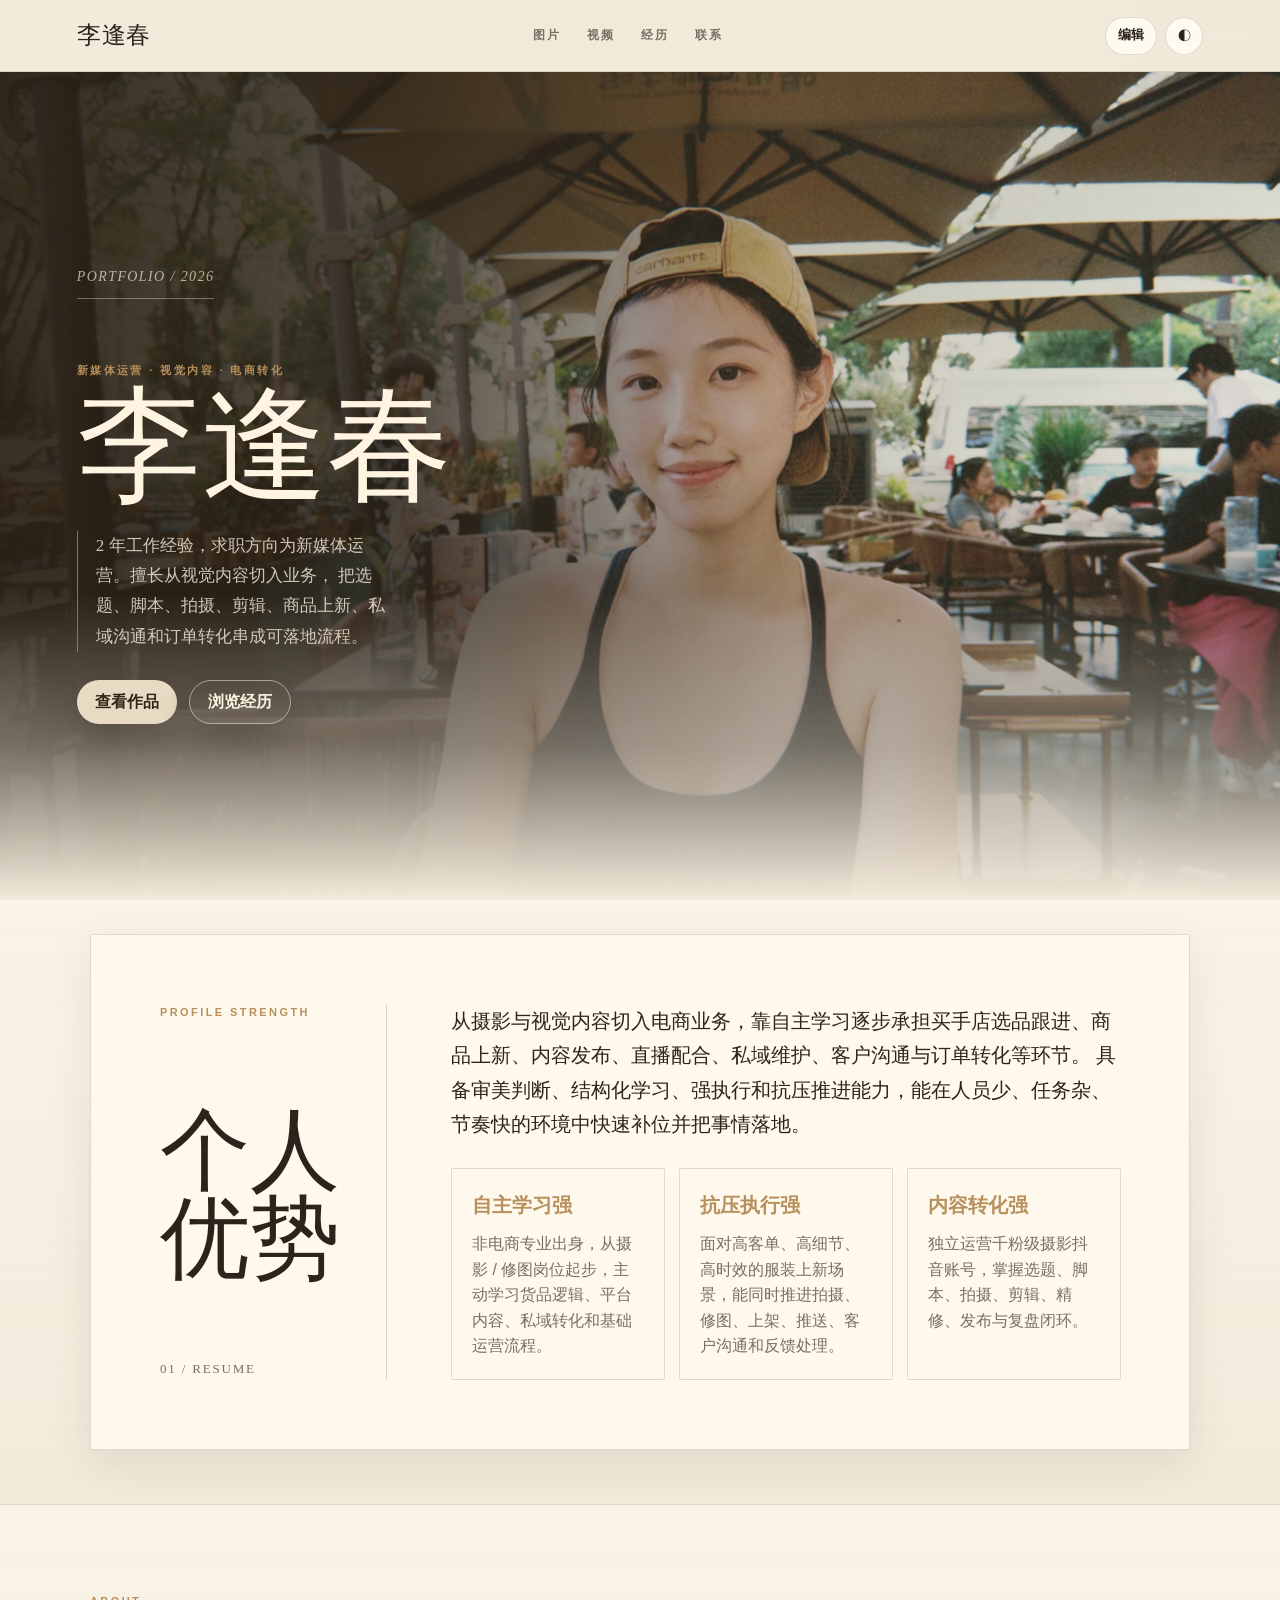
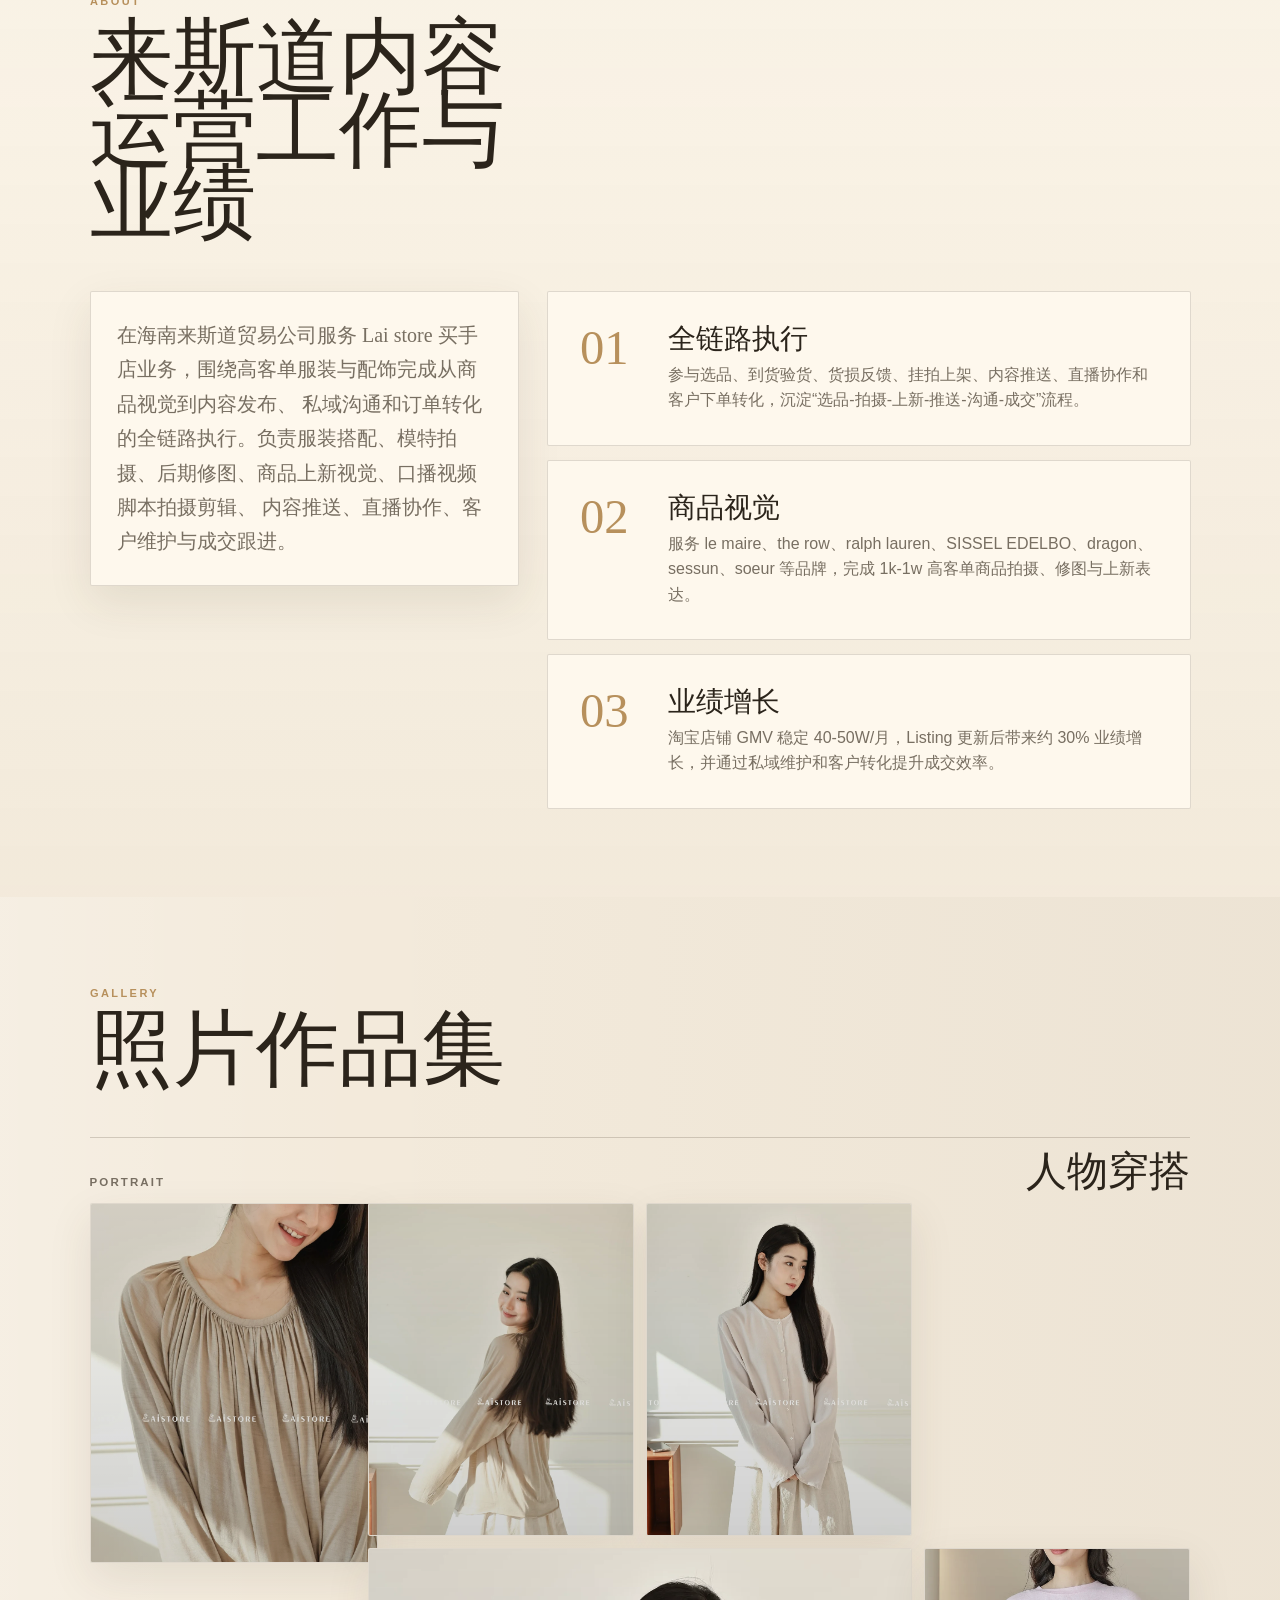
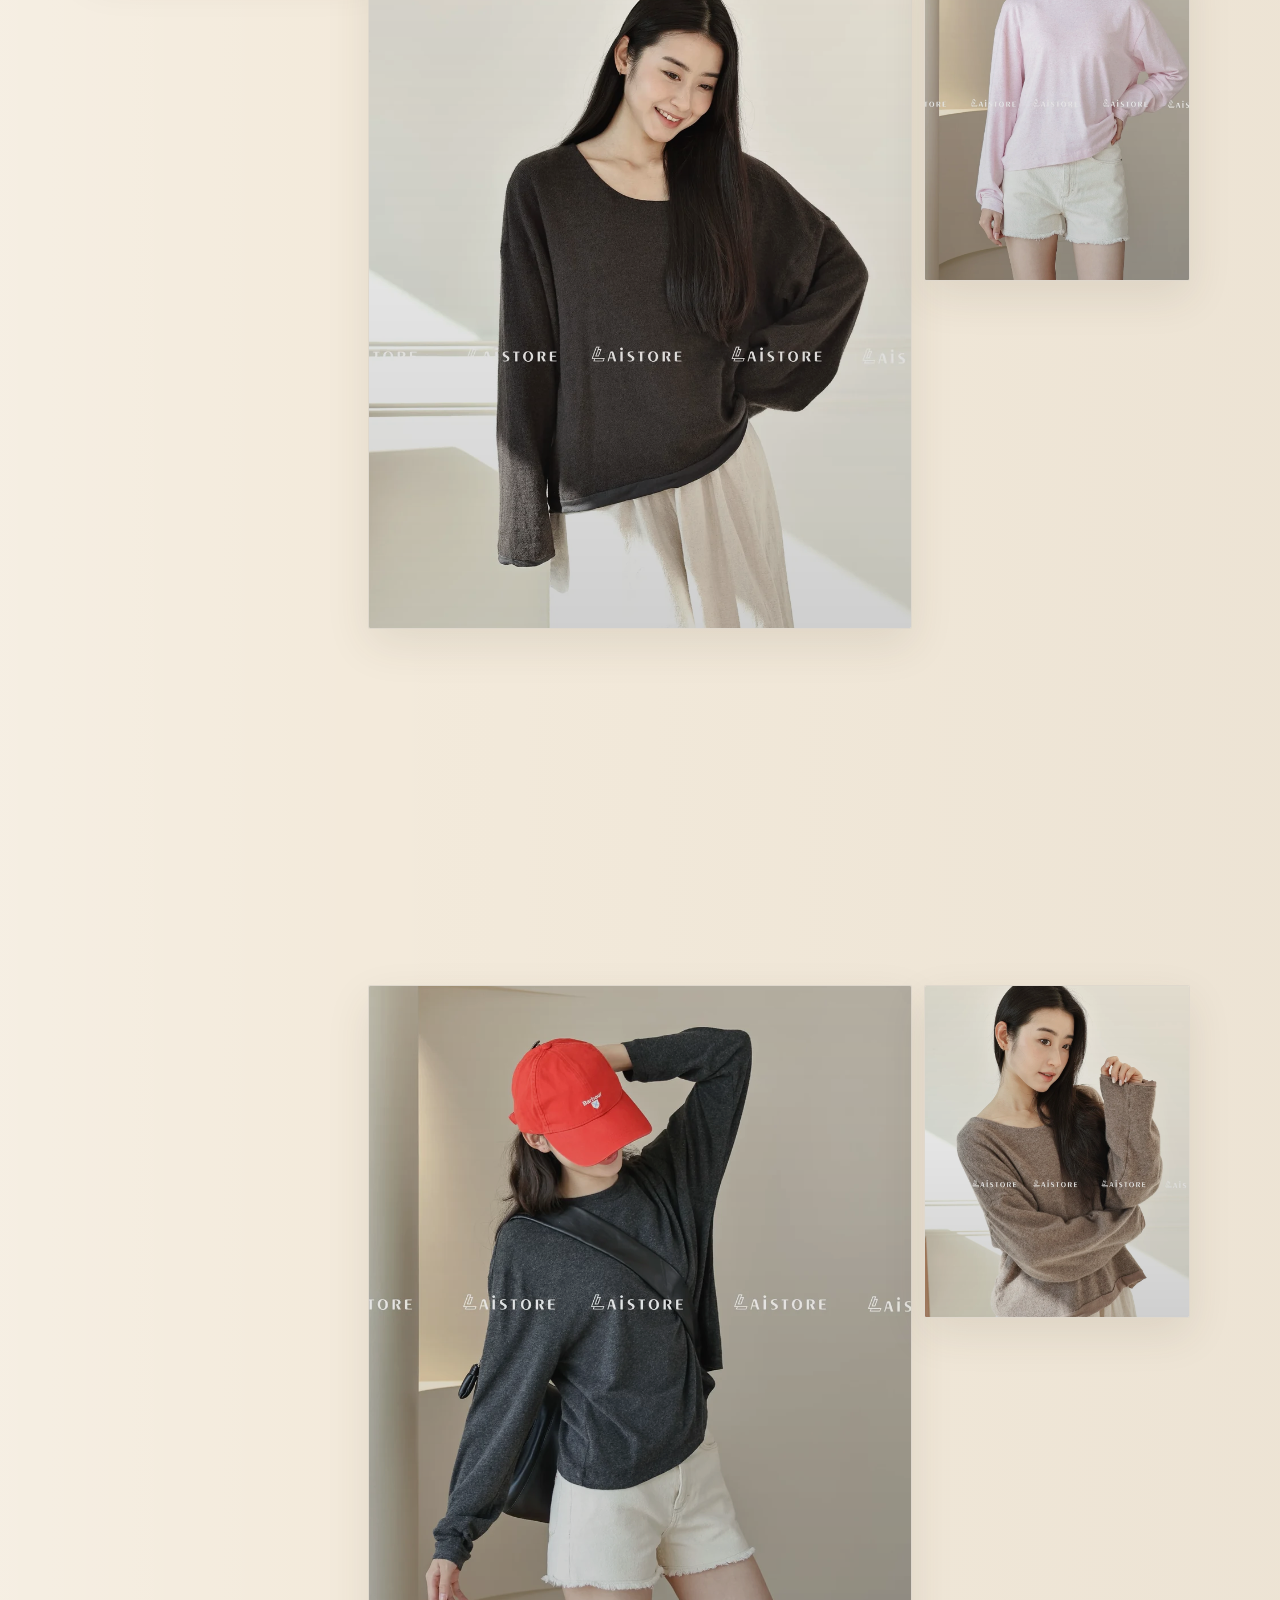
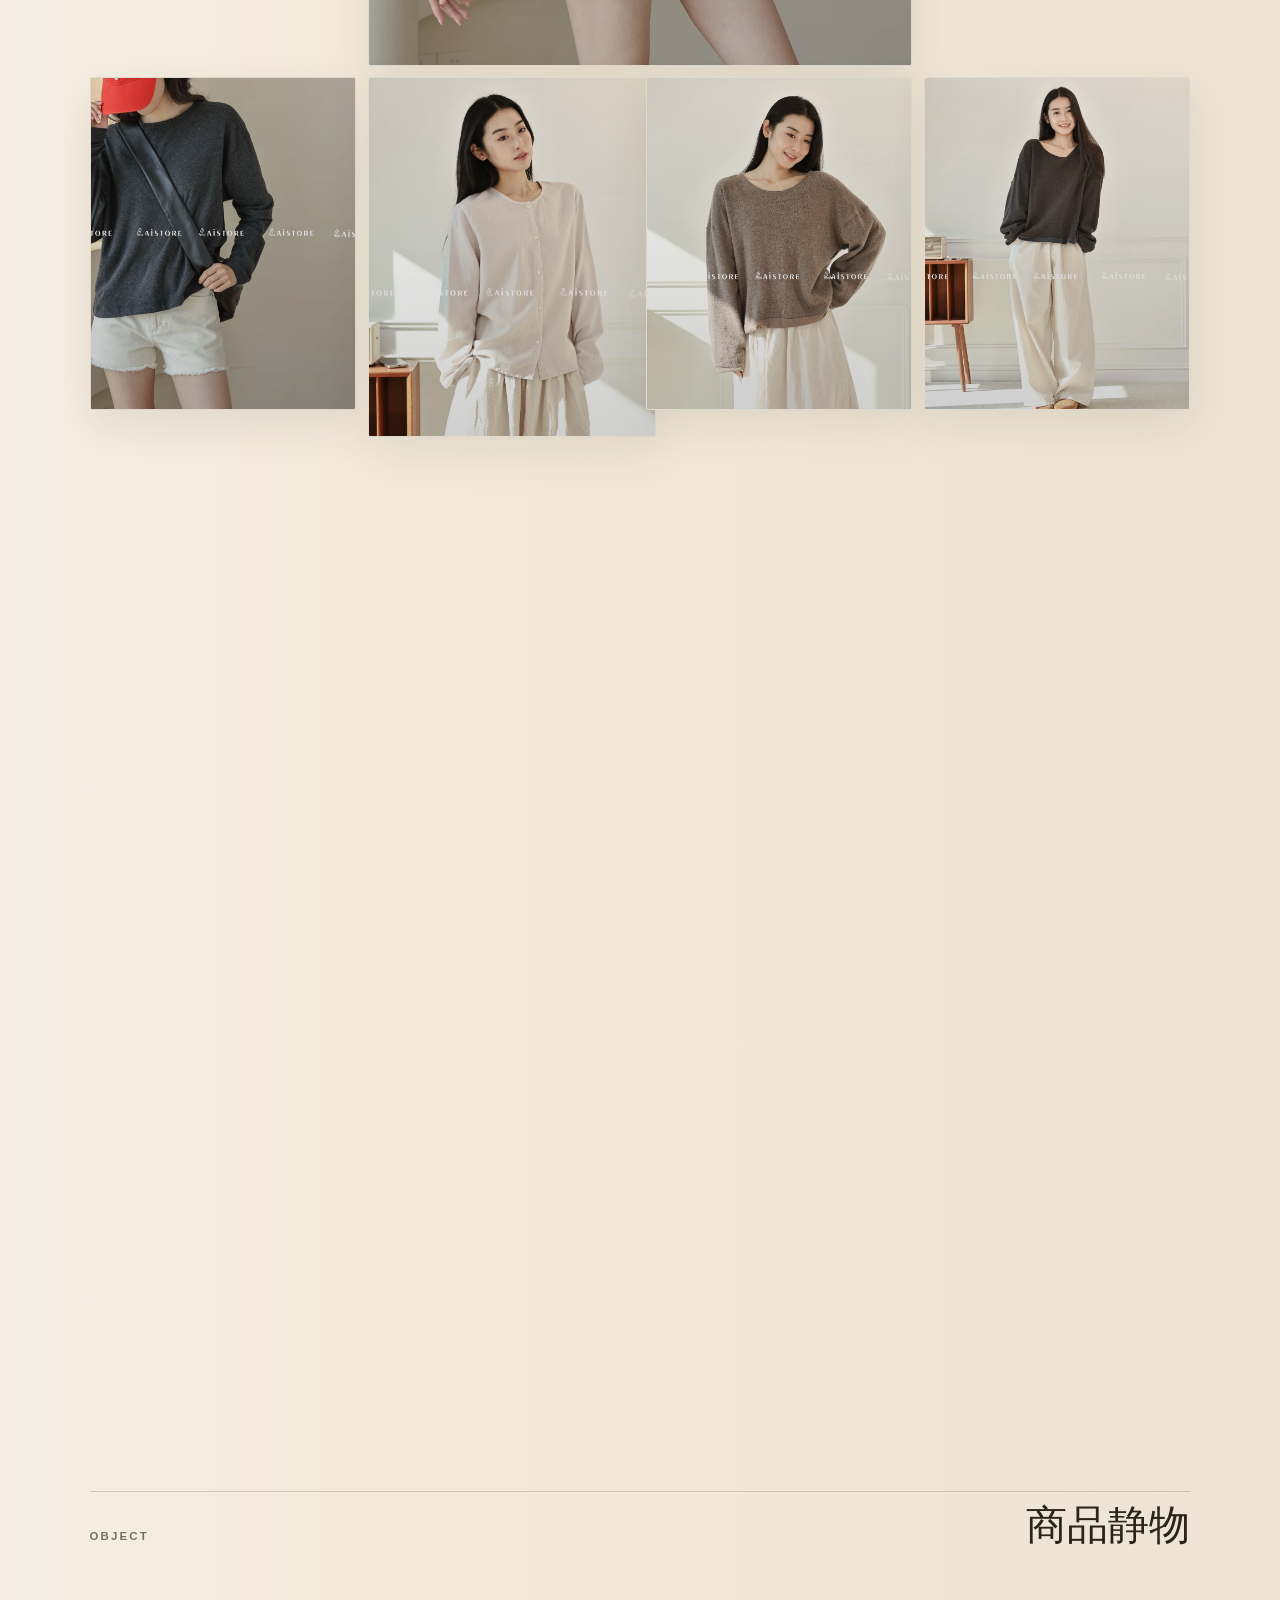
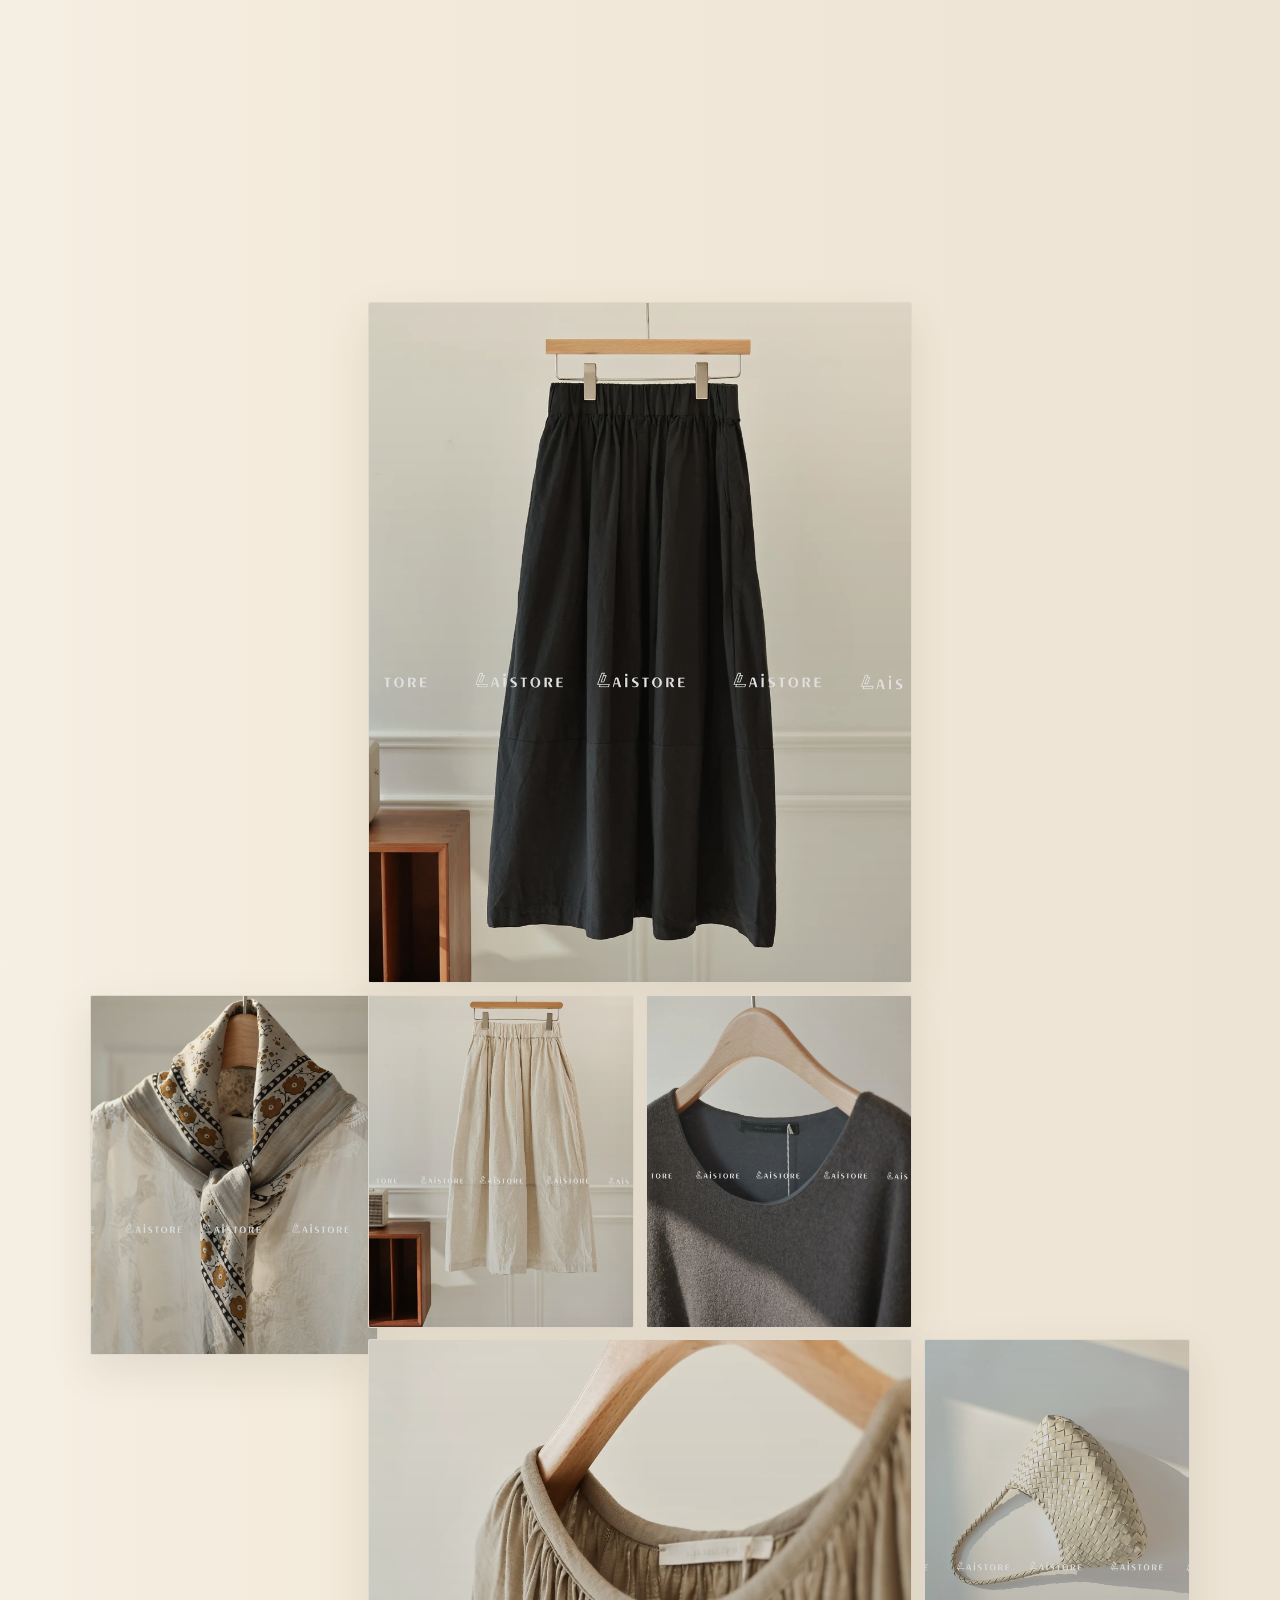
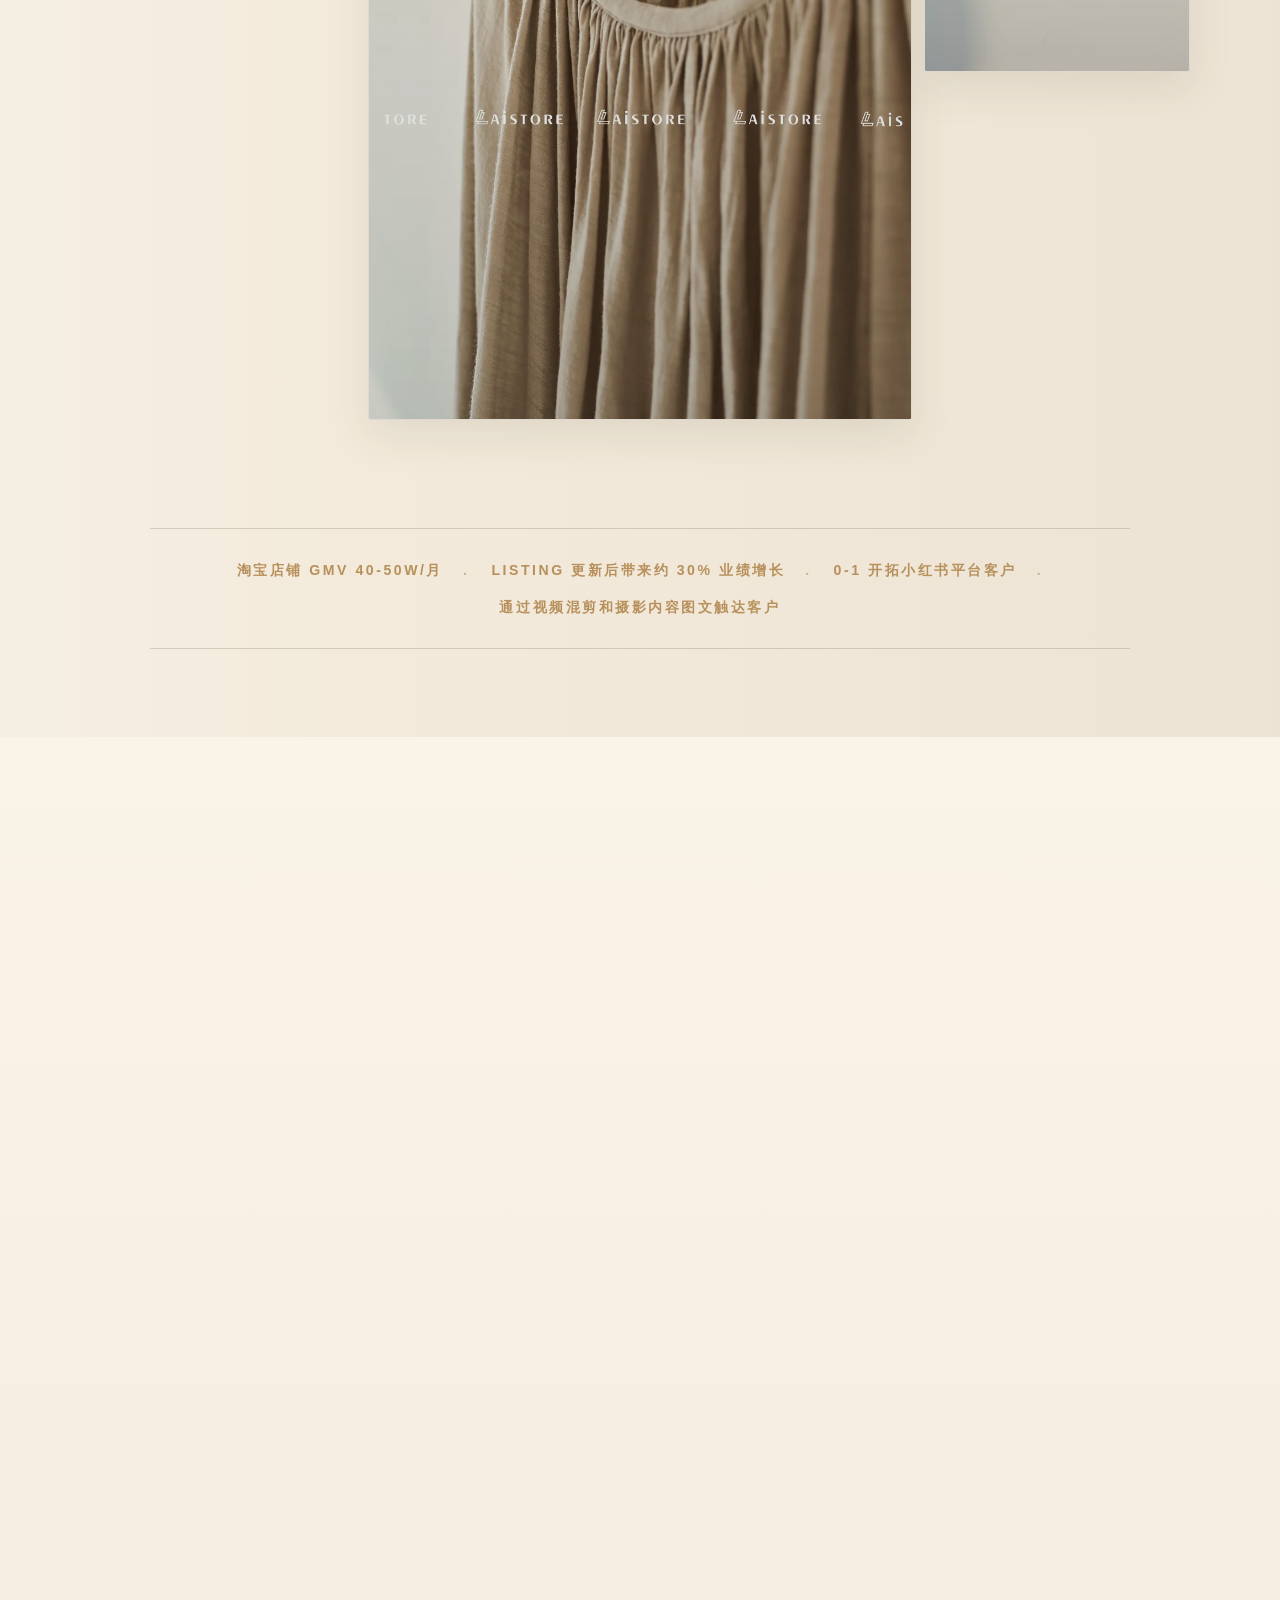
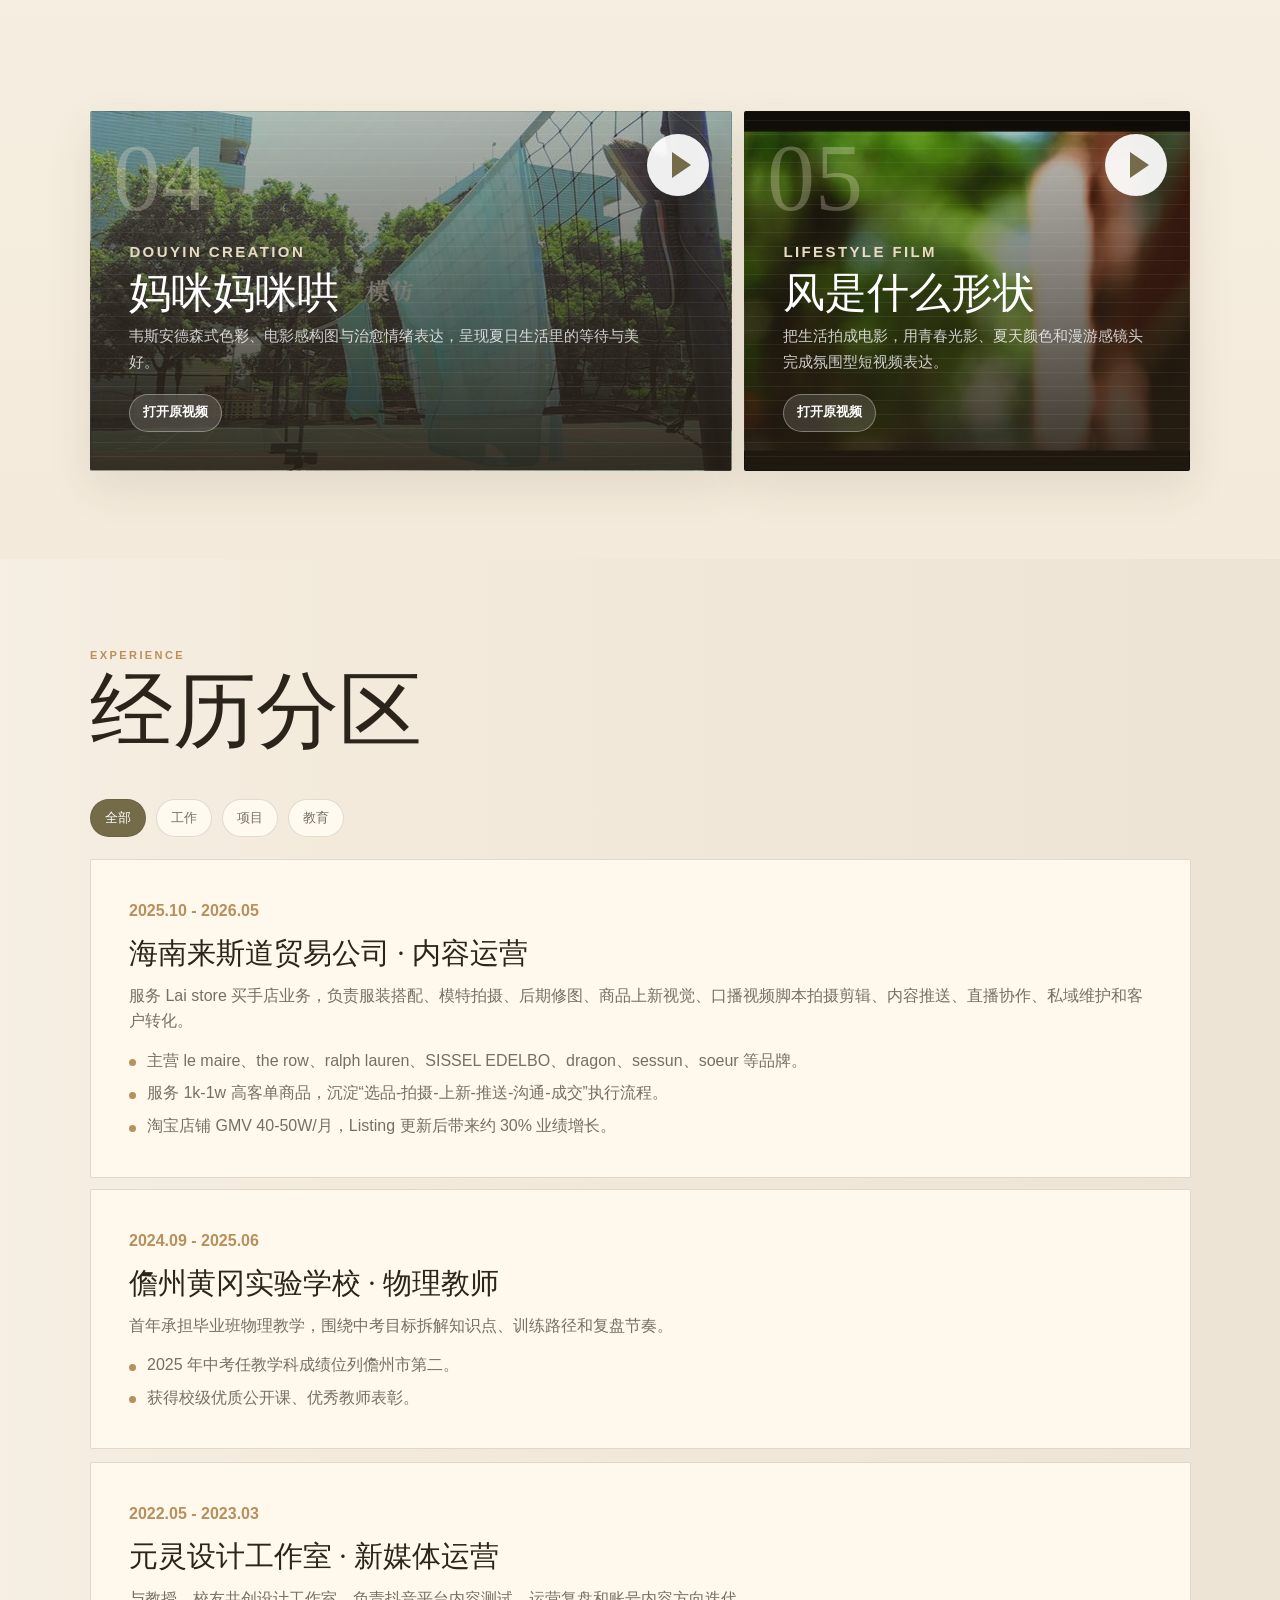
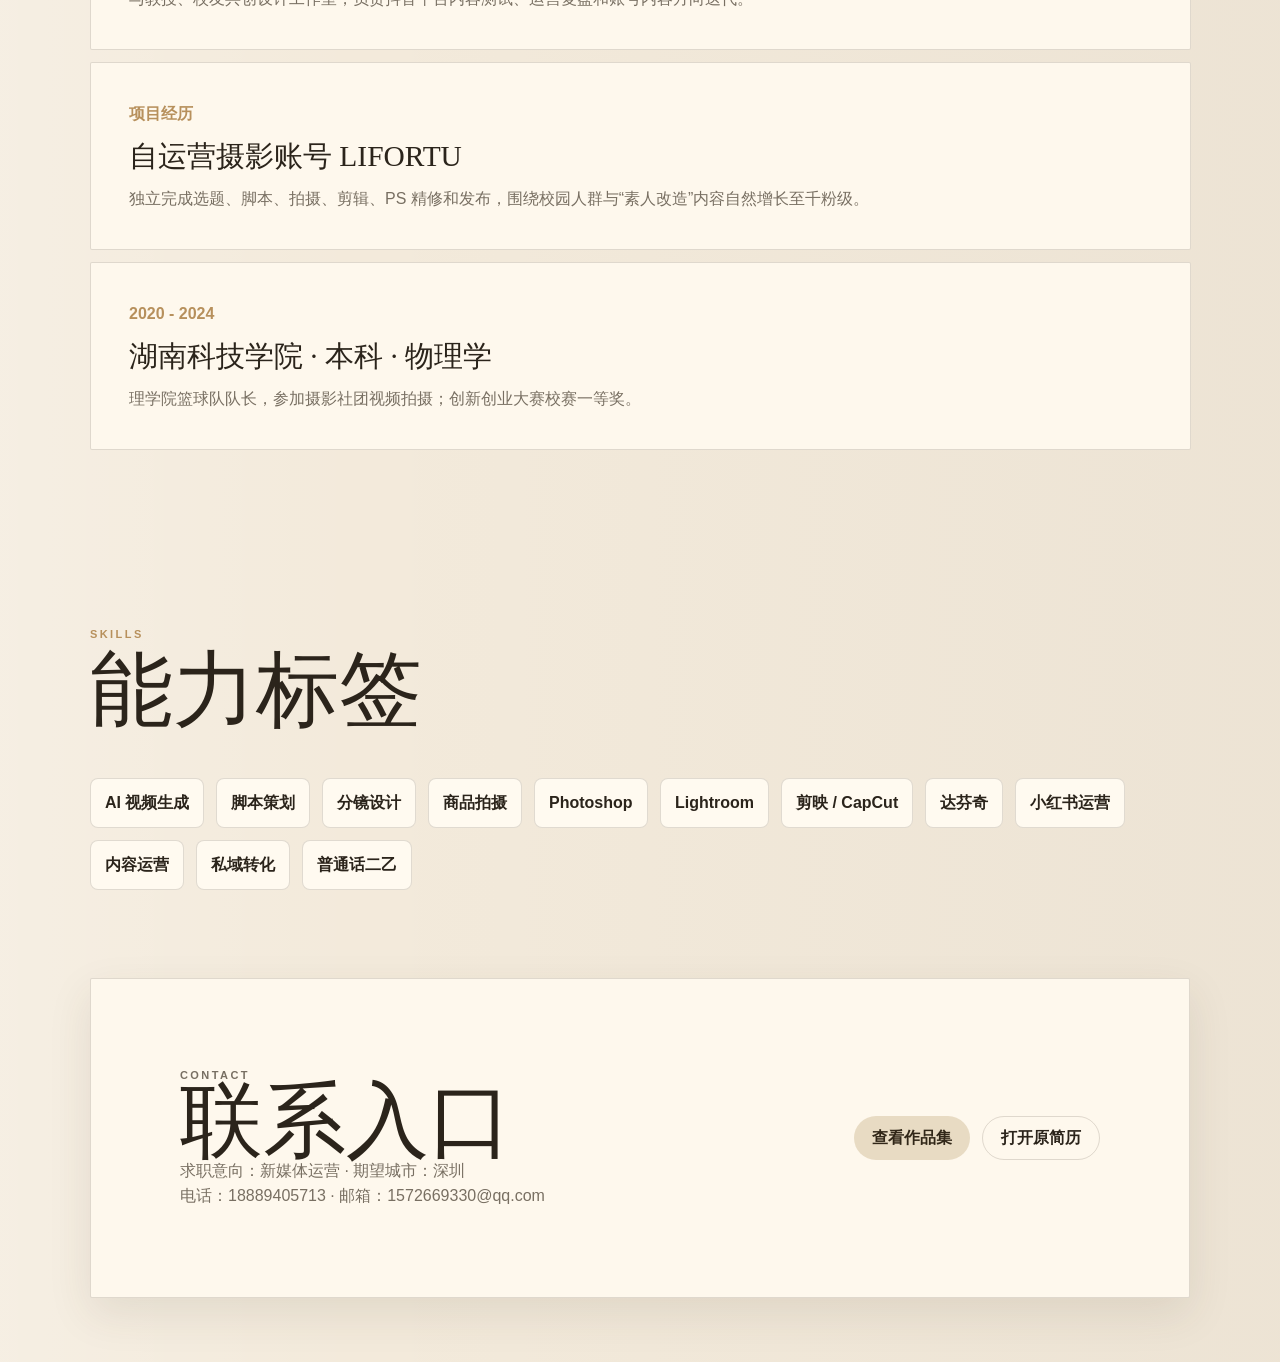
==== index.html @ 949800b8 "Publish personal site" ====
<!doctype html>
<html lang="zh-CN">
  <head>
    <meta charset="utf-8" />
    <meta name="viewport" content="width=device-width, initial-scale=1" />
    <title>个人简介 | 交互式作品主页</title>
    <link rel="stylesheet" href="./styles.css" />
  </head>
  <body>
    <div class="progress" id="progress"></div>

    <header class="topbar">
      <a class="brand" href="#intro" aria-label="回到首页">李逢春</a>
      <nav class="nav" aria-label="主导航">
        <a href="#photos">图片</a>
        <a href="#videos">视频</a>
        <a href="#experience">经历</a>
        <a href="#contact">联系</a>
      </nav>
      <div class="top-actions">
        <button class="edit-toggle" id="editToggle" type="button" aria-pressed="false">编辑</button>
        <button class="edit-add" id="editAdd" type="button">添加文字块</button>
        <button class="edit-reset" id="editReset" type="button">重置文字</button>
        <button class="icon-button" id="themeToggle" type="button" aria-label="切换主题" title="切换主题">
          <span aria-hidden="true">◐</span>
        </button>
      </div>
    </header>

    <main>
      <section class="hero" id="intro" aria-labelledby="heroTitle">
        <video class="hero-image hero-video" autoplay muted loop playsinline poster="./assets/hero-portrait.webp" aria-label="李逢春首页视频">
          <source src="./assets/hero-video.mp4" type="video/mp4" />
        </video>
        <div class="hero-overlay"></div>
        <div class="hero-content">
          <p class="eyebrow">新媒体运营 · 视觉内容 · 电商转化</p>
          <h1 id="heroTitle">李逢春</h1>
          <p class="lead">
            2 年工作经验，求职方向为新媒体运营。擅长从视觉内容切入业务，
            把选题、脚本、拍摄、剪辑、商品上新、私域沟通和订单转化串成可落地流程。
          </p>
          <div class="hero-actions">
            <a class="primary-action" href="#videos">查看作品</a>
            <a class="secondary-action" href="#experience">浏览经历</a>
          </div>
        </div>
      </section>

      <section class="profile-band" aria-label="个人优势">
        <div class="advantage-frame">
          <div class="advantage-index">
            <p class="eyebrow">Profile Strength</p>
            <h2>个人优势</h2>
            <span>01 / Resume</span>
          </div>
          <div class="advantage-copy">
            <p>
              从摄影与视觉内容切入电商业务，靠自主学习逐步承担买手店选品跟进、商品上新、内容发布、直播配合、私域维护、客户沟通与订单转化等环节。
              具备审美判断、结构化学习、强执行和抗压推进能力，能在人员少、任务杂、节奏快的环境中快速补位并把事情落地。
            </p>
            <div class="advantage-points">
              <article>
                <strong>自主学习强</strong>
                <span>非电商专业出身，从摄影 / 修图岗位起步，主动学习货品逻辑、平台内容、私域转化和基础运营流程。</span>
              </article>
              <article>
                <strong>抗压执行强</strong>
                <span>面对高客单、高细节、高时效的服装上新场景，能同时推进拍摄、修图、上架、推送、客户沟通和反馈处理。</span>
              </article>
              <article>
                <strong>内容转化强</strong>
                <span>独立运营千粉级摄影抖音账号，掌握选题、脚本、拍摄、剪辑、精修、发布与复盘闭环。</span>
              </article>
            </div>
          </div>
        </div>
      </section>

      <section class="section intro-panel" aria-labelledby="aboutTitle">
        <div class="section-heading">
          <p class="eyebrow">About</p>
          <h2 id="aboutTitle">来斯道内容运营工作与业绩</h2>
        </div>
        <div class="about-layout">
          <p class="about-lead">
            在海南来斯道贸易公司服务 Lai store 买手店业务，围绕高客单服装与配饰完成从商品视觉到内容发布、
            私域沟通和订单转化的全链路执行。负责服装搭配、模特拍摄、后期修图、商品上新视觉、口播视频脚本拍摄剪辑、
            内容推送、直播协作、客户维护与成交跟进。
          </p>
          <div class="strength-grid">
            <article class="strength-card">
              <span>01</span>
              <h3>全链路执行</h3>
              <p>参与选品、到货验货、货损反馈、挂拍上架、内容推送、直播协作和客户下单转化，沉淀“选品-拍摄-上新-推送-沟通-成交”流程。</p>
            </article>
            <article class="strength-card">
              <span>02</span>
              <h3>商品视觉</h3>
              <p>服务 le maire、the row、ralph lauren、SISSEL EDELBO、dragon、sessun、soeur 等品牌，完成 1k-1w 高客单商品拍摄、修图与上新表达。</p>
            </article>
            <article class="strength-card">
              <span>03</span>
              <h3>业绩增长</h3>
              <p>淘宝店铺 GMV 稳定 40-50W/月，Listing 更新后带来约 30% 业绩增长，并通过私域维护和客户转化提升成交效率。</p>
            </article>
          </div>
        </div>
      </section>

      <section class="section" id="photos" aria-labelledby="photosTitle">
        <div class="section-heading">
          <p class="eyebrow">Gallery</p>
          <h2 id="photosTitle">照片作品集</h2>
        </div>
        <div class="portfolio-collections">
          <article class="portfolio-collection">
            <header class="collection-head">
              <span>Portrait</span>
              <h3>人物穿搭</h3>
            </header>
            <div class="media-grid photo-grid">
              <button class="media-card photo-card featured-photo" style="--photo: url('./assets/portfolio/portfolio-01.webp')" type="button" data-media-type="image" data-src="./assets/portfolio/portfolio-01.webp" aria-label="Open portrait image 01"><span class="photo-fill"></span></button>
              <button class="media-card photo-card" style="--photo: url('./assets/portfolio/portfolio-03.webp')" type="button" data-media-type="image" data-src="./assets/portfolio/portfolio-03.webp" aria-label="Open portrait image 02"><span class="photo-fill"></span></button>
              <button class="media-card photo-card" style="--photo: url('./assets/portfolio/portfolio-04.webp')" type="button" data-media-type="image" data-src="./assets/portfolio/portfolio-04.webp" aria-label="Open portrait image 03"><span class="photo-fill"></span></button>
              <button class="media-card photo-card wide-photo" style="--photo: url('./assets/portfolio/portfolio-07.webp')" type="button" data-media-type="image" data-src="./assets/portfolio/portfolio-07.webp" aria-label="Open portrait image 04"><span class="photo-fill"></span></button>
              <button class="media-card photo-card" style="--photo: url('./assets/portfolio/portfolio-08.webp')" type="button" data-media-type="image" data-src="./assets/portfolio/portfolio-08.webp" aria-label="Open portrait image 05"><span class="photo-fill"></span></button>
              <button class="media-card photo-card tall-photo" style="--photo: url('./assets/portfolio/portfolio-10.webp')" type="button" data-media-type="image" data-src="./assets/portfolio/portfolio-10.webp" aria-label="Open portrait image 06"><span class="photo-fill"></span></button>
              <button class="media-card photo-card" style="--photo: url('./assets/portfolio/portfolio-11.webp')" type="button" data-media-type="image" data-src="./assets/portfolio/portfolio-11.webp" aria-label="Open portrait image 07"><span class="photo-fill"></span></button>
              <button class="media-card photo-card" style="--photo: url('./assets/portfolio/portfolio-12.webp')" type="button" data-media-type="image" data-src="./assets/portfolio/portfolio-12.webp" aria-label="Open portrait image 08"><span class="photo-fill"></span></button>
              <button class="media-card photo-card wide-photo" style="--photo: url('./assets/portfolio/portfolio-13.webp')" type="button" data-media-type="image" data-src="./assets/portfolio/portfolio-13.webp" aria-label="Open portrait image 09"><span class="photo-fill"></span></button>
              <button class="media-card photo-card" style="--photo: url('./assets/portfolio/portfolio-16.webp')" type="button" data-media-type="image" data-src="./assets/portfolio/portfolio-16.webp" aria-label="Open portrait image 10"><span class="photo-fill"></span></button>
              <button class="media-card photo-card" style="--photo: url('./assets/portfolio/portfolio-19.webp')" type="button" data-media-type="image" data-src="./assets/portfolio/portfolio-19.webp" aria-label="Open portrait image 11"><span class="photo-fill"></span></button>
              <button class="media-card photo-card tall-photo" style="--photo: url('./assets/portfolio/portfolio-21.webp')" type="button" data-media-type="image" data-src="./assets/portfolio/portfolio-21.webp" aria-label="Open portrait image 12"><span class="photo-fill"></span></button>
              <button class="media-card photo-card" style="--photo: url('./assets/portfolio/portfolio-22.webp')" type="button" data-media-type="image" data-src="./assets/portfolio/portfolio-22.webp" aria-label="Open portrait image 13"><span class="photo-fill"></span></button>
              <button class="media-card photo-card" style="--photo: url('./assets/portfolio/portfolio-23.webp')" type="button" data-media-type="image" data-src="./assets/portfolio/portfolio-23.webp" aria-label="Open portrait image 14"><span class="photo-fill"></span></button>
              <button class="media-card photo-card wide-photo" style="--photo: url('./assets/portfolio/portfolio-24.webp')" type="button" data-media-type="image" data-src="./assets/portfolio/portfolio-24.webp" aria-label="Open portrait image 15"><span class="photo-fill"></span></button>
              <button class="media-card photo-card" style="--photo: url('./assets/portfolio/portfolio-26.webp')" type="button" data-media-type="image" data-src="./assets/portfolio/portfolio-26.webp" aria-label="Open portrait image 16"><span class="photo-fill"></span></button>
            </div>
          </article>
          <article class="portfolio-collection">
            <header class="collection-head">
              <span>Object</span>
              <h3>商品静物</h3>
            </header>
            <div class="media-grid photo-grid object-grid">
              <button class="media-card photo-card featured-photo" style="--photo: url('./assets/portfolio/portfolio-02.webp')" type="button" data-media-type="image" data-src="./assets/portfolio/portfolio-02.webp" aria-label="Open object image 01"><span class="photo-fill"></span></button>
              <button class="media-card photo-card" style="--photo: url('./assets/portfolio/portfolio-05.webp')" type="button" data-media-type="image" data-src="./assets/portfolio/portfolio-05.webp" aria-label="Open object image 02"><span class="photo-fill"></span></button>
              <button class="media-card photo-card" style="--photo: url('./assets/portfolio/portfolio-06.webp')" type="button" data-media-type="image" data-src="./assets/portfolio/portfolio-06.webp" aria-label="Open object image 03"><span class="photo-fill"></span></button>
              <button class="media-card photo-card wide-photo" style="--photo: url('./assets/portfolio/portfolio-09.webp')" type="button" data-media-type="image" data-src="./assets/portfolio/portfolio-09.webp" aria-label="Open object image 04"><span class="photo-fill"></span></button>
              <button class="media-card photo-card" style="--photo: url('./assets/portfolio/portfolio-14.webp')" type="button" data-media-type="image" data-src="./assets/portfolio/portfolio-14.webp" aria-label="Open object image 05"><span class="photo-fill"></span></button>
              <button class="media-card photo-card tall-photo" style="--photo: url('./assets/portfolio/portfolio-15.webp')" type="button" data-media-type="image" data-src="./assets/portfolio/portfolio-15.webp" aria-label="Open object image 06"><span class="photo-fill"></span></button>
              <button class="media-card photo-card" style="--photo: url('./assets/portfolio/portfolio-17.webp')" type="button" data-media-type="image" data-src="./assets/portfolio/portfolio-17.webp" aria-label="Open object image 07"><span class="photo-fill"></span></button>
              <button class="media-card photo-card" style="--photo: url('./assets/portfolio/portfolio-18.webp')" type="button" data-media-type="image" data-src="./assets/portfolio/portfolio-18.webp" aria-label="Open object image 08"><span class="photo-fill"></span></button>
              <button class="media-card photo-card wide-photo" style="--photo: url('./assets/portfolio/portfolio-20.webp')" type="button" data-media-type="image" data-src="./assets/portfolio/portfolio-20.webp" aria-label="Open object image 09"><span class="photo-fill"></span></button>
              <button class="media-card photo-card" style="--photo: url('./assets/portfolio/portfolio-25.webp')" type="button" data-media-type="image" data-src="./assets/portfolio/portfolio-25.webp" aria-label="Open object image 10"><span class="photo-fill"></span></button>
            </div>
          </article>
          <aside class="portfolio-note" aria-label="作品集说明">
            <span>淘宝店铺 GMV 40-50W/月</span>
            <span>Listing 更新后带来约 30% 业绩增长</span>
            <span>0-1 开拓小红书平台客户</span>
            <span>通过视频混剪和摄影内容图文触达客户</span>
          </aside>
        </div>
      </section>

      <section class="section toned" id="videos" aria-labelledby="videosTitle">
        <div class="section-heading">
          <p class="eyebrow">Content Creation</p>
          <h2 id="videosTitle">内容创作视频</h2>
        </div>
        <div class="video-grid">
          <article class="media-card video-card featured" style="--cover: url('./assets/video-cover-01.jpg')" tabindex="0" role="button" data-media-type="video" data-title="小红书视频作品 01" data-video-url="https://www.xiaohongshu.com/explore/6937d8740000000019025f02?xsec_token=ABpo6K5PhTcagXBmPXAVwv4QD30QkYbq0p5uLO2paZfIA=&amp;xsec_source=pc_search">
            <span class="video-lines"></span>
            <span class="video-number">01</span>
            <span class="play-dot" aria-hidden="true"></span>
            <div class="video-copy">
              <p class="video-kicker">Featured Work</p>
              <h3>小红书视频作品 01</h3>
              <p>主推视频位，展示内容选题、镜头节奏、审美表达和账号风格。</p>
            </div>
            <a class="video-link" href="https://www.xiaohongshu.com/explore/6937d8740000000019025f02?xsec_token=ABpo6K5PhTcagXBmPXAVwv4QD30QkYbq0p5uLO2paZfIA=&amp;xsec_source=pc_search" target="_blank" rel="noreferrer">打开原视频</a>
          </article>
          <article class="media-card video-card amber" style="--cover: url('./assets/video-cover-02.jpg')" tabindex="0" role="button" data-media-type="video" data-title="小红书视频作品 02" data-video-url="https://www.xiaohongshu.com/explore/69807dcc000000002200a9c2?xsec_token=ABuYWObUD-xv967g9tBPCTQZ9WgBgjIXMfJuCYLe6TWUk=&amp;xsec_source=pc_search">
            <span class="video-lines"></span>
            <span class="video-number">02</span>
            <span class="play-dot" aria-hidden="true"></span>
            <div class="video-copy">
              <p class="video-kicker">Storytelling</p>
              <h3>小红书视频作品 02</h3>
              <p>展示脚本组织、视频混剪、画面审美和平台内容理解能力。</p>
            </div>
            <a class="video-link" href="https://www.xiaohongshu.com/explore/69807dcc000000002200a9c2?xsec_token=ABuYWObUD-xv967g9tBPCTQZ9WgBgjIXMfJuCYLe6TWUk=&amp;xsec_source=pc_search" target="_blank" rel="noreferrer">打开原视频</a>
          </article>
          <article class="media-card video-card green" style="--cover: url('./assets/video-cover-03.jpg')" tabindex="0" role="button" data-media-type="video" data-title="小红书视频作品 03" data-video-url="https://www.xiaohongshu.com/explore/6983024500000000220233d1?xsec_token=ABw7L4fadkXxpwp6XWxsgslhbA-A5r1X2ut82m9aJIL_o=&amp;xsec_source=pc_search">
            <span class="video-lines"></span>
            <span class="video-number">03</span>
            <span class="play-dot" aria-hidden="true"></span>
            <div class="video-copy">
              <p class="video-kicker">Campaign</p>
              <h3>小红书视频作品 03</h3>
              <p>展示品牌内容包装、产品卖点表达和可发布内容落地能力。</p>
            </div>
            <a class="video-link" href="https://www.xiaohongshu.com/explore/6983024500000000220233d1?xsec_token=ABw7L4fadkXxpwp6XWxsgslhbA-A5r1X2ut82m9aJIL_o=&amp;xsec_source=pc_search" target="_blank" rel="noreferrer">打开原视频</a>
          </article>
          <article class="media-card video-card douyin" style="--cover: url('./assets/video-cover-04.jpg')" tabindex="0" role="button" data-media-type="video" data-title="抖音内容创作 01" data-video-url="https://v.douyin.com/5uCvlDCeQis/">
            <span class="video-lines"></span>
            <span class="video-number">04</span>
            <span class="play-dot" aria-hidden="true"></span>
            <div class="video-copy">
              <p class="video-kicker">Douyin Creation</p>
              <h3>妈咪妈咪哄</h3>
              <p>韦斯安德森式色彩、电影感构图与治愈情绪表达，呈现夏日生活里的等待与美好。</p>
            </div>
            <a class="video-link" href="https://v.douyin.com/5uCvlDCeQis/" target="_blank" rel="noreferrer">打开原视频</a>
          </article>
          <article class="media-card video-card douyin" style="--cover: url('./assets/video-cover-05.jpg')" tabindex="0" role="button" data-media-type="video" data-title="抖音内容创作 02" data-video-url="https://v.douyin.com/9vaAxsq5eKU/">
            <span class="video-lines"></span>
            <span class="video-number">05</span>
            <span class="play-dot" aria-hidden="true"></span>
            <div class="video-copy">
              <p class="video-kicker">Lifestyle Film</p>
              <h3>风是什么形状</h3>
              <p>把生活拍成电影，用青春光影、夏天颜色和漫游感镜头完成氛围型短视频表达。</p>
            </div>
            <a class="video-link" href="https://v.douyin.com/9vaAxsq5eKU/" target="_blank" rel="noreferrer">打开原视频</a>
          </article>
        </div>
      </section>

      <section class="section split" id="experience" aria-labelledby="experienceTitle">
        <div class="section-heading">
          <p class="eyebrow">Experience</p>
          <h2 id="experienceTitle">经历分区</h2>
        </div>
        <div class="filters" aria-label="经历筛选">
          <button class="filter active" type="button" data-filter="all">全部</button>
          <button class="filter" type="button" data-filter="work">工作</button>
          <button class="filter" type="button" data-filter="project">项目</button>
          <button class="filter" type="button" data-filter="education">教育</button>
        </div>
        <div class="timeline" id="timeline">
          <article class="timeline-item" data-kind="work">
            <time>2025.10 - 2026.05</time>
            <h3>海南来斯道贸易公司 · 内容运营</h3>
            <p>服务 Lai store 买手店业务，负责服装搭配、模特拍摄、后期修图、商品上新视觉、口播视频脚本拍摄剪辑、内容推送、直播协作、私域维护和客户转化。</p>
            <ul class="detail-list">
              <li>主营 le maire、the row、ralph lauren、SISSEL EDELBO、dragon、sessun、soeur 等品牌。</li>
              <li>服务 1k-1w 高客单商品，沉淀“选品-拍摄-上新-推送-沟通-成交”执行流程。</li>
              <li>淘宝店铺 GMV 40-50W/月，Listing 更新后带来约 30% 业绩增长。</li>
            </ul>
          </article>
          <article class="timeline-item" data-kind="work">
            <time>2024.09 - 2025.06</time>
            <h3>儋州黄冈实验学校 · 物理教师</h3>
            <p>首年承担毕业班物理教学，围绕中考目标拆解知识点、训练路径和复盘节奏。</p>
            <ul class="detail-list">
              <li>2025 年中考任教学科成绩位列儋州市第二。</li>
              <li>获得校级优质公开课、优秀教师表彰。</li>
            </ul>
          </article>
          <article class="timeline-item" data-kind="work">
            <time>2022.05 - 2023.03</time>
            <h3>元灵设计工作室 · 新媒体运营</h3>
            <p>与教授、校友共创设计工作室，负责抖音平台内容测试、运营复盘和账号内容方向迭代。</p>
          </article>
          <article class="timeline-item" data-kind="project">
            <time>项目经历</time>
            <h3>自运营摄影账号 LIFORTU</h3>
            <p>独立完成选题、脚本、拍摄、剪辑、PS 精修和发布，围绕校园人群与“素人改造”内容自然增长至千粉级。</p>
          </article>
          <article class="timeline-item" data-kind="education">
            <time>2020 - 2024</time>
            <h3>湖南科技学院 · 本科 · 物理学</h3>
            <p>理学院篮球队队长，参加摄影社团视频拍摄；创新创业大赛校赛一等奖。</p>
          </article>
        </div>
      </section>

      <section class="section skills" aria-labelledby="skillsTitle">
        <div class="section-heading">
          <p class="eyebrow">Skills</p>
          <h2 id="skillsTitle">能力标签</h2>
        </div>
        <div class="skill-cloud">
          <span>AI 视频生成</span>
          <span>脚本策划</span>
          <span>分镜设计</span>
          <span>商品拍摄</span>
          <span>Photoshop</span>
          <span>Lightroom</span>
          <span>剪映 / CapCut</span>
          <span>达芬奇</span>
          <span>小红书运营</span>
          <span>内容运营</span>
          <span>私域转化</span>
          <span>普通话二乙</span>
        </div>
      </section>

      <section class="section contact" id="contact" aria-labelledby="contactTitle">
        <div>
          <p class="eyebrow">Contact</p>
          <h2 id="contactTitle">联系入口</h2>
          <p>求职意向：新媒体运营 · 期望城市：深圳</p>
          <p>电话：18889405713 · 邮箱：1572669330@qq.com</p>
        </div>
        <div class="contact-actions">
          <a class="primary-action" href="https://zcn3gnvft4ea.feishu.cn/wiki/UiDQw3naticsHAkWWTEcRXfkn3d?from=from_copylink" target="_blank" rel="noreferrer">查看作品集</a>
          <a class="outline-action" href="https://www.zhipin.com/web/geek/resume" target="_blank" rel="noreferrer">打开原简历</a>
        </div>
      </section>
    </main>

    <dialog class="modal" id="mediaModal" aria-labelledby="modalTitle">
      <button class="icon-button close-button" id="modalClose" type="button" aria-label="关闭" title="关闭">×</button>
      <div class="modal-stage" id="modalStage"></div>
      <button class="gallery-nav gallery-prev" id="modalPrev" type="button" aria-label="上一张">‹</button>
      <button class="gallery-nav gallery-next" id="modalNext" type="button" aria-label="下一张">›</button>
      <h3 id="modalTitle">媒体标题</h3>
    </dialog>

    <script src="./script.js"></script>
  </body>
</html>
---- styles.css ----
:root {
  --bg: #f3eadb;
  --paper: #fbf5e9;
  --panel: #fffaf0;
  --ink: #2b241b;
  --muted: #786f62;
  --line: rgba(64, 52, 38, 0.16);
  --teal: #746b48;
  --amber: #b7905c;
  --green: #83795b;
  --coral: #8d5d41;
  --coffee: #332b1d;
  --shadow: 0 16px 44px rgba(70, 56, 38, 0.1);
  --serif: "Cormorant Garamond", "Didot", "Bodoni 72", "STSong", "Songti SC", "SimSun", serif;
  --sans: "Avenir Next", "Optima", "PingFang SC", "Microsoft YaHei", sans-serif;
  --hero-drift: 0px;
  --hero-scale: 1.03;
  --hero-fade: 1;
  --hero-lift: 0px;
  --hero-slide: 0px;
}

body.dark {
  --bg: #171410;
  --paper: #211c16;
  --ink: #f7eddd;
  --muted: #c3b8a7;
  --panel: #241f19;
  --line: rgba(245, 240, 232, 0.16);
  --shadow: 0 18px 50px rgba(0, 0, 0, 0.36);
}

* {
  box-sizing: border-box;
}

html {
  scroll-behavior: smooth;
}

body {
  margin: 0;
  background:
    linear-gradient(90deg, rgba(255, 255, 255, 0.22), transparent 28%, rgba(67, 49, 29, 0.035) 100%),
    var(--bg);
  color: var(--ink);
  font-family: var(--sans);
  line-height: 1.6;
}

a {
  color: inherit;
  text-decoration: none;
}

.progress {
  position: fixed;
  top: 0;
  left: 0;
  z-index: 40;
  width: 0;
  height: 3px;
  background: linear-gradient(90deg, var(--teal), var(--amber), var(--coral));
}

.topbar {
  position: sticky;
  top: 0;
  z-index: 30;
  display: flex;
  align-items: center;
  justify-content: space-between;
  gap: 18px;
  min-height: 64px;
  padding: 0 6vw;
  border-bottom: 1px solid var(--line);
  background: color-mix(in srgb, var(--bg) 88%, transparent);
  backdrop-filter: blur(16px);
}

.brand {
  font-weight: 800;
}

.nav {
  display: flex;
  gap: 18px;
  color: var(--muted);
  font-size: 14px;
}

.nav a:hover {
  color: var(--ink);
}

.top-actions {
  display: flex;
  align-items: center;
  gap: 8px;
}

.edit-toggle,
.edit-add,
.edit-reset {
  min-height: 38px;
  padding: 0 12px;
  border: 1px solid var(--line);
  border-radius: 8px;
  background: var(--panel);
  color: var(--ink);
  font: inherit;
  font-size: 13px;
  font-weight: 800;
  cursor: pointer;
}

.edit-toggle.is-active {
  border-color: transparent;
  background: var(--teal);
  color: white;
}

.edit-reset {
  display: none;
  color: var(--muted);
}

body.editing .edit-add,
body.editing .edit-reset {
  display: inline-flex;
  align-items: center;
}

.edit-add {
  display: none;
  color: var(--muted);
}

[data-editable] {
  transition: background-color 0.18s ease, box-shadow 0.18s ease;
}

body.editing [data-editable] {
  min-height: 1.3em;
  border-radius: 6px;
  outline: 1px dashed color-mix(in srgb, var(--amber) 74%, transparent);
  outline-offset: 3px;
  cursor: text;
  overflow: auto;
  resize: both;
}

body.editing [data-editable]:focus {
  background: color-mix(in srgb, var(--amber) 18%, transparent);
  box-shadow: 0 0 0 5px color-mix(in srgb, var(--amber) 12%, transparent);
  outline-style: solid;
}

.custom-text-block {
  display: block;
  width: min(680px, 100%);
  min-height: 96px;
  margin: 18px 0;
  padding: 18px 20px;
  border: 1px solid var(--line);
  border-radius: 2px;
  background: color-mix(in srgb, var(--panel) 90%, var(--bg));
  color: var(--ink);
  font-family: var(--serif);
  font-size: clamp(18px, 1.35vw, 24px);
  line-height: 1.65;
}

body.editing .custom-text-block {
  outline: 1px dashed color-mix(in srgb, var(--amber) 74%, transparent);
  outline-offset: 3px;
}

.icon-button {
  display: inline-grid;
  place-items: center;
  width: 38px;
  height: 38px;
  border: 1px solid var(--line);
  border-radius: 8px;
  background: var(--panel);
  color: var(--ink);
  cursor: pointer;
}

.hero {
  position: relative;
  min-height: calc(100svh - 64px);
  display: grid;
  grid-template-columns: minmax(320px, 34vw) 1fr;
  align-items: center;
  overflow: hidden;
  background: #12100d;
}

.hero-image,
.hero-overlay {
  position: absolute;
  inset: 0;
  width: 100%;
  height: 100%;
}

.hero-image {
  object-fit: cover;
  object-position: 74% 38%;
  transform: translate3d(var(--hero-slide), var(--hero-drift), 0) scale(var(--hero-scale));
  transform-origin: center;
  filter: saturate(1.02) contrast(1.04);
  transition: transform 0.16s linear;
  will-change: transform;
}

.hero-video {
  display: block;
  background: var(--coffee);
}

.hero-overlay {
  background:
    linear-gradient(90deg, rgba(12, 10, 8, 0.9) 0%, rgba(12, 10, 8, 0.78) 31%, rgba(12, 10, 8, 0.2) 58%, rgba(12, 10, 8, 0.2)),
    linear-gradient(0deg, rgba(10, 9, 7, 0.74), rgba(10, 9, 7, 0.1) 54%, rgba(10, 9, 7, 0.12));
}

.hero::after {
  content: "";
  position: absolute;
  inset: auto 0 0;
  height: 34vh;
  pointer-events: none;
  background: linear-gradient(0deg, var(--bg), color-mix(in srgb, var(--bg) 38%, transparent), transparent);
}

.hero-content {
  position: relative;
  z-index: 2;
  width: min(34vw, 520px);
  max-width: 520px;
  margin-left: 6vw;
  padding: 9vh 0 7vh;
  color: white;
  opacity: var(--hero-fade);
  transform: translateY(var(--hero-lift));
  animation: heroTextIn 1.1s cubic-bezier(0.2, 0.72, 0.15, 1) both;
}

.hero-content::before {
  content: "PORTFOLIO / 2026";
  display: block;
  width: max-content;
  margin-bottom: 9vh;
  padding-bottom: 10px;
  border-bottom: 1px solid rgba(255, 255, 255, 0.34);
  color: rgba(255, 255, 255, 0.62);
  font-family: Georgia, "Times New Roman", "SimSun", serif;
  font-size: 12px;
  letter-spacing: 0.18em;
}

.eyebrow {
  margin: 0 0 10px;
  color: var(--amber);
  font-size: 12px;
  font-weight: 800;
  letter-spacing: 0.12em;
  text-transform: uppercase;
}

.hero h1 {
  margin: 0;
  max-width: 3.1em;
  font-family: "STKaiti", "KaiTi", "FZYaoti", "Microsoft YaHei", serif;
  font-size: clamp(68px, 8.4vw, 132px);
  font-weight: 500;
  line-height: 0.86;
  letter-spacing: 0.03em;
  text-shadow: 0 24px 44px rgba(0, 0, 0, 0.28);
}

.lead {
  max-width: 35ch;
  margin: 28px 0;
  padding-left: 18px;
  border-left: 1px solid rgba(216, 145, 43, 0.72);
  font-family: "STSong", "Songti SC", "SimSun", serif;
  font-size: clamp(16px, 1.35vw, 20px);
  line-height: 1.92;
  color: rgba(255, 255, 255, 0.84);
}

.hero-actions,
.contact {
  display: flex;
  flex-wrap: wrap;
  gap: 12px;
  align-items: center;
}

.hero-actions .primary-action,
.hero-actions .secondary-action {
  box-shadow: 0 14px 34px rgba(0, 0, 0, 0.22);
}

.primary-action,
.secondary-action {
  display: inline-flex;
  align-items: center;
  justify-content: center;
  min-height: 44px;
  padding: 0 18px;
  border-radius: 8px;
  font-weight: 800;
}

.primary-action {
  background: var(--amber);
  color: #17110a;
}

.secondary-action {
  border: 1px solid rgba(255, 255, 255, 0.44);
  color: white;
}

.profile-band {
  position: relative;
  z-index: 3;
  margin: 0;
  padding: 34px 6vw 54px;
  background:
    linear-gradient(180deg, color-mix(in srgb, var(--panel) 88%, transparent), color-mix(in srgb, var(--bg) 74%, transparent)),
    var(--bg);
  border-bottom: 1px solid var(--line);
}

.advantage-frame {
  display: grid;
  grid-template-columns: minmax(220px, 0.34fr) minmax(0, 1fr);
  gap: 42px;
  padding: clamp(28px, 4vw, 54px);
  border: 1px solid var(--line);
  border-radius: 8px;
  background:
    linear-gradient(135deg, color-mix(in srgb, var(--panel) 92%, transparent), color-mix(in srgb, var(--bg) 76%, transparent));
  box-shadow: 0 18px 55px rgba(20, 30, 34, 0.08);
}

.advantage-index {
  display: flex;
  min-height: 100%;
  flex-direction: column;
  justify-content: space-between;
  gap: 28px;
  border-right: 1px solid var(--line);
  padding-right: 34px;
}

.advantage-index h2 {
  margin: 0;
  font-family: "STKaiti", "KaiTi", "Microsoft YaHei", serif;
  font-size: clamp(42px, 5vw, 84px);
  font-weight: 500;
  line-height: 0.98;
  color: var(--ink);
}

.advantage-index > span {
  color: var(--muted);
  font-family: Georgia, "Times New Roman", serif;
  font-size: 13px;
  letter-spacing: 0.14em;
  text-transform: uppercase;
}

.advantage-copy {
  display: grid;
  gap: 26px;
}

.advantage-copy > p {
  max-width: 920px;
  margin: 0;
  color: var(--ink);
  font-size: clamp(18px, 1.55vw, 24px);
  line-height: 1.9;
}

.advantage-points {
  display: grid;
  grid-template-columns: repeat(3, minmax(0, 1fr));
  gap: 14px;
}

.advantage-points article {
  min-height: 168px;
  padding: 20px;
  border: 1px solid var(--line);
  border-radius: 8px;
  background: color-mix(in srgb, var(--panel) 82%, transparent);
}

.advantage-points strong {
  display: block;
  margin-bottom: 10px;
  color: var(--teal);
  font-size: 20px;
}

.advantage-points span {
  color: var(--muted);
}

.section {
  padding: 88px 6vw;
}

.toned {
  background: color-mix(in srgb, var(--panel) 56%, var(--bg));
}

.section-heading {
  max-width: 760px;
  margin-bottom: 28px;
}

.section h2 {
  margin: 0;
  font-size: clamp(30px, 4vw, 56px);
  line-height: 1;
  letter-spacing: 0;
}

.intro-panel {
  background:
    linear-gradient(135deg, color-mix(in srgb, var(--panel) 78%, transparent), color-mix(in srgb, var(--bg) 90%, transparent));
}

.about-layout {
  display: grid;
  grid-template-columns: minmax(280px, 0.9fr) minmax(0, 1.35fr);
  gap: 28px;
  align-items: start;
}

.about-lead {
  position: sticky;
  top: 92px;
  margin: 0;
  padding: 26px;
  border: 1px solid var(--line);
  border-radius: 8px;
  background: var(--panel);
  box-shadow: var(--shadow);
  color: var(--muted);
  font-size: 18px;
}

.strength-grid {
  display: grid;
  gap: 14px;
}

.strength-card {
  display: grid;
  grid-template-columns: 56px 1fr;
  gap: 8px 18px;
  padding: 22px;
  border: 1px solid var(--line);
  border-radius: 8px;
  background: var(--panel);
}

.strength-card span {
  grid-row: span 2;
  color: var(--teal);
  font-size: 28px;
  font-weight: 900;
  line-height: 1;
}

.strength-card h3 {
  margin: 0;
  font-size: 20px;
}

.strength-card p {
  margin: 0;
  color: var(--muted);
}

.media-grid,
.video-grid {
  display: grid;
  grid-template-columns: repeat(3, minmax(0, 1fr));
  gap: 12px;
}

.portfolio-collections {
  display: grid;
  gap: clamp(24px, 3.5vw, 44px);
}

.portfolio-collection {
  display: grid;
  gap: 12px;
}

.collection-head {
  display: flex;
  align-items: end;
  justify-content: space-between;
  gap: 18px;
  border-top: 1px solid rgba(25, 35, 38, 0.16);
  padding-top: 14px;
}

.collection-head span {
  color: var(--muted);
  font-size: 0.72rem;
  font-weight: 800;
  letter-spacing: 0.18em;
  text-transform: uppercase;
}

.collection-head h3 {
  margin: 0;
  font-family: var(--serif);
  font-size: clamp(1.75rem, 3.2vw, 3.7rem);
  font-weight: 500;
  line-height: 0.95;
}

.portfolio-note {
  display: flex;
  flex-wrap: wrap;
  gap: 10px 22px;
  justify-content: center;
  width: min(980px, 100%);
  margin: clamp(28px, 5vw, 78px) auto 0;
  padding: clamp(18px, 2.4vw, 28px) clamp(20px, 4vw, 48px);
  border-top: 1px solid rgba(64, 52, 38, 0.18);
  border-bottom: 1px solid rgba(64, 52, 38, 0.18);
  color: var(--amber);
  font-size: clamp(13px, 1.1vw, 17px);
  font-weight: 800;
  letter-spacing: 0.18em;
  line-height: 1.9;
  text-align: center;
  text-transform: uppercase;
}

.portfolio-note span:not(:last-child)::after {
  content: ".";
  margin-left: 20px;
  opacity: 0.58;
}

.photo-grid {
  grid-template-columns: repeat(4, minmax(0, 1fr));
  grid-auto-rows: minmax(168px, auto);
}

.object-grid {
  grid-template-columns: repeat(4, minmax(0, 1fr));
}

.media-card {
  position: relative;
  overflow: hidden;
  min-height: 260px;
  border: 0;
  border-radius: 8px;
  background: var(--panel);
  box-shadow: var(--shadow);
  cursor: pointer;
  text-align: left;
}

.photo-card {
  aspect-ratio: 4 / 5;
  min-height: 178px;
}

.video-grid {
  grid-template-columns: minmax(0, 1.18fr) minmax(280px, 0.82fr);
  grid-auto-rows: minmax(260px, auto);
  align-items: stretch;
}

.media-card:focus-visible,
.filter:focus-visible,
.icon-button:focus-visible {
  outline: 3px solid var(--amber);
  outline-offset: 3px;
}

.photo-fill,
.video-lines {
  position: absolute;
  inset: 0;
}

.photo-fill {
  background:
    linear-gradient(180deg, rgba(0, 0, 0, 0.02), rgba(0, 0, 0, 0.18)),
    var(--photo, url("./assets/hero-portrait.webp")) center / cover;
  transform: scale(1.01);
  transition: transform 0.72s cubic-bezier(0.16, 1, 0.3, 1), filter 0.72s cubic-bezier(0.16, 1, 0.3, 1);
}

.photo-card:hover .photo-fill {
  transform: scale(1.12);
  filter: saturate(1.08) contrast(1.04);
}

.featured-photo {
  grid-row: span 2;
  min-height: 360px;
}

.wide-photo {
  grid-column: span 2;
}

.tall-photo {
  grid-row: span 2;
  min-height: 360px;
}

.photo-card .media-caption {
  display: none;
}

.media-caption {
  position: absolute;
  left: 14px;
  right: 14px;
  bottom: 14px;
  z-index: 1;
  display: block;
  padding: 10px 12px;
  border-radius: 8px;
  background: rgba(0, 0, 0, 0.62);
  color: white;
  font-weight: 800;
}

.video-card {
  display: flex;
  flex-direction: column;
  justify-content: flex-end;
  min-height: 318px;
  padding: 22px;
  isolation: isolate;
  background:
    linear-gradient(135deg, rgba(17, 124, 123, 0.2), rgba(25, 35, 38, 0.35)),
    var(--cover, url("./assets/hero-portrait.webp")) center / cover;
}

.video-card.featured {
  grid-row: span 2;
  min-height: 560px;
}

.video-card.amber {
  background:
    linear-gradient(135deg, rgba(216, 145, 43, 0.18), rgba(27, 35, 38, 0.4)),
    var(--cover, url("./assets/hero-portrait.webp")) center / cover;
}

.video-card.green {
  background:
    linear-gradient(135deg, rgba(63, 125, 72, 0.2), rgba(27, 35, 38, 0.42)),
    var(--cover, url("./assets/hero-portrait.webp")) center / cover;
}

.video-card.douyin {
  min-height: 360px;
  background:
    linear-gradient(135deg, rgba(141, 93, 65, 0.2), rgba(27, 35, 38, 0.42)),
    var(--cover, url("./assets/hero-portrait.webp")) center / cover;
}

.video-card::before {
  content: "";
  position: absolute;
  inset: 0;
  z-index: -1;
  background:
    radial-gradient(circle at 78% 12%, rgba(255, 255, 255, 0.2), transparent 24%),
    linear-gradient(0deg, rgba(0, 0, 0, 0.78), rgba(0, 0, 0, 0.22) 58%, rgba(0, 0, 0, 0.05));
}

.play-dot {
  position: absolute;
  right: 22px;
  top: 22px;
  width: 62px;
  height: 62px;
  border-radius: 50%;
  background: rgba(255, 255, 255, 0.92);
  box-shadow: 0 12px 30px rgba(0, 0, 0, 0.2);
}

.play-dot::after {
  content: "";
  position: absolute;
  left: 25px;
  top: 18px;
  width: 0;
  height: 0;
  border-top: 13px solid transparent;
  border-bottom: 13px solid transparent;
  border-left: 19px solid var(--teal);
}

.video-lines {
  opacity: 0.48;
  background: repeating-linear-gradient(
    0deg,
    transparent 0 13px,
    rgba(255, 255, 255, 0.24) 13px 14px
  );
}

.video-number {
  position: absolute;
  left: 22px;
  top: 18px;
  color: rgba(255, 255, 255, 0.32);
  font-size: clamp(48px, 8vw, 96px);
  font-weight: 900;
  line-height: 1;
}

.video-copy {
  position: relative;
  z-index: 1;
  max-width: 560px;
  color: white;
}

.video-kicker {
  margin: 0 0 8px;
  color: #ffd38a;
  font-size: clamp(14px, 1.08vw, 18px);
  font-weight: 900;
  letter-spacing: 0;
  text-transform: uppercase;
}

.video-copy h3 {
  margin: 0 0 8px;
  font-size: clamp(20px, 2.6vw, 36px);
  line-height: 1.04;
}

.video-copy p:last-child {
  max-width: 520px;
  margin: 0;
  color: rgba(255, 255, 255, 0.78);
  font-size: clamp(15px, 1.08vw, 18px);
  line-height: 1.75;
}

.video-link {
  position: relative;
  z-index: 2;
  align-self: flex-start;
  margin-top: 18px;
  min-height: 38px;
  display: inline-flex;
  align-items: center;
  justify-content: center;
  padding: 0 13px;
  border: 1px solid rgba(255, 255, 255, 0.34);
  border-radius: 8px;
  background: rgba(255, 255, 255, 0.13);
  color: white;
  font-size: 13px;
  font-weight: 900;
  backdrop-filter: blur(10px);
}

.video-link:hover {
  background: rgba(255, 255, 255, 0.22);
}

.filters {
  display: flex;
  flex-wrap: wrap;
  gap: 10px;
  margin-bottom: 22px;
}

.filter {
  min-height: 38px;
  padding: 0 14px;
  border: 1px solid var(--line);
  border-radius: 8px;
  background: var(--panel);
  color: var(--muted);
  cursor: pointer;
}

.filter.active {
  background: var(--teal);
  color: white;
}

.timeline {
  display: grid;
  gap: 14px;
}

.timeline-item {
  padding: 22px;
  border: 1px solid var(--line);
  border-left: 5px solid var(--teal);
  border-radius: 8px;
  background: var(--panel);
}

.timeline-item.is-hidden {
  display: none;
}

.timeline-item time {
  color: var(--coral);
  font-weight: 800;
}

.timeline-item h3 {
  margin: 6px 0;
  font-size: 20px;
}

.timeline-item p,
.contact p {
  margin: 0;
  color: var(--muted);
}

.detail-list {
  display: grid;
  gap: 7px;
  margin: 14px 0 0;
  padding: 0;
  list-style: none;
  color: var(--muted);
}

.detail-list li {
  position: relative;
  padding-left: 18px;
}

.detail-list li::before {
  content: "";
  position: absolute;
  left: 0;
  top: 0.72em;
  width: 7px;
  height: 7px;
  border-radius: 999px;
  background: var(--amber);
}

.skill-cloud {
  display: flex;
  flex-wrap: wrap;
  gap: 12px;
}

.skill-cloud span {
  padding: 11px 14px;
  border: 1px solid var(--line);
  border-radius: 8px;
  background: var(--panel);
  font-weight: 700;
}

.contact {
  justify-content: space-between;
  background: var(--panel);
  border-top: 1px solid var(--line);
}

.contact-actions {
  display: flex;
  flex-wrap: wrap;
  gap: 12px;
  justify-content: flex-end;
}

.outline-action {
  display: inline-flex;
  align-items: center;
  justify-content: center;
  min-height: 44px;
  padding: 0 18px;
  border: 1px solid var(--line);
  border-radius: 8px;
  color: var(--ink);
  font-weight: 800;
}

.modal {
  width: min(920px, calc(100vw - 32px));
  max-height: calc(100vh - 32px);
  padding: 18px;
  border: 0;
  border-radius: 8px;
  background: var(--panel);
  color: var(--ink);
  box-shadow: var(--shadow);
  position: relative;
}

.modal::backdrop {
  background: rgba(0, 0, 0, 0.62);
}

.close-button {
  position: absolute;
  right: 16px;
  top: 16px;
  z-index: 2;
  font-size: 24px;
}

.modal-stage {
  min-height: 360px;
  border-radius: 8px;
  overflow: hidden;
  background: #111;
}

.modal-stage img,
.modal-stage .video-preview,
.modal-stage iframe {
  width: 100%;
  height: min(62vh, 520px);
  object-fit: cover;
}

.modal-stage img {
  height: min(82vh, 760px);
  object-fit: contain;
  background: #111;
}

.modal-stage img,
.modal-stage iframe {
  display: block;
}

.modal-stage .video-preview {
  display: grid;
}

.modal-stage iframe {
  border: 0;
  background: #111;
}

.video-preview {
  display: grid;
  place-items: center;
  color: white;
  background:
    linear-gradient(135deg, rgba(17, 124, 123, 0.82), rgba(199, 95, 75, 0.7)),
    url("./assets/hero-portrait.webp") center / cover;
  font-size: 18px;
  font-weight: 800;
}

.video-fallback {
  display: grid;
  gap: 14px;
  place-items: center;
  min-height: 180px;
  padding: 22px;
  color: rgba(255, 255, 255, 0.86);
  text-align: center;
  background: #111;
}

.video-fallback a {
  display: inline-flex;
  align-items: center;
  justify-content: center;
  min-height: 40px;
  padding: 0 14px;
  border-radius: 8px;
  background: var(--amber);
  color: #17110a;
  font-weight: 900;
}

.modal h3 {
  margin: 14px 4px 0;
}

.gallery-nav {
  position: absolute;
  top: 50%;
  z-index: 3;
  width: 46px;
  height: 46px;
  border: 1px solid rgba(255, 255, 255, 0.52);
  border-radius: 50%;
  background: rgba(17, 17, 17, 0.42);
  color: #fff;
  font-size: 2.4rem;
  line-height: 1;
  cursor: pointer;
  transform: translateY(-50%);
  transition: background 0.22s ease, transform 0.22s ease;
}

.gallery-nav:hover,
.gallery-nav:focus-visible {
  background: rgba(17, 17, 17, 0.72);
  transform: translateY(-50%) scale(1.08);
}

.gallery-prev {
  left: 30px;
}

.gallery-next {
  right: 30px;
}

.gallery-nav[hidden] {
  display: none;
}

.reveal {
  opacity: 0;
  transform: translate3d(0, 46px, 0) scale(0.985);
  filter: blur(14px);
  transition:
    opacity 1.05s cubic-bezier(0.16, 1, 0.3, 1),
    transform 1.05s cubic-bezier(0.16, 1, 0.3, 1),
    filter 1.05s cubic-bezier(0.16, 1, 0.3, 1);
  transition-delay: var(--reveal-delay, 0ms);
  will-change: opacity, transform, filter;
}

.reveal.is-visible {
  opacity: 1;
  transform: translate3d(0, 0, 0) scale(1);
  filter: blur(0);
}

.media-card.reveal {
  transform: translate3d(0, 58px, 0) scale(0.97);
}

.media-card.reveal.is-visible {
  transform: translate3d(0, 0, 0) scale(1);
}

@keyframes heroTextIn {
  from {
    opacity: 0;
    transform: translateY(28px);
    filter: blur(12px);
  }

  to {
    opacity: var(--hero-fade);
    transform: translateY(var(--hero-lift));
    filter: blur(0);
  }
}

/* French editorial refinement */
.topbar {
  min-height: 72px;
  border-bottom-color: rgba(64, 52, 38, 0.12);
  background: color-mix(in srgb, var(--bg) 82%, transparent);
}

.brand {
  font-family: var(--serif);
  font-size: 24px;
  font-weight: 500;
  letter-spacing: 0.03em;
}

.nav {
  gap: 26px;
  font-size: 12px;
  font-weight: 700;
  letter-spacing: 0.16em;
  text-transform: uppercase;
}

.edit-toggle,
.edit-reset,
.edit-add,
.icon-button,
.filter,
.outline-action,
.primary-action,
.secondary-action,
.video-link {
  border-radius: 999px;
}

.hero {
  min-height: calc(100svh - 72px);
  background: var(--coffee);
}

.hero-image {
  filter: saturate(0.88) contrast(0.96) sepia(0.12);
}

.hero-overlay {
  background:
    linear-gradient(90deg, rgba(41, 31, 20, 0.92) 0%, rgba(41, 31, 20, 0.76) 32%, rgba(41, 31, 20, 0.16) 62%, rgba(41, 31, 20, 0.02)),
    linear-gradient(0deg, rgba(25, 20, 15, 0.58), rgba(25, 20, 15, 0.08) 54%, rgba(25, 20, 15, 0.16));
}

.hero-content::before {
  margin-bottom: 7vh;
  color: rgba(250, 239, 220, 0.68);
  font-family: var(--serif);
  font-style: italic;
  font-size: 14px;
  font-weight: 400;
  letter-spacing: 0.1em;
}

.eyebrow {
  color: var(--amber);
  font-size: 11px;
  font-weight: 700;
  letter-spacing: 0.22em;
}

.hero h1 {
  max-width: 3.6em;
  font-family: var(--serif);
  font-size: clamp(74px, 9.8vw, 158px);
  font-weight: 400;
  line-height: 0.9;
  letter-spacing: 0;
  color: #fff4e2;
}

.lead {
  max-width: 37ch;
  border-left-color: rgba(183, 144, 92, 0.72);
  font-family: var(--serif);
  font-size: clamp(17px, 1.3vw, 22px);
  line-height: 1.78;
  color: rgba(255, 244, 226, 0.78);
}

.primary-action {
  background: #e8dbc3;
  color: #312718;
}

.secondary-action {
  border-color: rgba(250, 239, 220, 0.52);
  color: #fff4e2;
}

.profile-band,
.section {
  padding-left: clamp(28px, 7vw, 118px);
  padding-right: clamp(28px, 7vw, 118px);
}

.profile-band,
.intro-panel,
.toned,
.contact {
  background:
    linear-gradient(180deg, color-mix(in srgb, var(--paper) 86%, transparent), color-mix(in srgb, var(--bg) 96%, transparent)),
    var(--bg);
}

.section-heading {
  max-width: 980px;
  margin-bottom: clamp(24px, 4vw, 52px);
}

.section h2,
.advantage-index h2,
.collection-head h3 {
  font-family: var(--serif);
  font-weight: 400;
  letter-spacing: 0;
}

.section h2 {
  max-width: 11ch;
  font-size: clamp(42px, 6.5vw, 112px);
  line-height: 0.88;
}

.advantage-frame,
.about-lead,
.strength-card,
.advantage-points article,
.media-card,
.timeline-item,
.contact {
  border: 1px solid var(--line);
  border-radius: 2px;
  background: color-mix(in srgb, var(--panel) 88%, var(--bg));
  box-shadow: var(--shadow);
}

.advantage-frame {
  gap: clamp(30px, 5vw, 76px);
  padding: clamp(34px, 5.4vw, 82px);
}

.advantage-index {
  border-right-color: rgba(64, 52, 38, 0.18);
}

.advantage-index h2 {
  font-size: clamp(54px, 7vw, 118px);
}

.advantage-copy > p,
.about-lead {
  font-family: var(--serif);
  font-size: clamp(20px, 1.55vw, 28px);
  line-height: 1.72;
}

.advantage-points article,
.strength-card,
.timeline-item {
  box-shadow: none;
}

.advantage-points strong,
.strength-card span,
.timeline-item time {
  color: var(--amber);
}

.strength-card {
  grid-template-columns: 70px 1fr;
  padding: clamp(22px, 2.5vw, 34px);
}

.strength-card span {
  font-family: var(--serif);
  font-size: clamp(38px, 3.8vw, 64px);
  font-weight: 400;
}

.strength-card h3,
.timeline-item h3,
.video-copy h3 {
  font-family: var(--serif);
  font-weight: 400;
}

.strength-card h3 {
  font-size: clamp(24px, 2.2vw, 38px);
  line-height: 1.05;
}

.collection-head {
  border-top-color: rgba(64, 52, 38, 0.2);
}

.photo-fill {
  filter: saturate(0.92) contrast(0.98);
}

.video-card {
  padding: clamp(24px, 3vw, 42px);
  background:
    linear-gradient(135deg, rgba(63, 52, 36, 0.18), rgba(34, 27, 17, 0.28)),
    var(--cover, url("./assets/video-cover-01.jpg")) center / cover;
}

.video-card.douyin {
  background:
    linear-gradient(135deg, rgba(93, 67, 39, 0.16), rgba(34, 27, 17, 0.34)),
    var(--cover, url("./assets/video-cover-04.jpg")) center / cover;
}

.video-card::before {
  background: linear-gradient(0deg, rgba(34, 27, 17, 0.86), rgba(34, 27, 17, 0.38) 58%, rgba(34, 27, 17, 0.08));
}

.video-lines {
  opacity: 0.24;
}

.video-number {
  color: rgba(255, 244, 226, 0.26);
  font-family: var(--serif);
  font-weight: 400;
}

.video-kicker {
  color: #e8dbc3;
  font-size: clamp(15px, 1.12vw, 19px);
  letter-spacing: 0.16em;
}

.video-copy h3 {
  font-size: clamp(26px, 3.25vw, 48px);
}

.video-copy p:last-child {
  font-size: clamp(15px, 1.08vw, 18px);
  line-height: 1.75;
}

.timeline {
  gap: 12px;
}

.timeline-item {
  border-left: 1px solid var(--line);
  padding: clamp(24px, 3vw, 38px);
}

.timeline-item h3 {
  font-size: clamp(24px, 2.3vw, 38px);
}

.detail-list {
  color: var(--muted);
}

.contact {
  margin: 0 clamp(28px, 7vw, 118px) clamp(28px, 5vw, 64px);
}

@media (prefers-reduced-motion: reduce) {
  html {
    scroll-behavior: auto;
  }

  *,
  *::before,
  *::after {
    animation-duration: 0.01ms !important;
    animation-iteration-count: 1 !important;
    scroll-behavior: auto !important;
    transition-duration: 0.01ms !important;
  }

  .hero-image,
  .hero-content,
  .reveal {
    transform: none !important;
    filter: none !important;
  }
}

@media (max-width: 820px) {
  .topbar {
    padding: 0 18px;
  }

  .nav {
    gap: 10px;
    font-size: 13px;
  }

  .topbar {
    flex-wrap: wrap;
    padding-top: 10px;
    padding-bottom: 10px;
  }

  .top-actions {
    width: 100%;
    justify-content: flex-start;
    order: 3;
  }

  .hero {
    min-height: 760px;
    grid-template-columns: 1fr;
    align-items: end;
  }

  .hero-image {
    object-position: 66% 34%;
  }

  .hero-content {
    width: auto;
    max-width: none;
    margin-left: 0;
    padding: 0 20px 80px;
  }

  .hero-content::before {
    margin-bottom: 36px;
  }

  .lead {
    max-width: 100%;
  }

  .profile-band,
  .media-grid,
  .video-grid {
    grid-template-columns: 1fr;
  }

  .profile-band {
    padding: 20px;
  }

  .advantage-frame {
    grid-template-columns: 1fr;
    gap: 24px;
    padding: 24px;
  }

  .advantage-index {
    border-right: 0;
    border-bottom: 1px solid var(--line);
    padding-right: 0;
    padding-bottom: 20px;
  }

  .advantage-points {
    grid-template-columns: 1fr;
  }

  .about-layout {
    grid-template-columns: 1fr;
  }

  .about-lead {
    position: static;
  }

  .strength-card {
    grid-template-columns: 1fr;
  }

  .video-card.featured {
    grid-row: auto;
    min-height: 420px;
  }

  .featured-photo {
    grid-row: auto;
    min-height: 230px;
  }

  .wide-photo,
  .tall-photo {
    grid-column: auto;
    grid-row: auto;
    min-height: 210px;
  }

  .collection-head {
    align-items: flex-start;
    flex-direction: column;
  }

  .gallery-nav {
    width: 40px;
    height: 40px;
    font-size: 2rem;
  }

  .gallery-prev {
    left: 22px;
  }

  .gallery-next {
    right: 22px;
  }

  .section {
    padding: 64px 20px;
  }

  .media-card {
    min-height: 230px;
  }

  .contact {
    align-items: flex-start;
  }

  .contact-actions {
    justify-content: flex-start;
  }
}
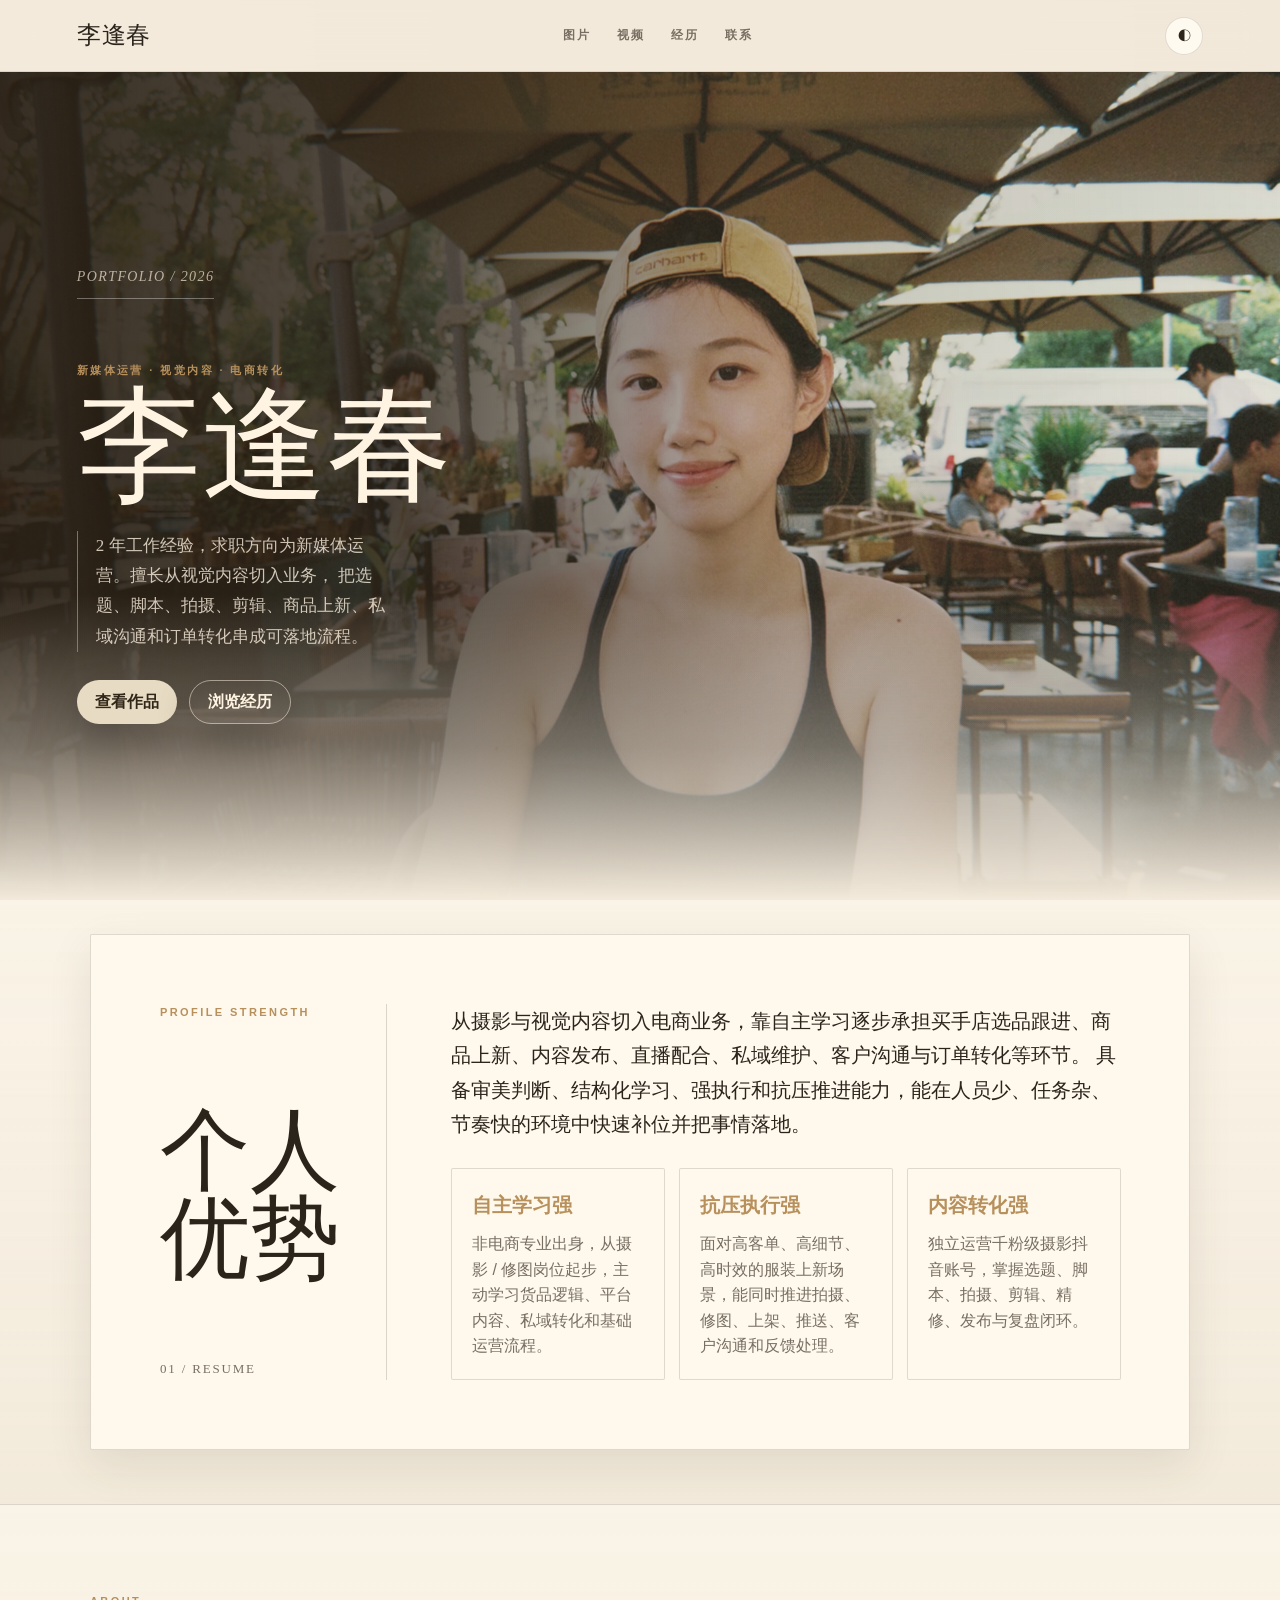
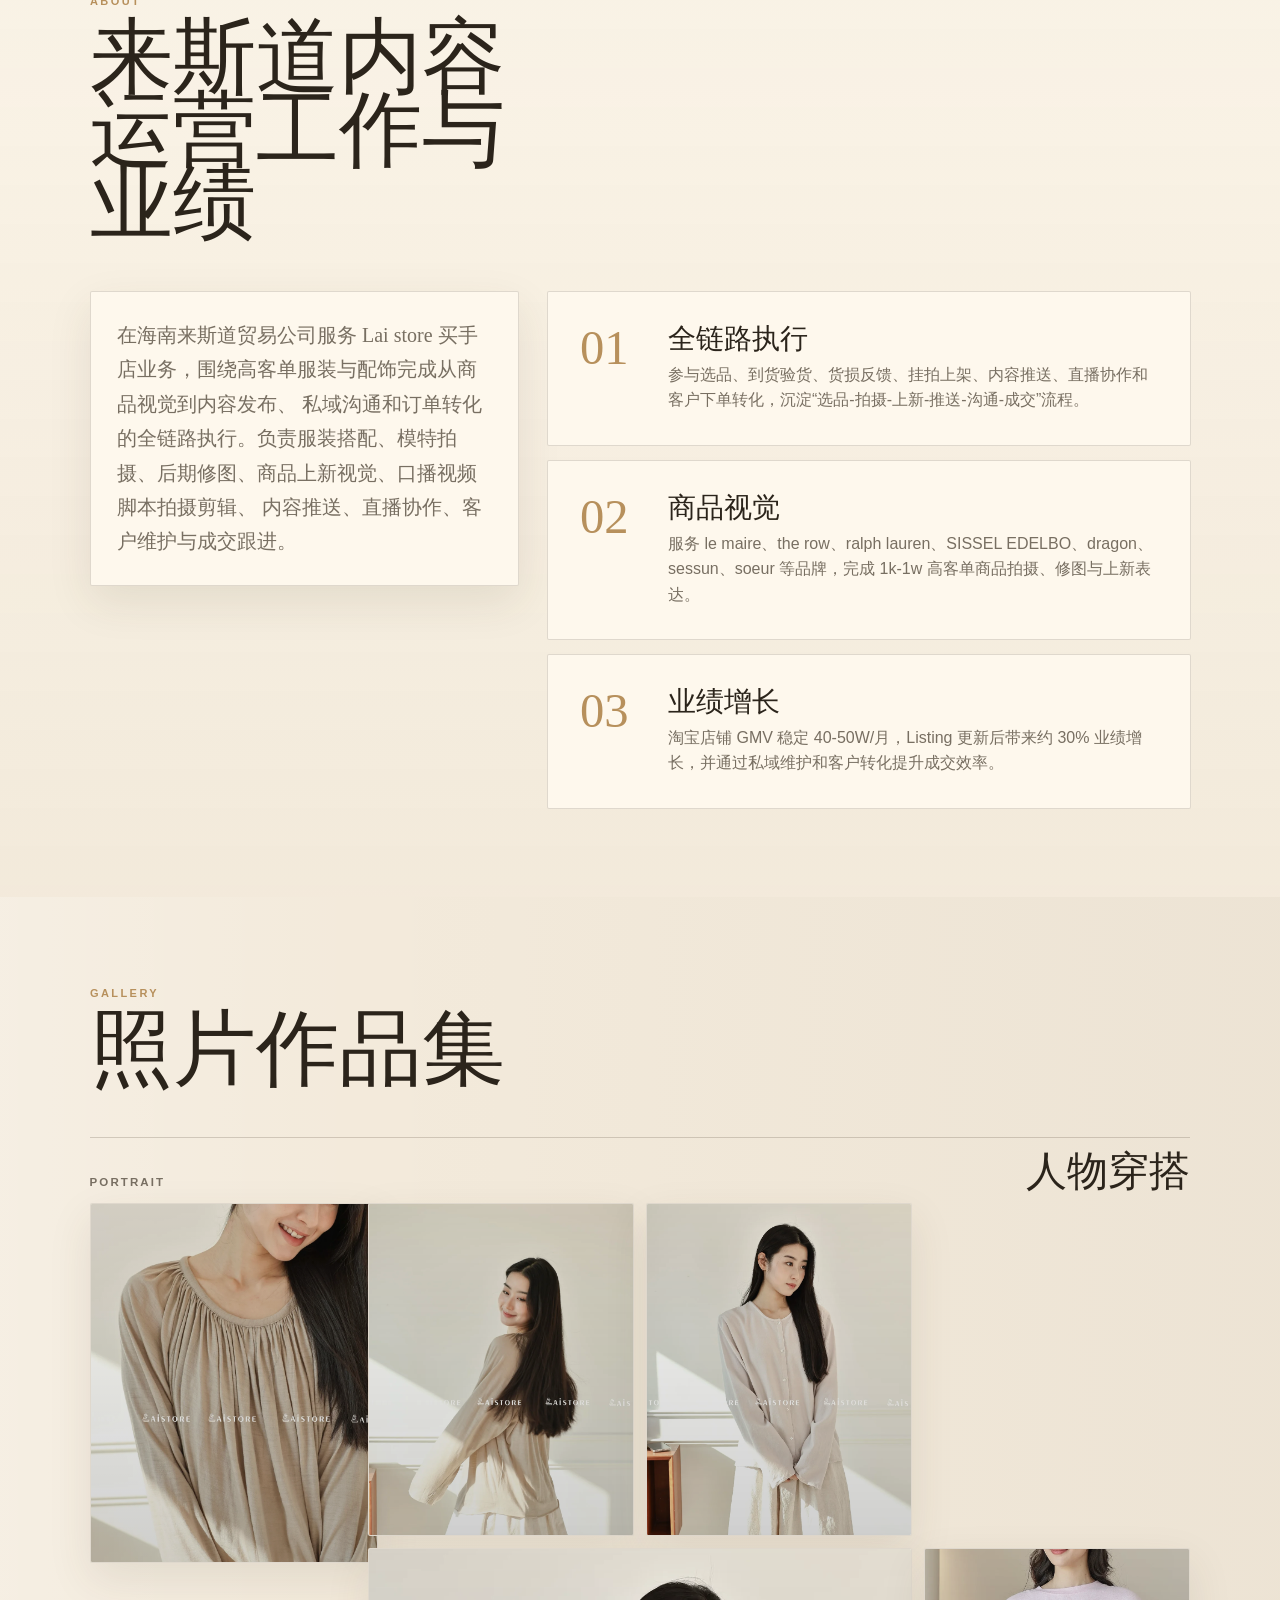
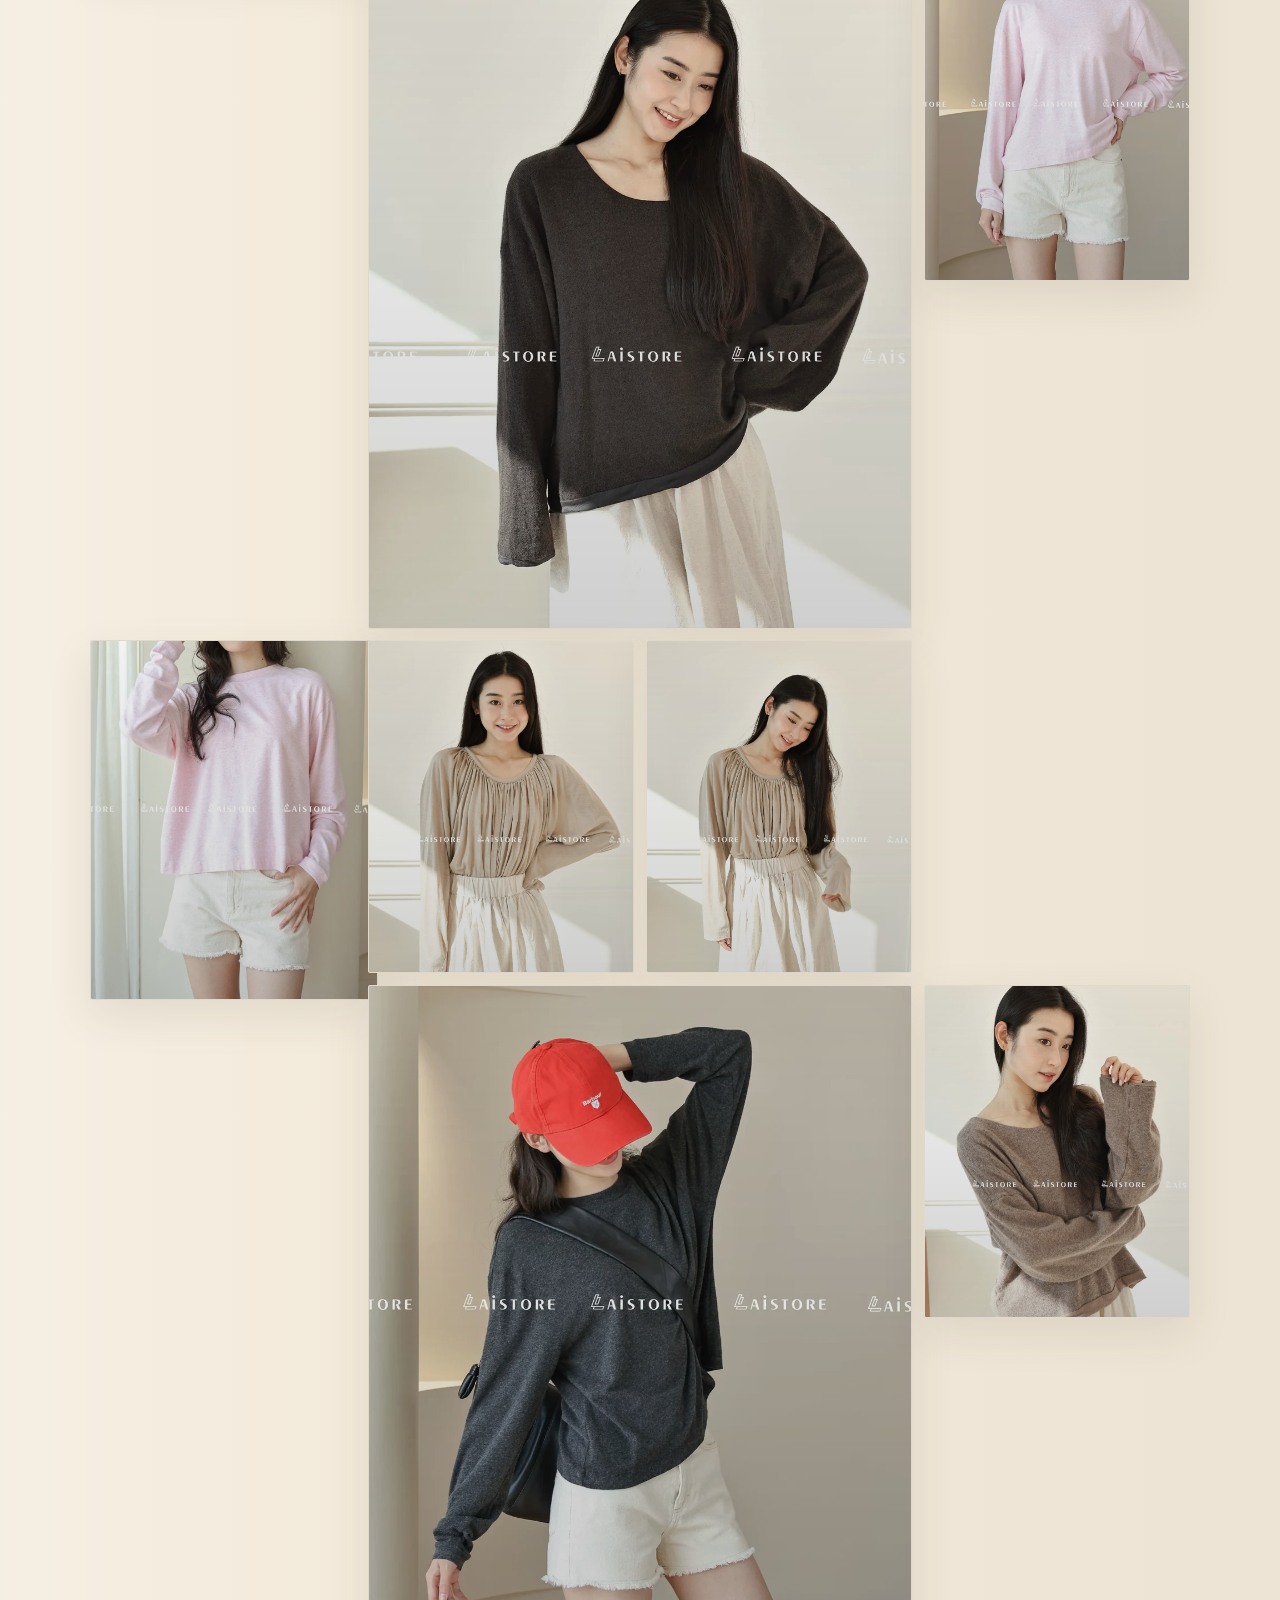
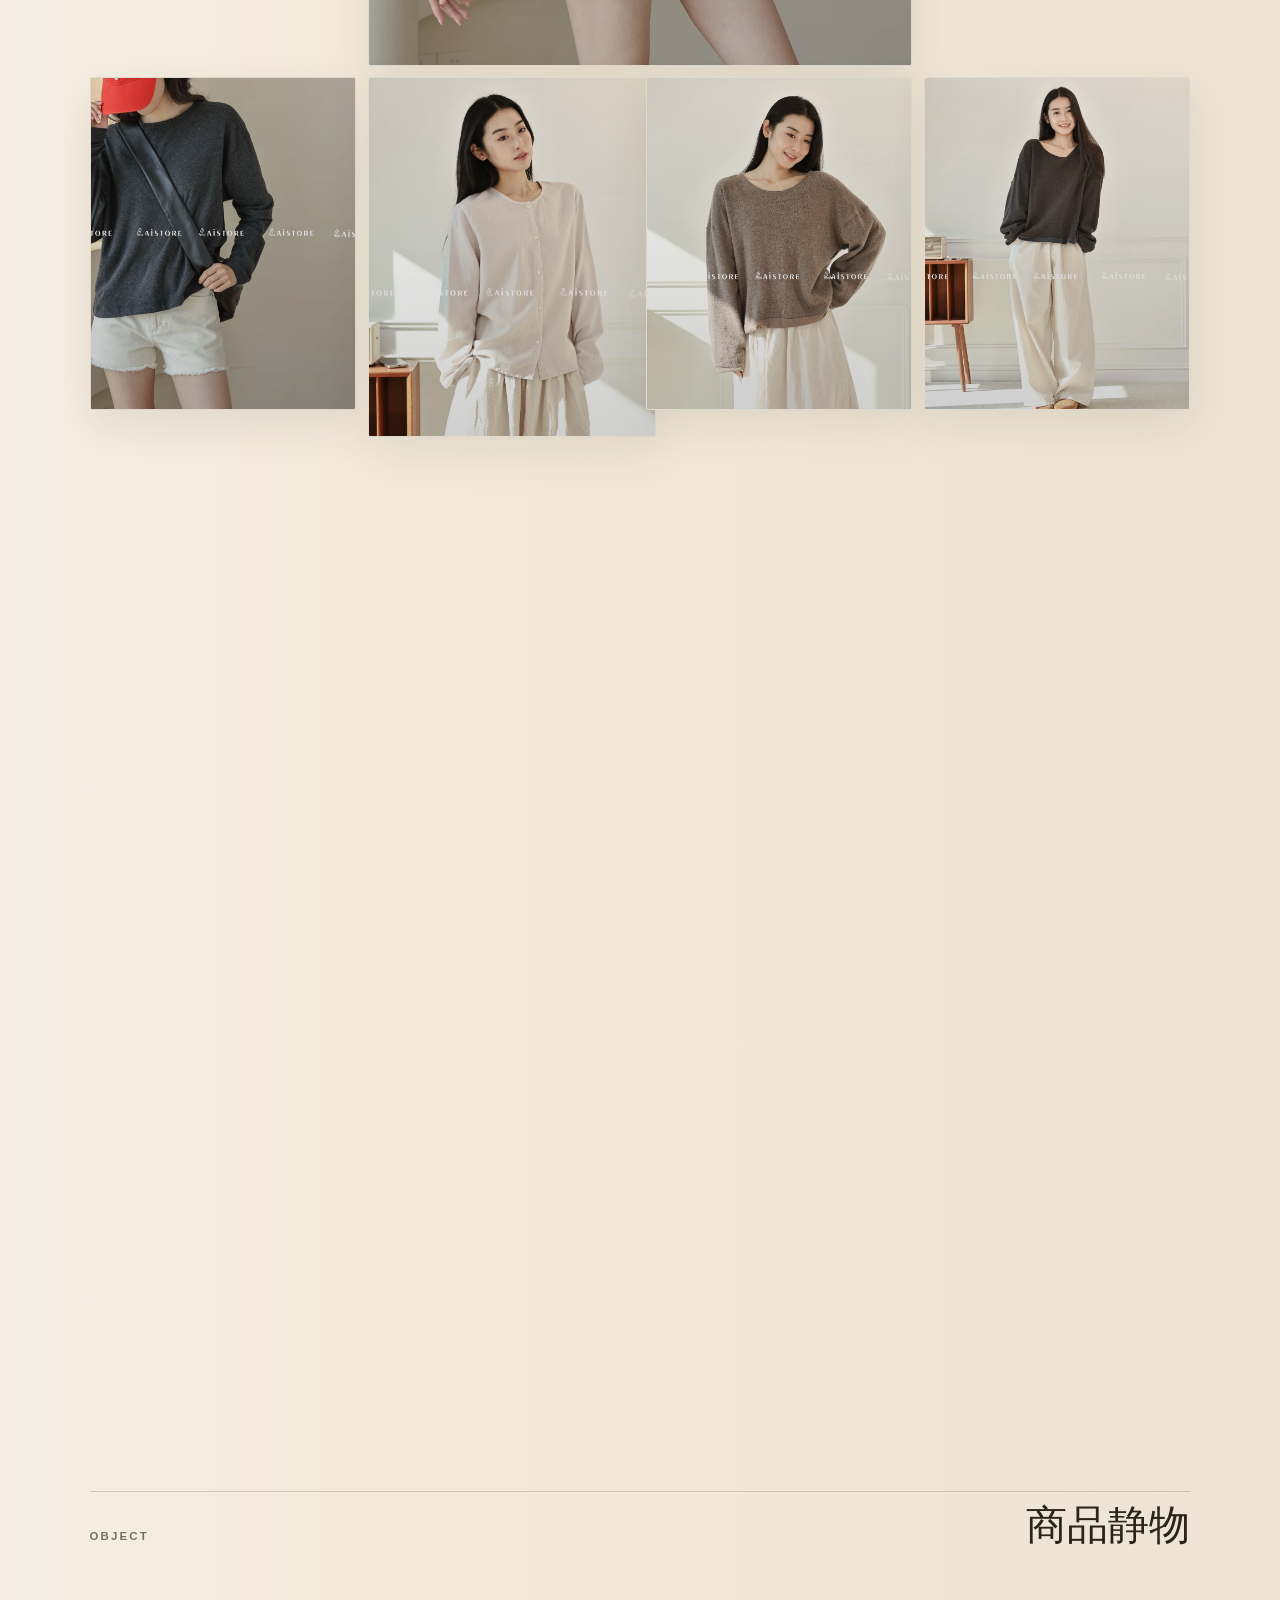
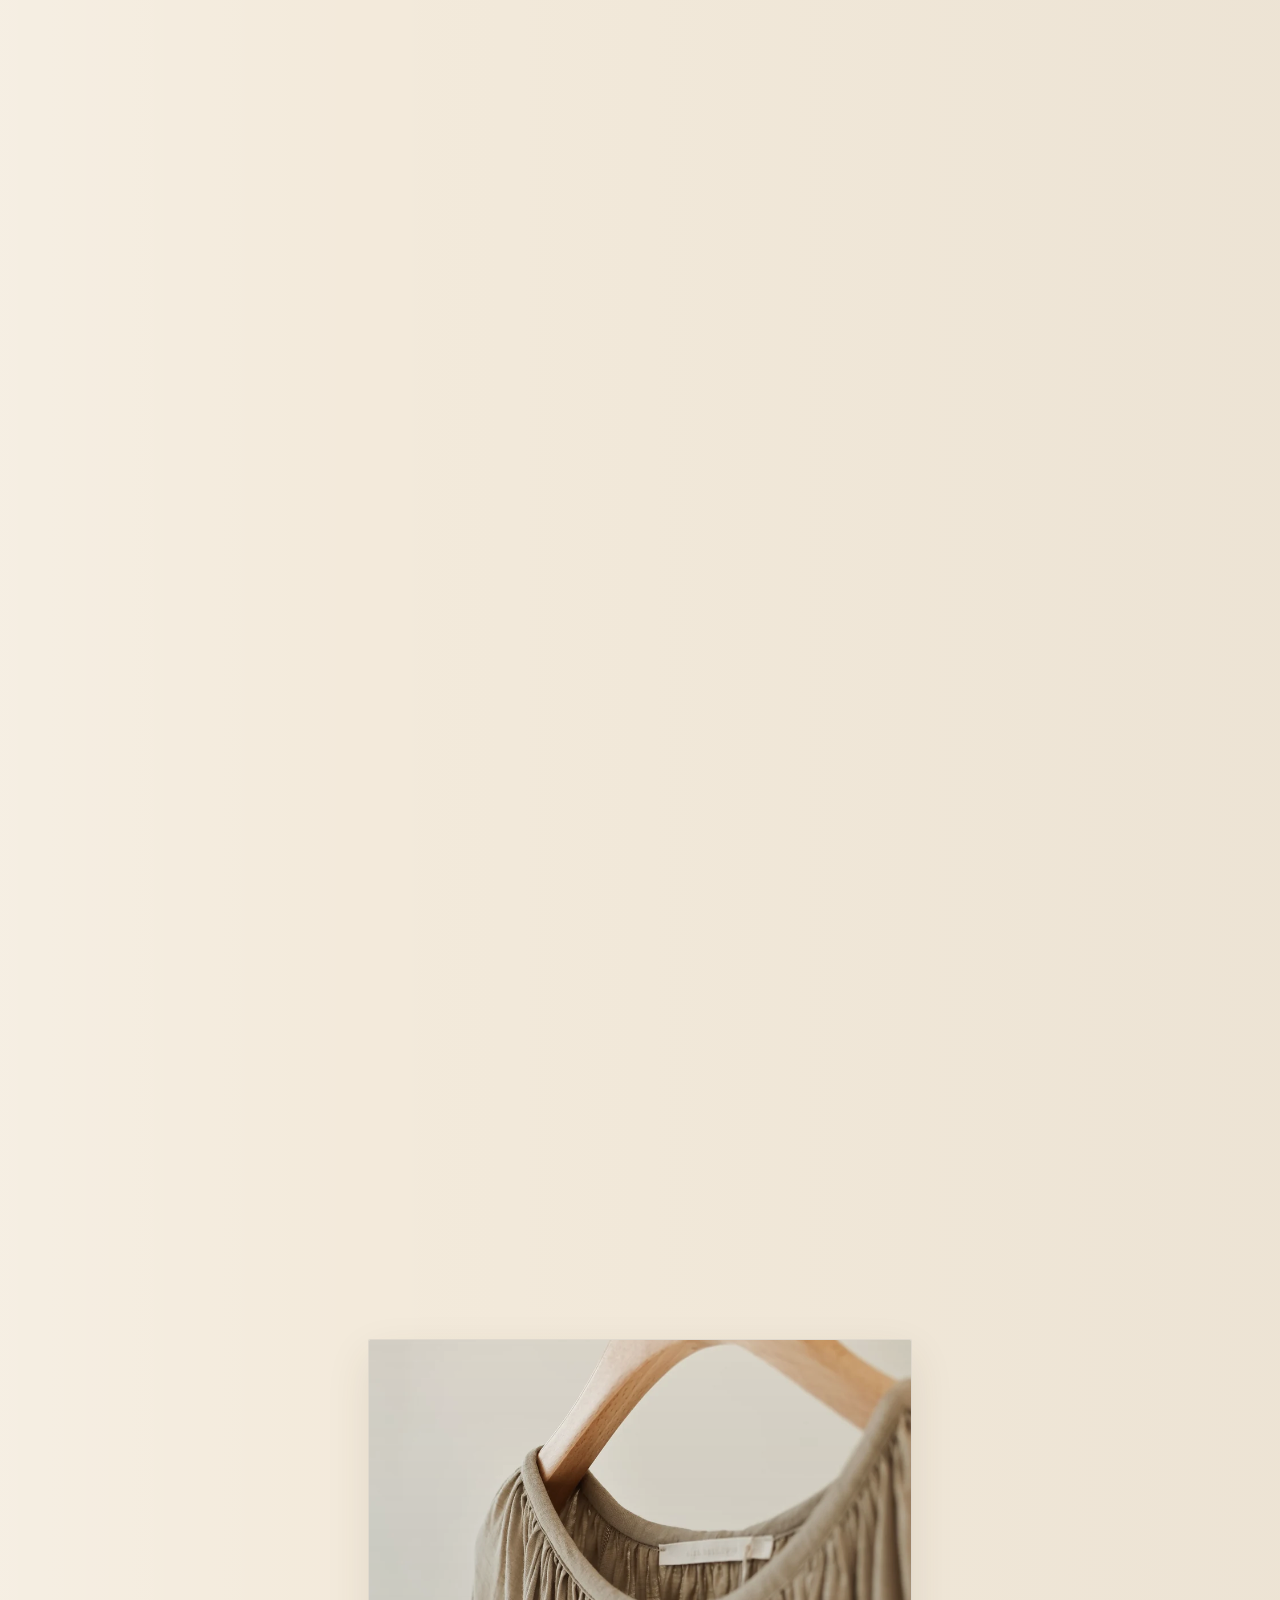
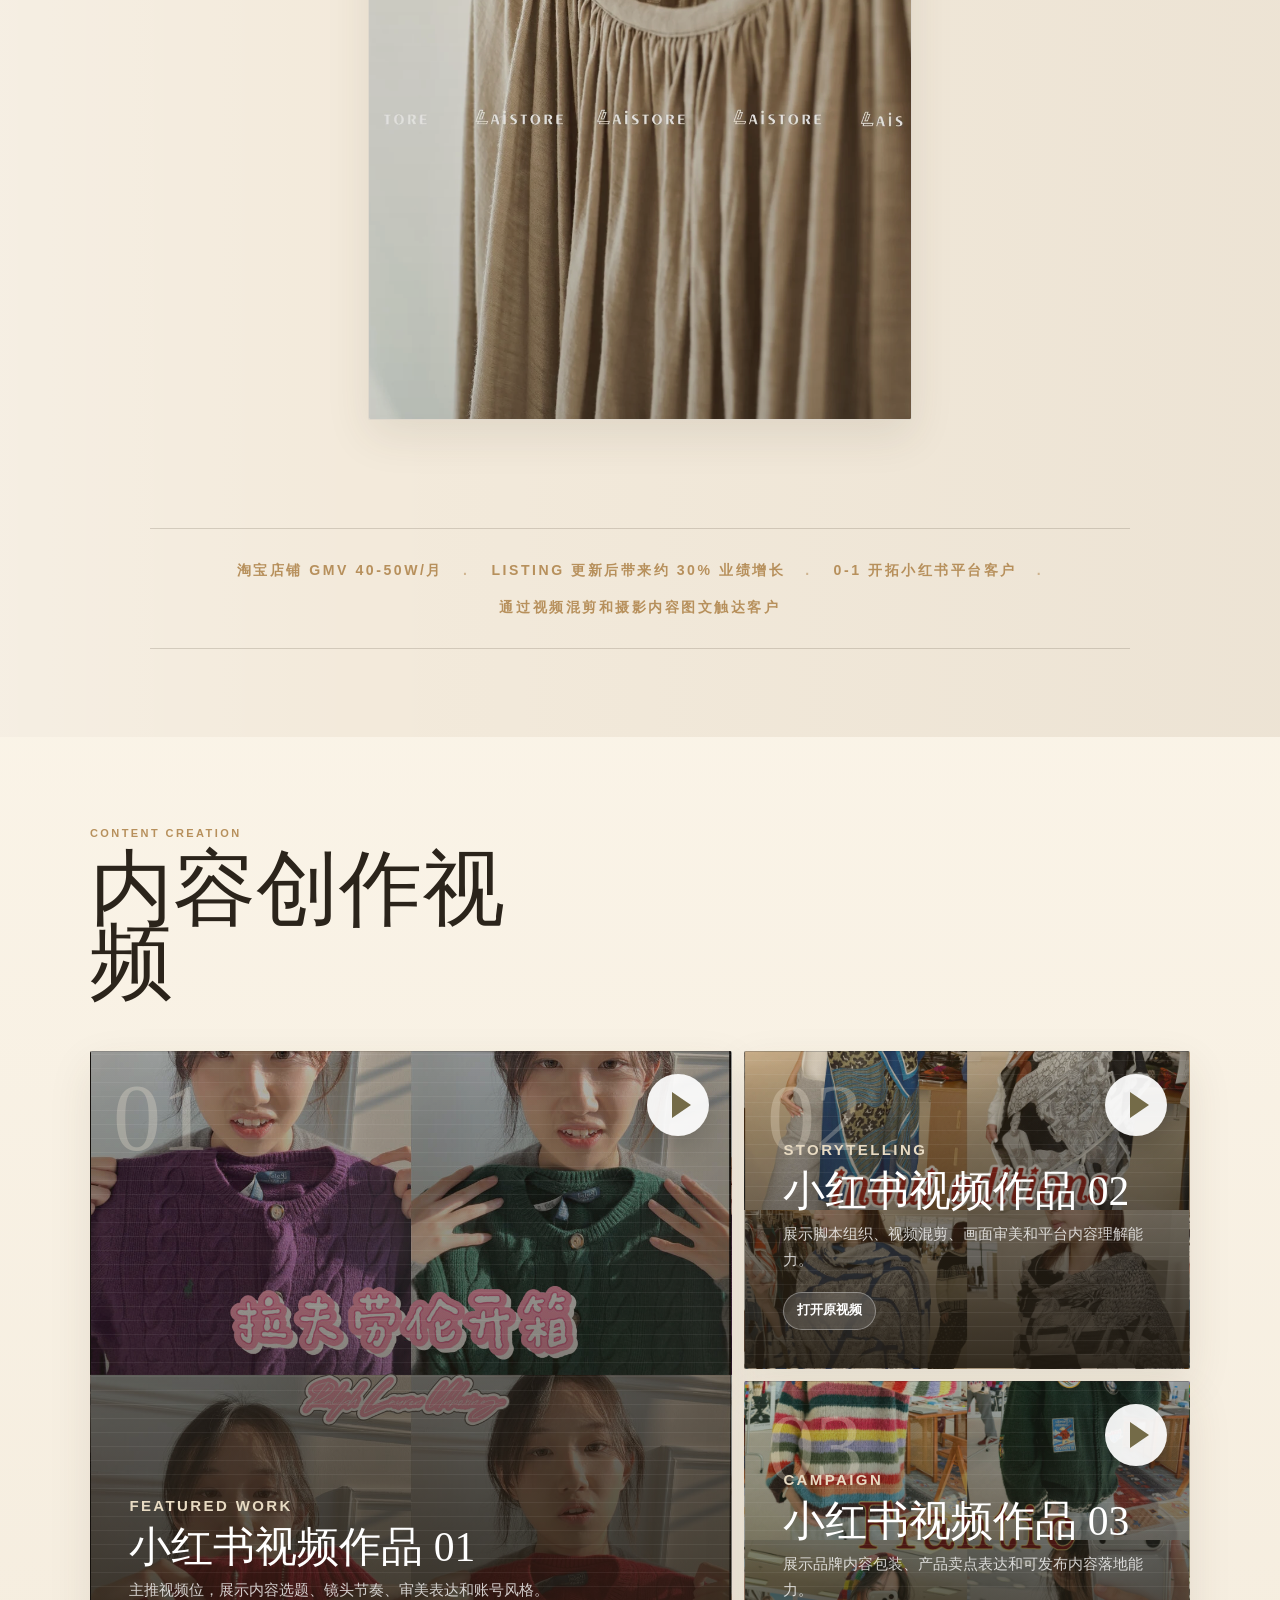
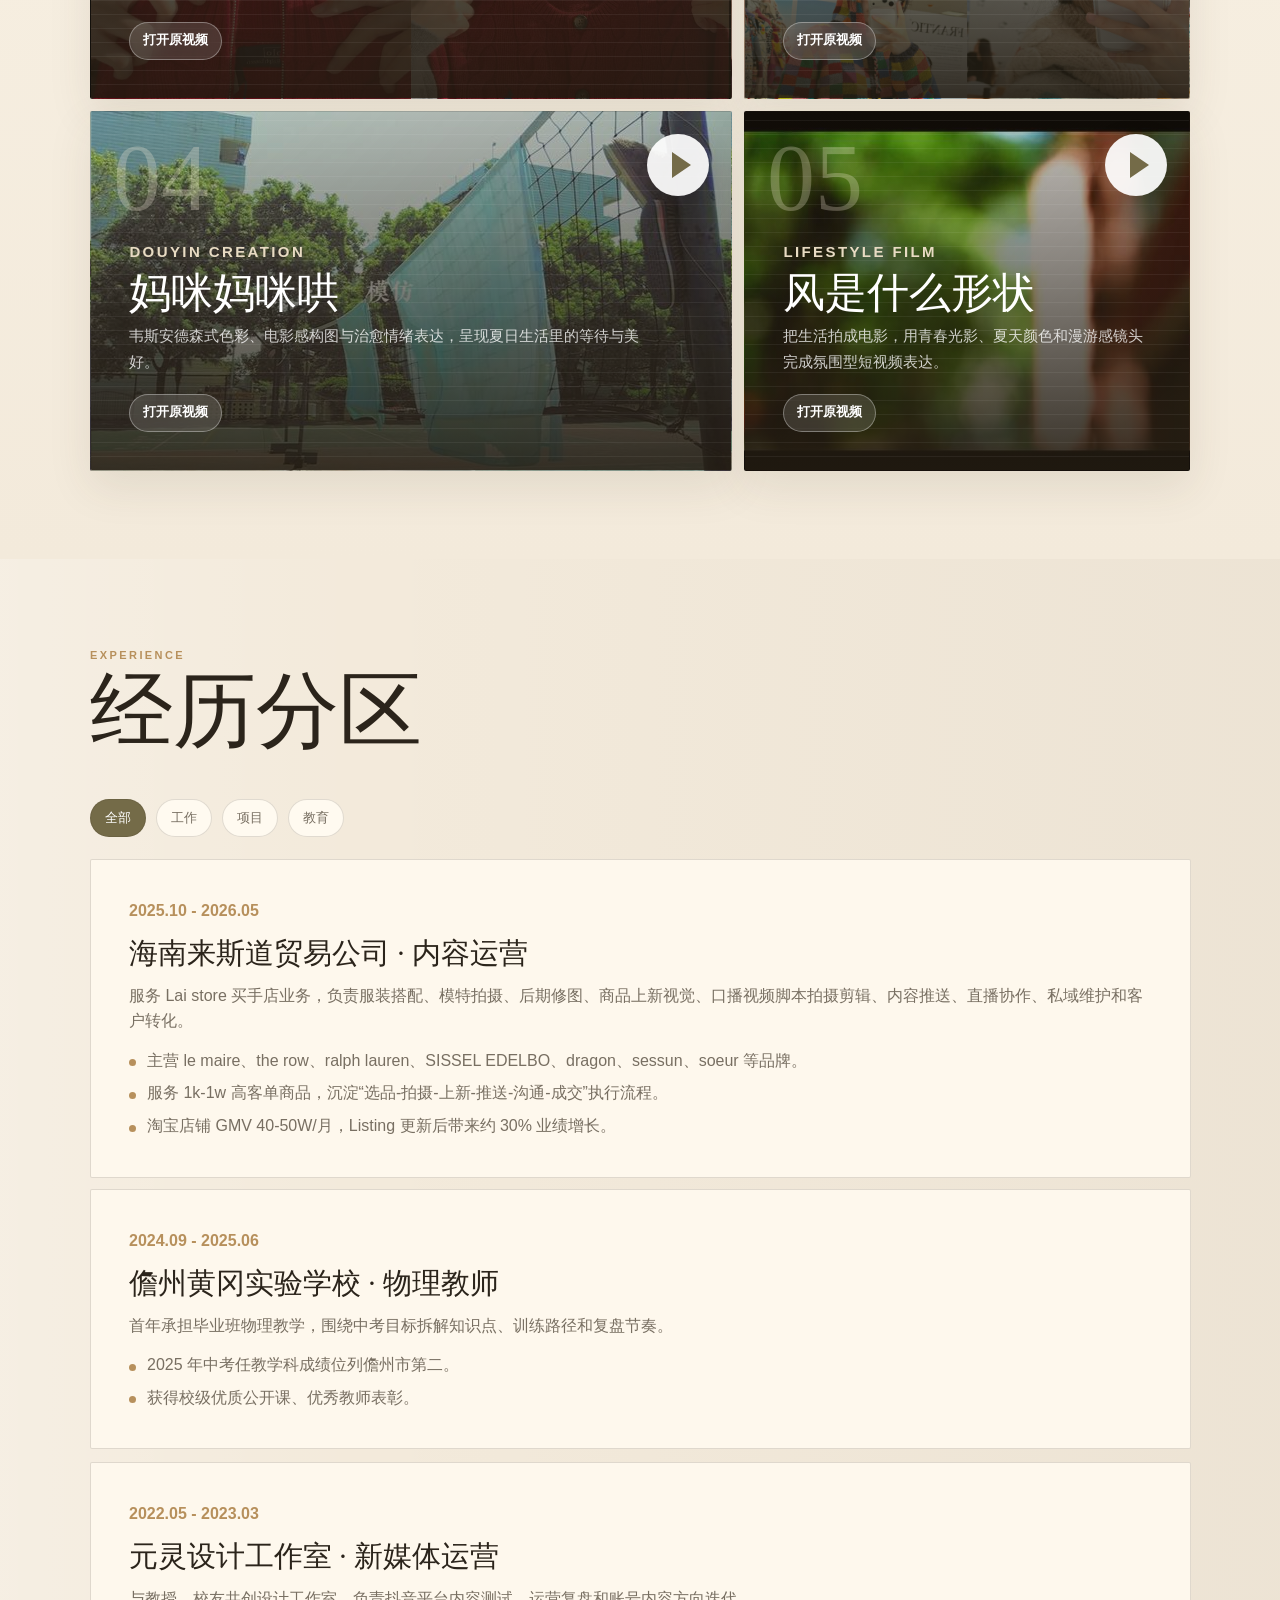
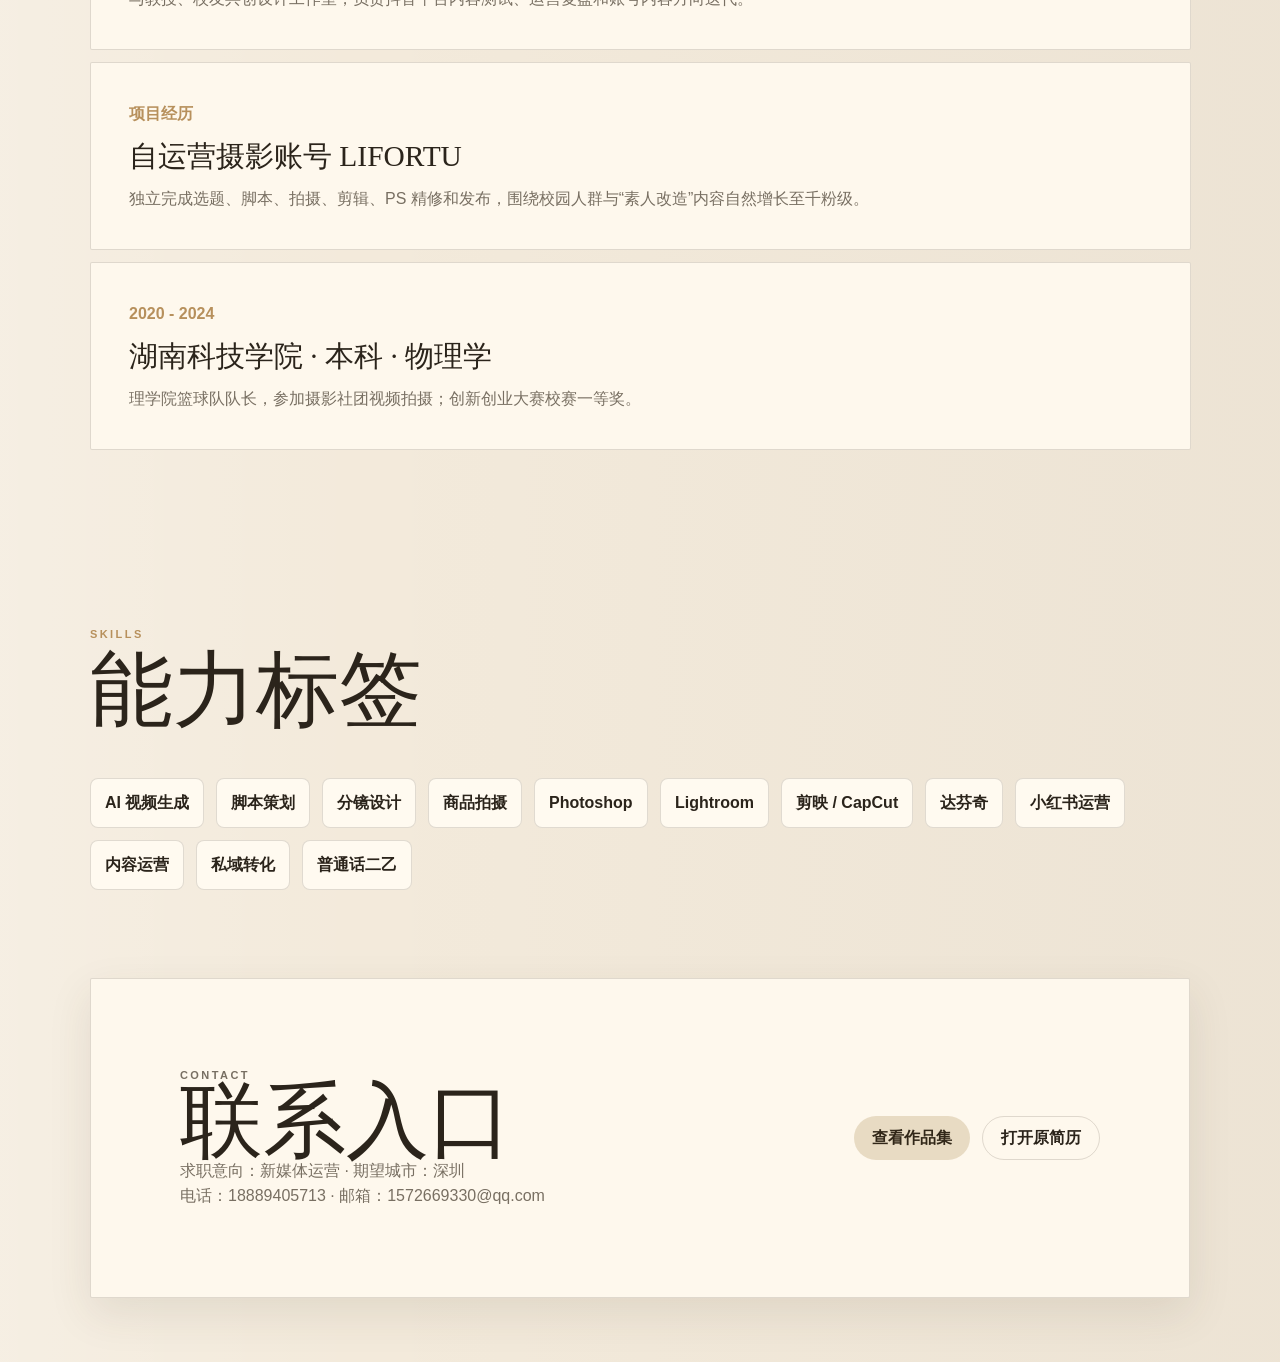
==== commit a2c92901: "Remove public editing controls" ====
--- a/index.html
+++ b/index.html
@@ -18,9 +18,6 @@
         <a href="#contact">联系</a>
       </nav>
       <div class="top-actions">
-        <button class="edit-toggle" id="editToggle" type="button" aria-pressed="false">编辑</button>
-        <button class="edit-add" id="editAdd" type="button">添加文字块</button>
-        <button class="edit-reset" id="editReset" type="button">重置文字</button>
         <button class="icon-button" id="themeToggle" type="button" aria-label="切换主题" title="切换主题">
           <span aria-hidden="true">◐</span>
         </button>
--- a/styles.css
+++ b/styles.css
@@ -99,83 +99,6 @@
   gap: 8px;
 }
 
-.edit-toggle,
-.edit-add,
-.edit-reset {
-  min-height: 38px;
-  padding: 0 12px;
-  border: 1px solid var(--line);
-  border-radius: 8px;
-  background: var(--panel);
-  color: var(--ink);
-  font: inherit;
-  font-size: 13px;
-  font-weight: 800;
-  cursor: pointer;
-}
-
-.edit-toggle.is-active {
-  border-color: transparent;
-  background: var(--teal);
-  color: white;
-}
-
-.edit-reset {
-  display: none;
-  color: var(--muted);
-}
-
-body.editing .edit-add,
-body.editing .edit-reset {
-  display: inline-flex;
-  align-items: center;
-}
-
-.edit-add {
-  display: none;
-  color: var(--muted);
-}
-
-[data-editable] {
-  transition: background-color 0.18s ease, box-shadow 0.18s ease;
-}
-
-body.editing [data-editable] {
-  min-height: 1.3em;
-  border-radius: 6px;
-  outline: 1px dashed color-mix(in srgb, var(--amber) 74%, transparent);
-  outline-offset: 3px;
-  cursor: text;
-  overflow: auto;
-  resize: both;
-}
-
-body.editing [data-editable]:focus {
-  background: color-mix(in srgb, var(--amber) 18%, transparent);
-  box-shadow: 0 0 0 5px color-mix(in srgb, var(--amber) 12%, transparent);
-  outline-style: solid;
-}
-
-.custom-text-block {
-  display: block;
-  width: min(680px, 100%);
-  min-height: 96px;
-  margin: 18px 0;
-  padding: 18px 20px;
-  border: 1px solid var(--line);
-  border-radius: 2px;
-  background: color-mix(in srgb, var(--panel) 90%, var(--bg));
-  color: var(--ink);
-  font-family: var(--serif);
-  font-size: clamp(18px, 1.35vw, 24px);
-  line-height: 1.65;
-}
-
-body.editing .custom-text-block {
-  outline: 1px dashed color-mix(in srgb, var(--amber) 74%, transparent);
-  outline-offset: 3px;
-}
-
 .icon-button {
   display: inline-grid;
   place-items: center;
@@ -1104,9 +1027,6 @@
   text-transform: uppercase;
 }
 
-.edit-toggle,
-.edit-reset,
-.edit-add,
 .icon-button,
 .filter,
 .outline-action,
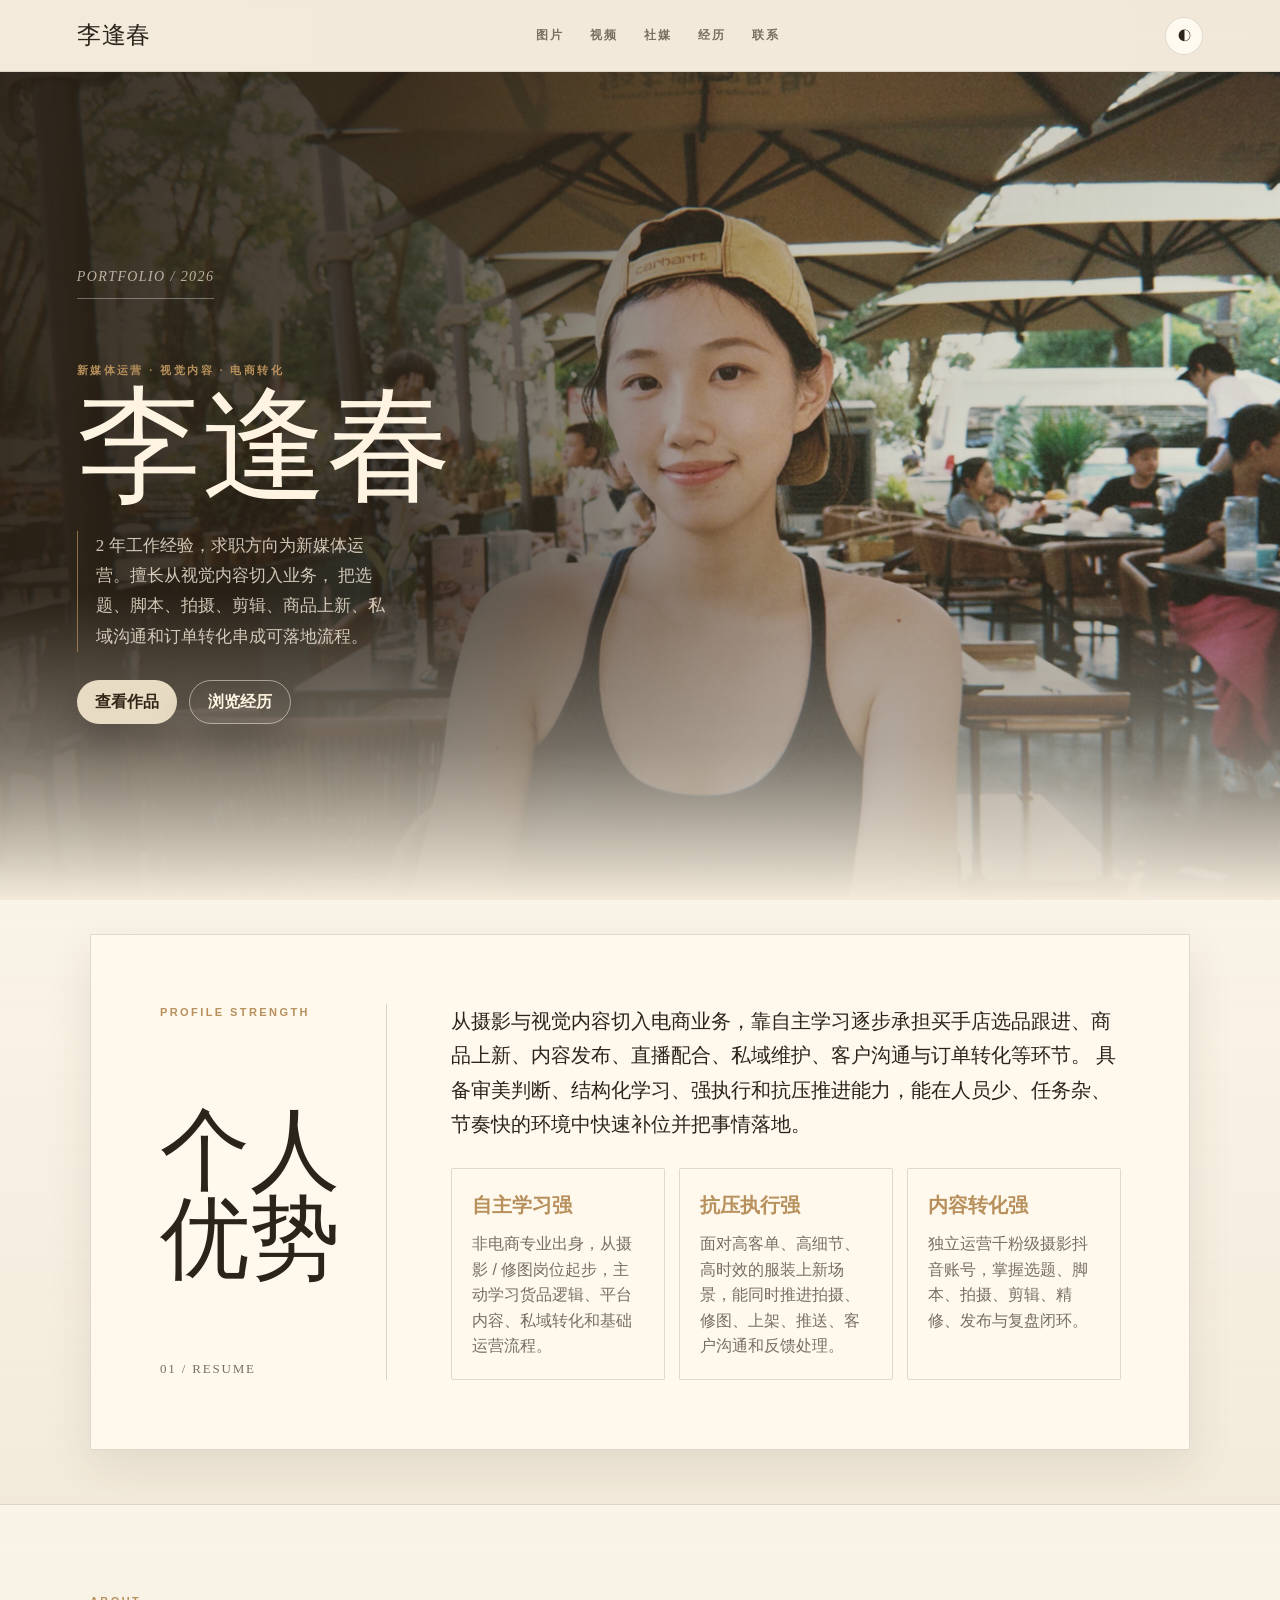
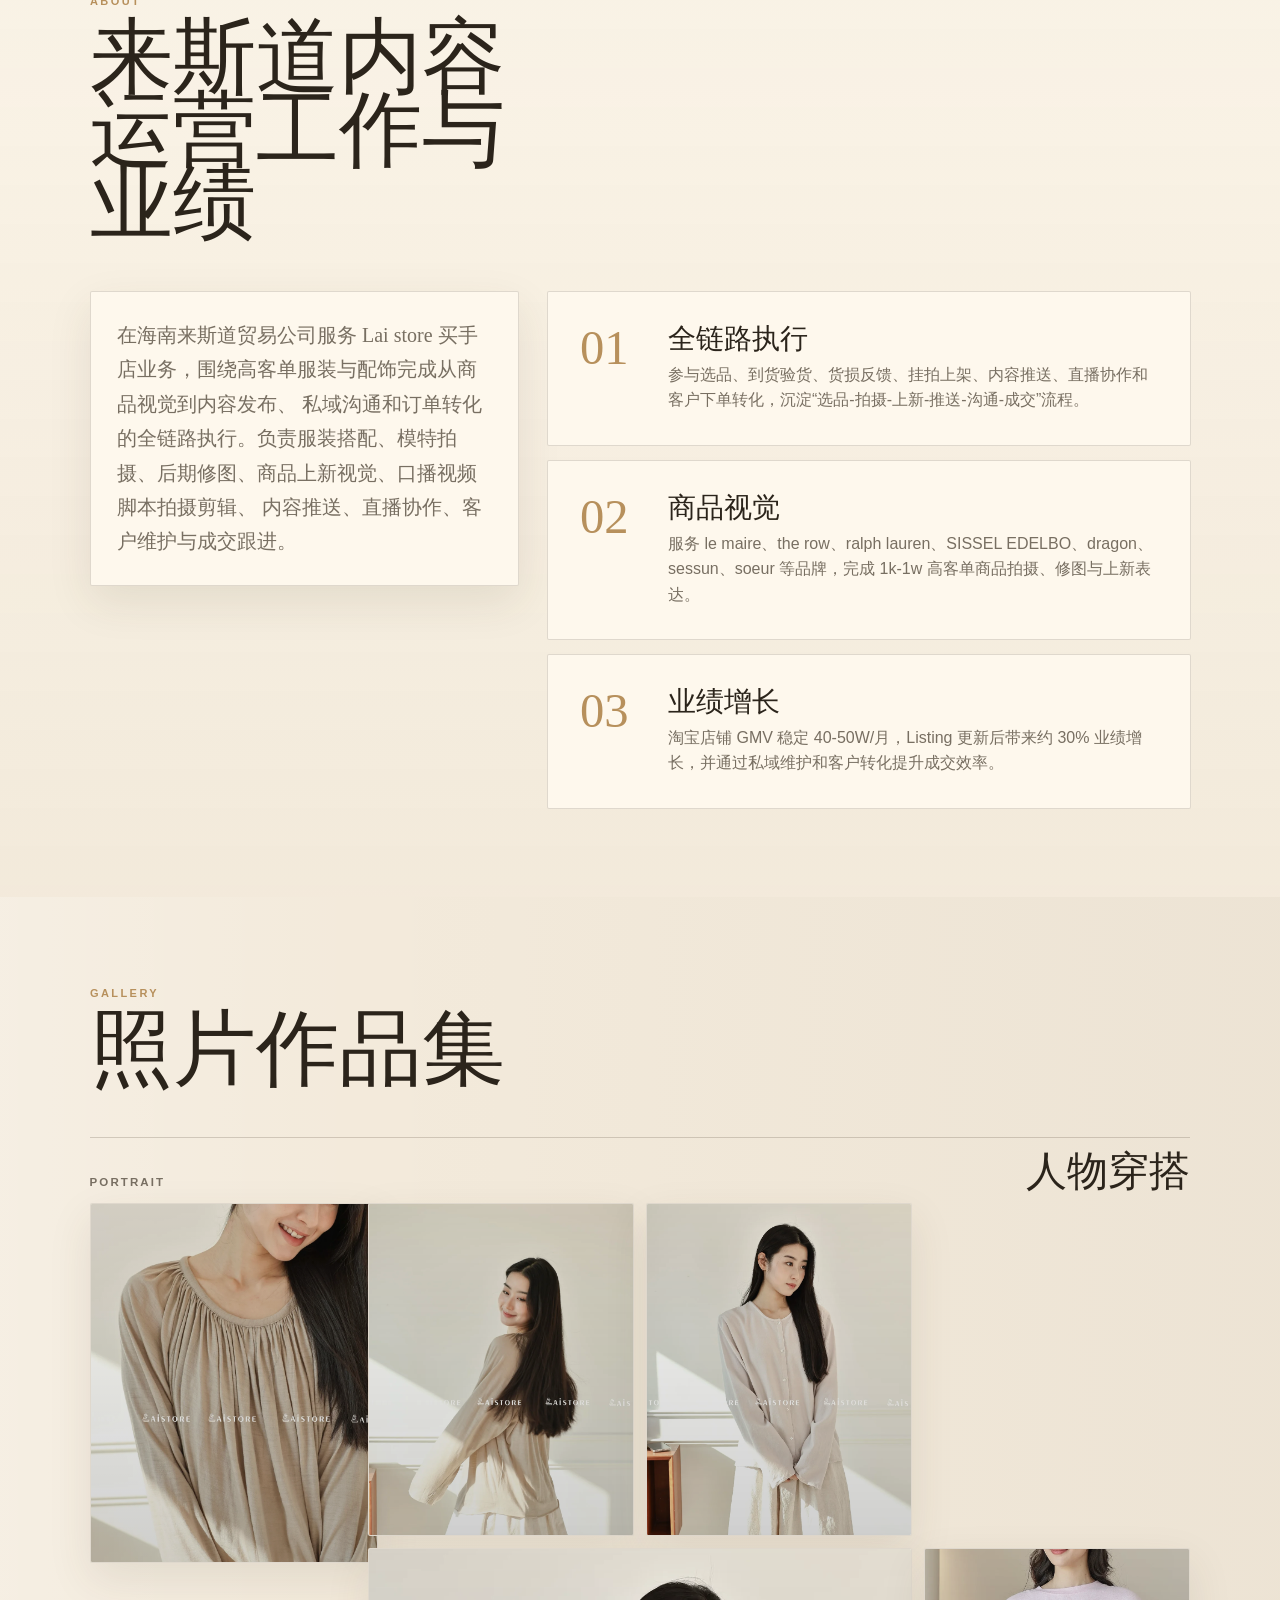
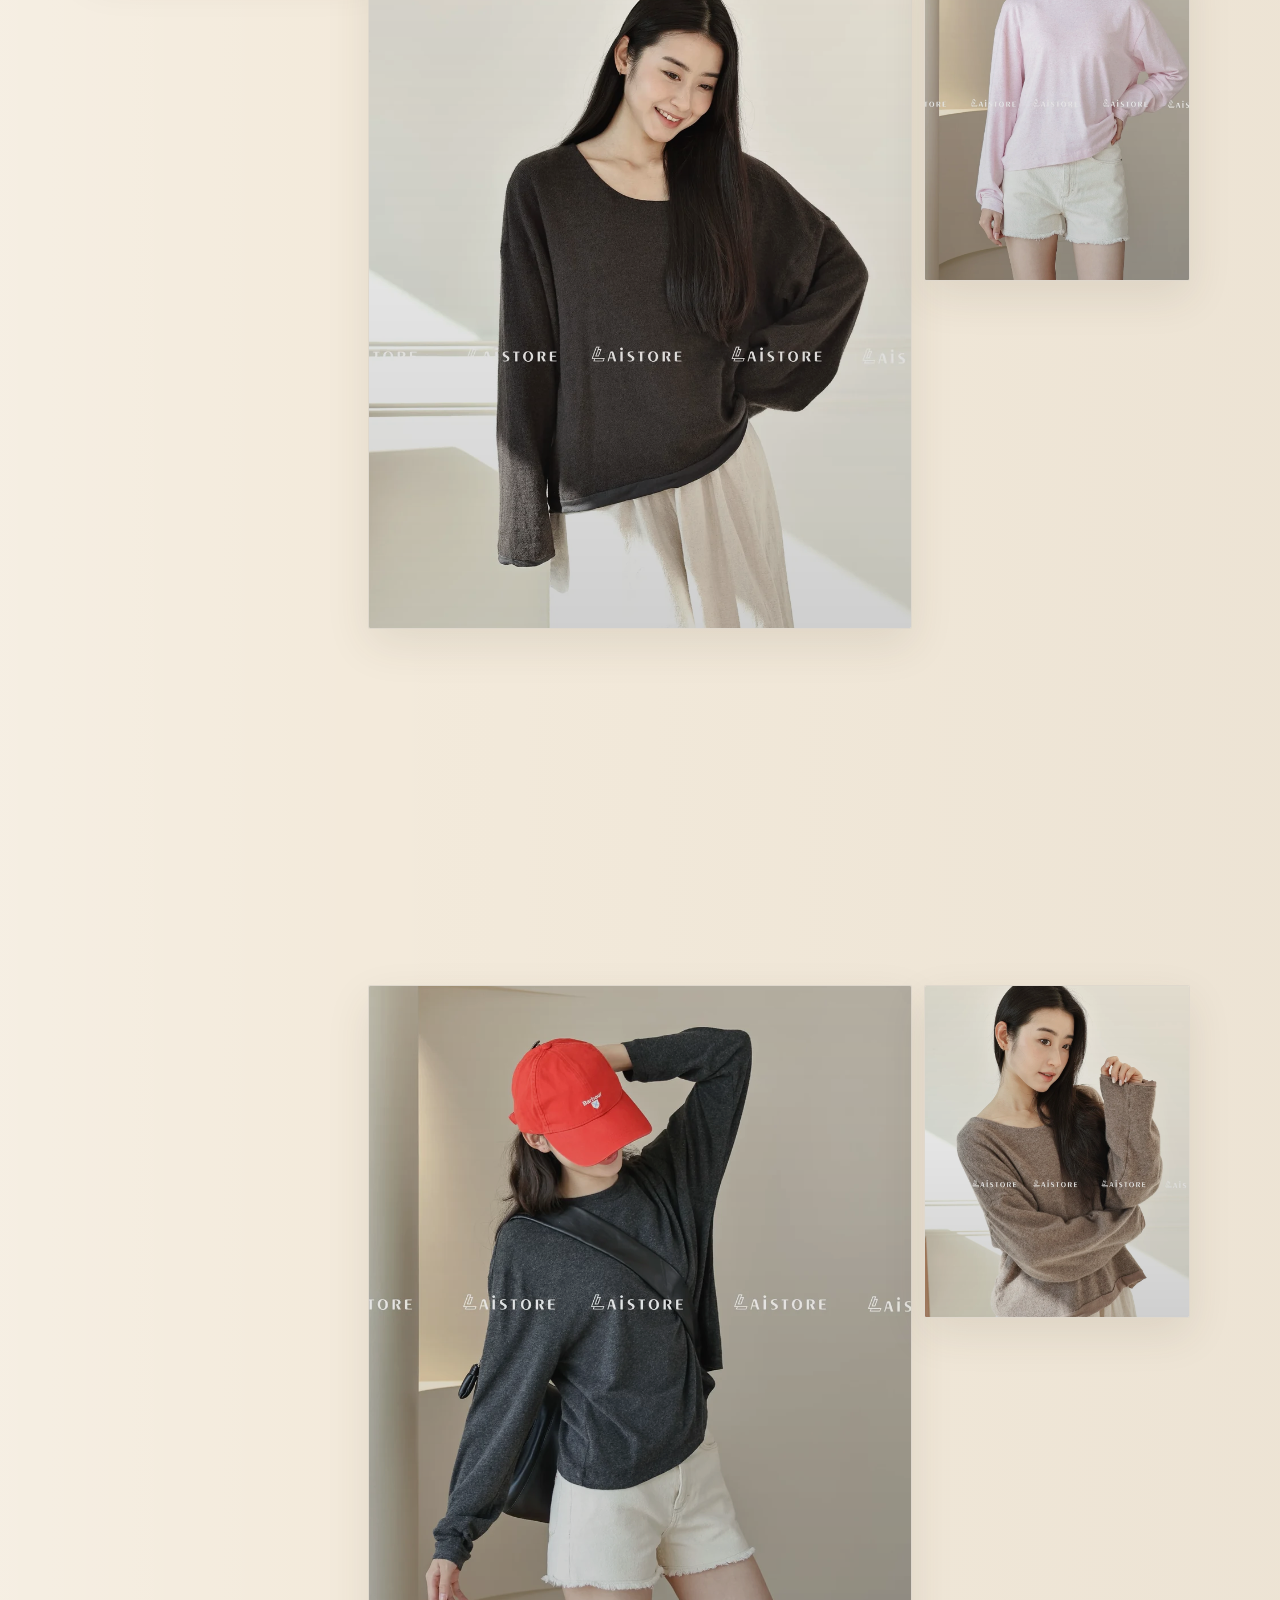
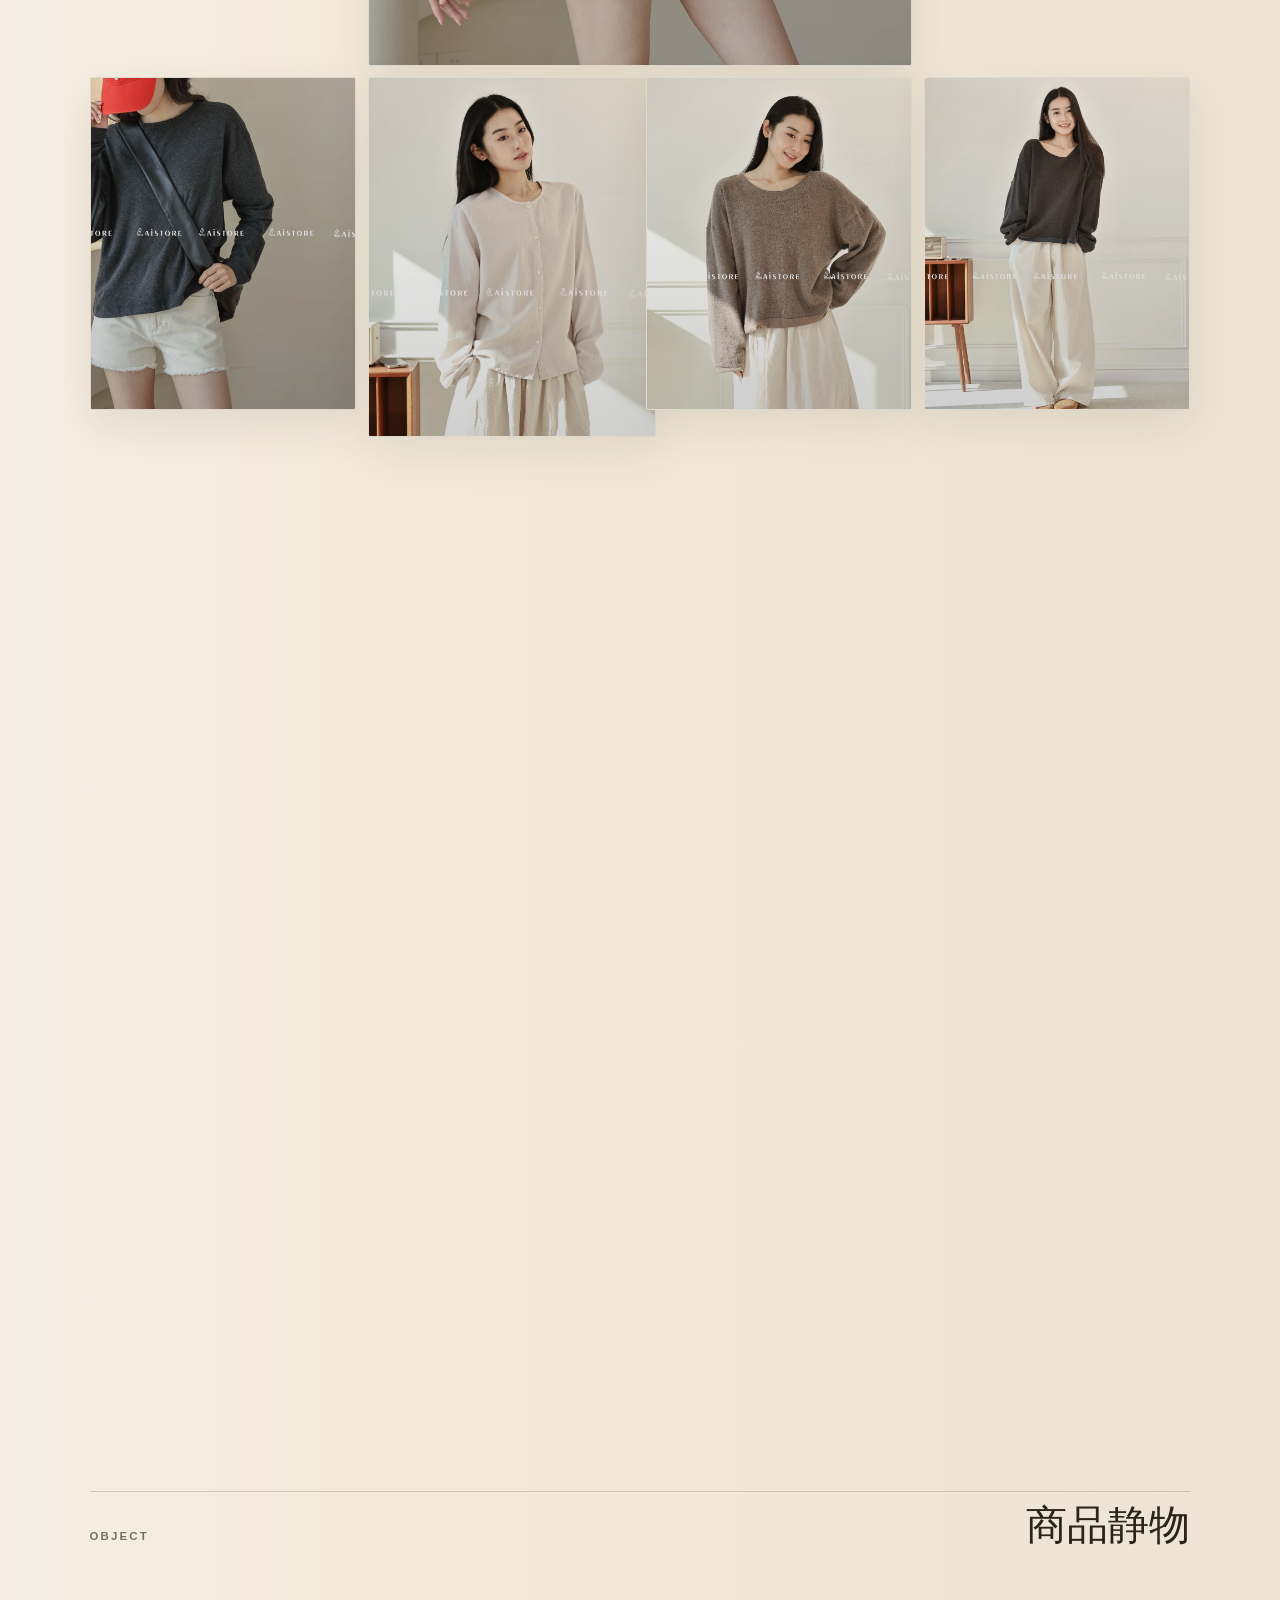
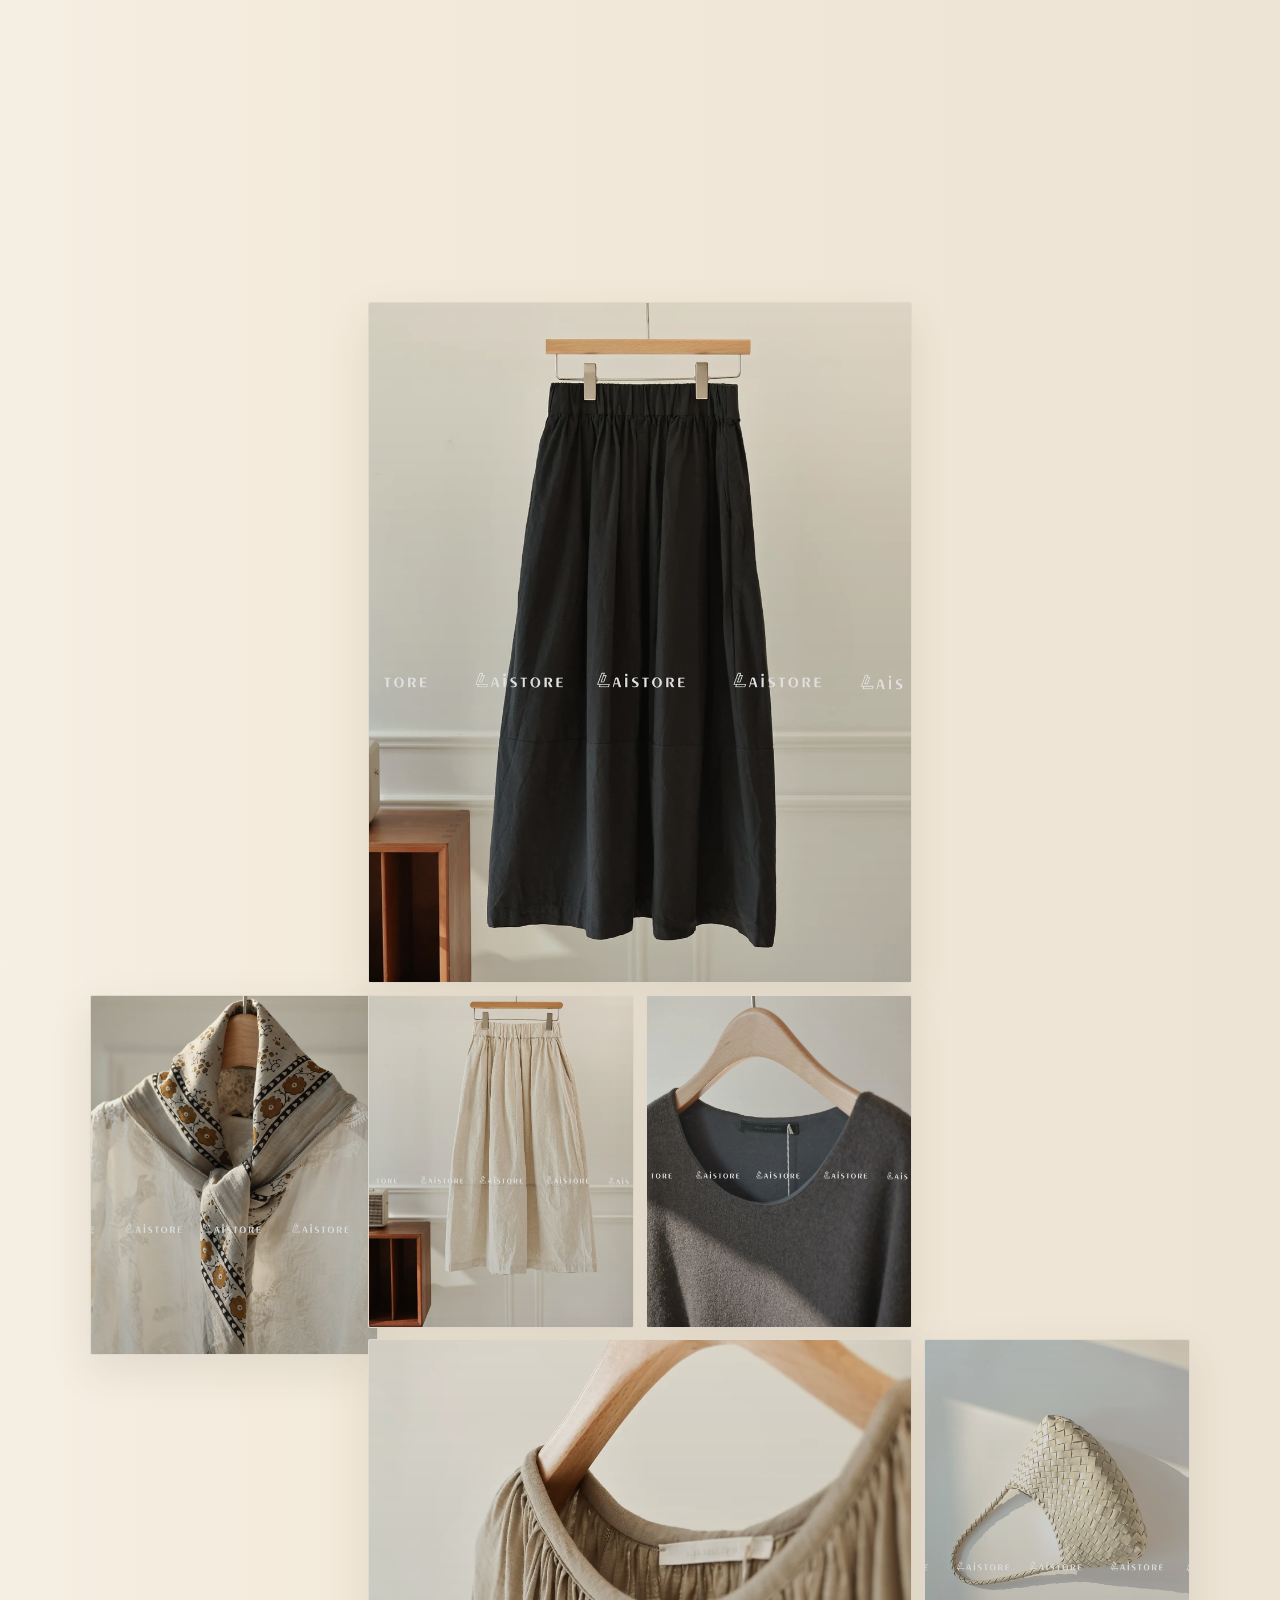
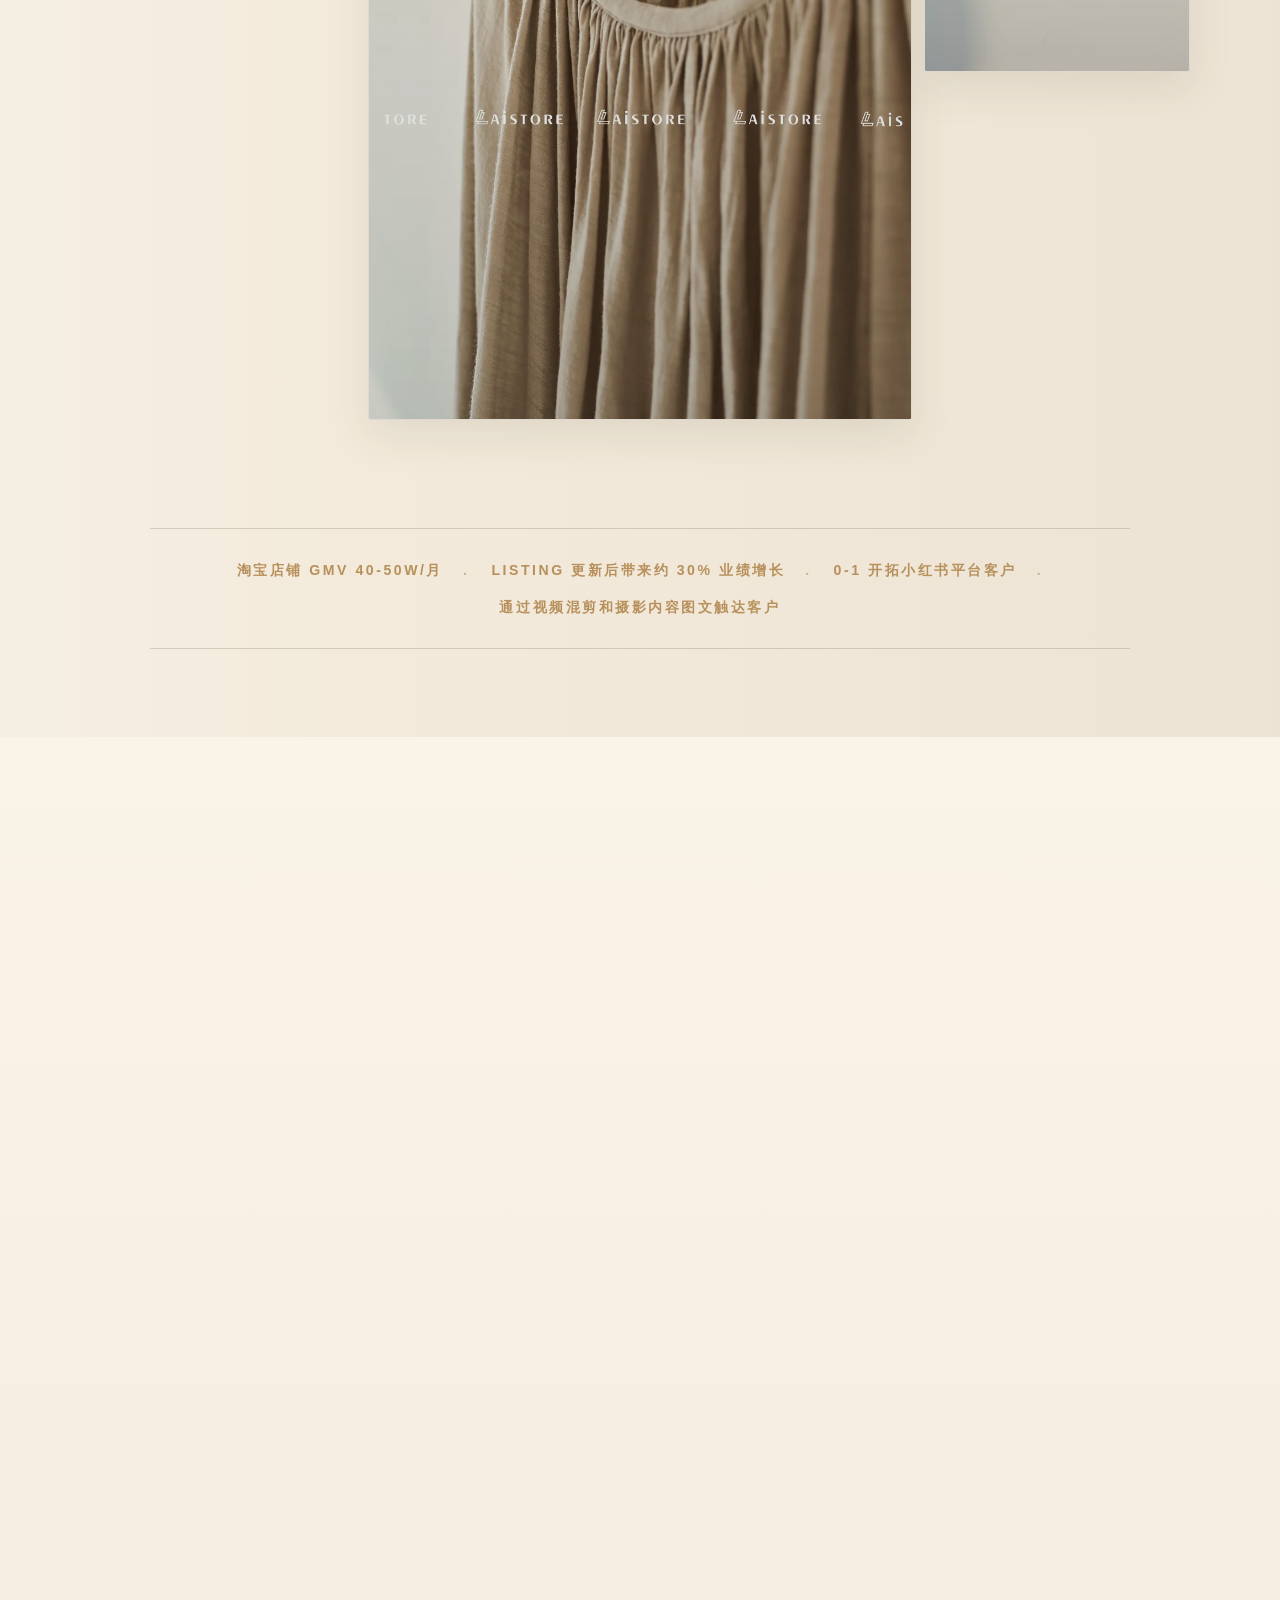
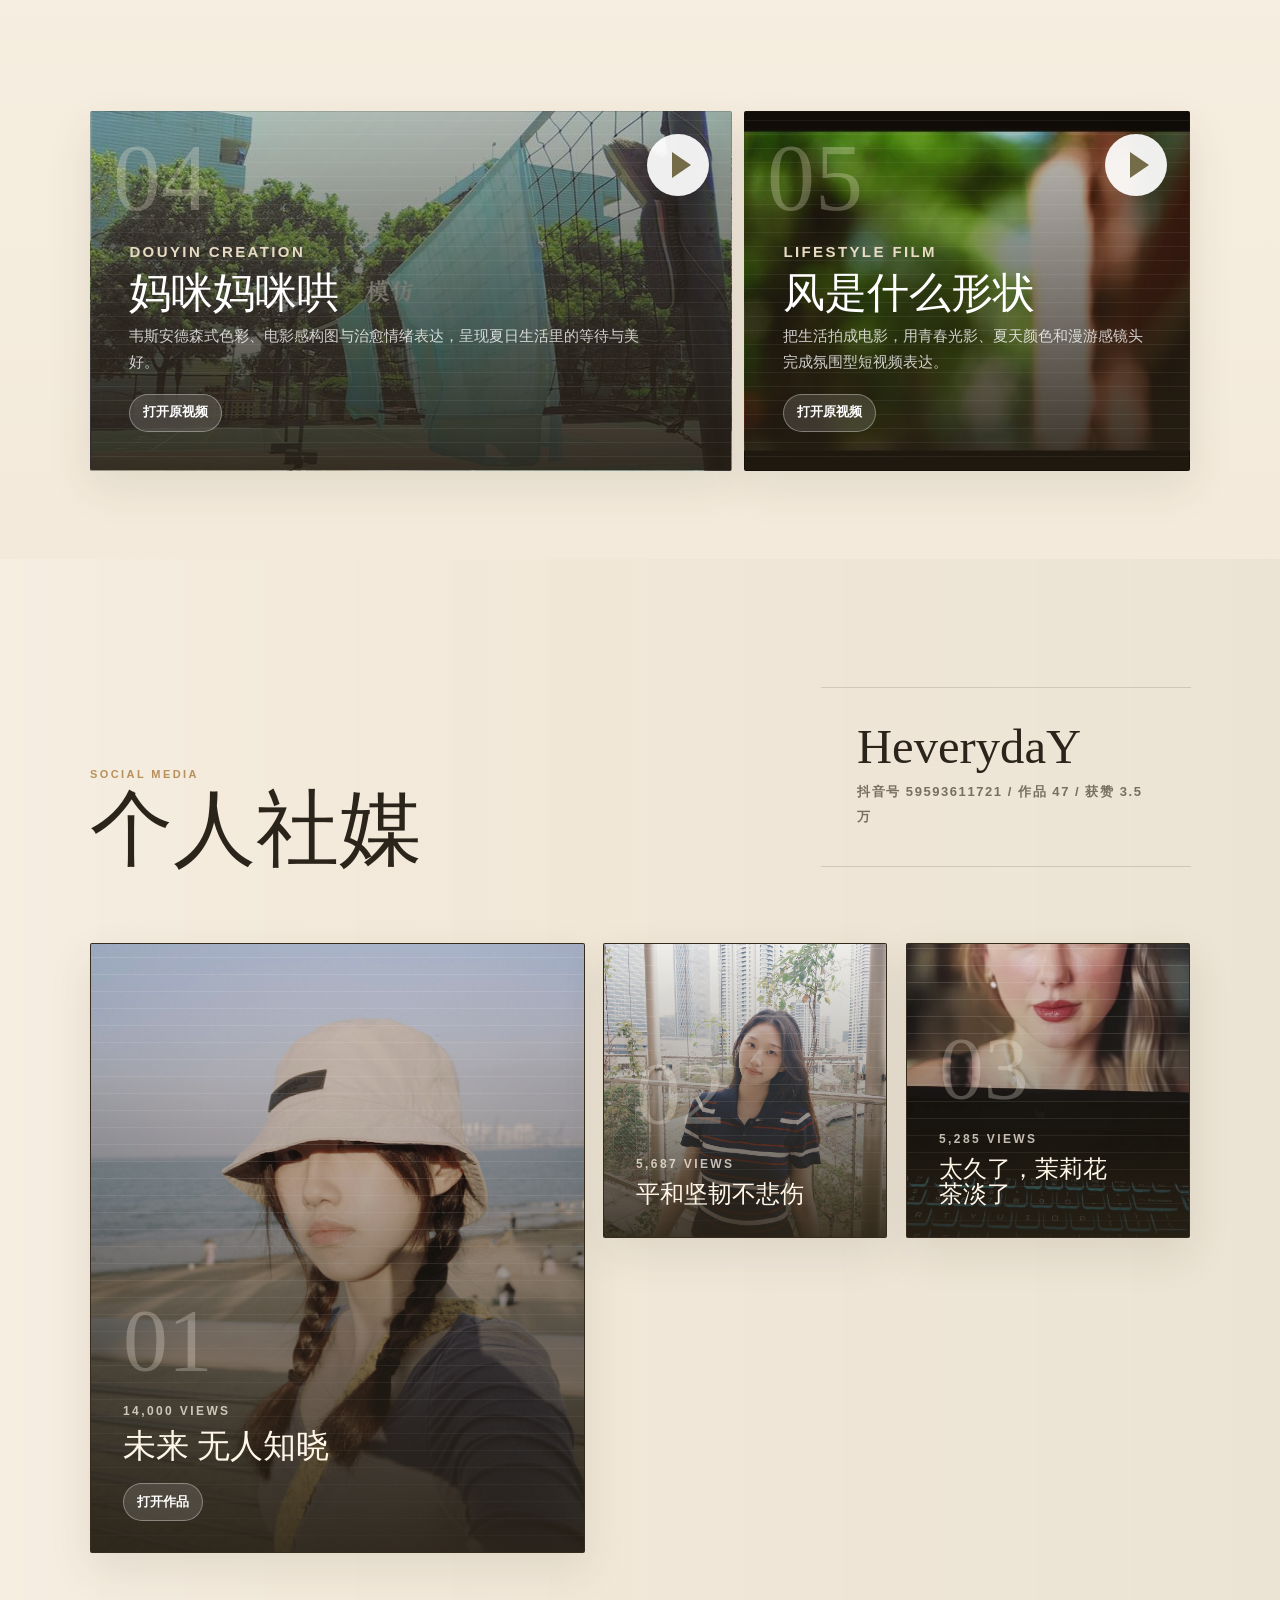
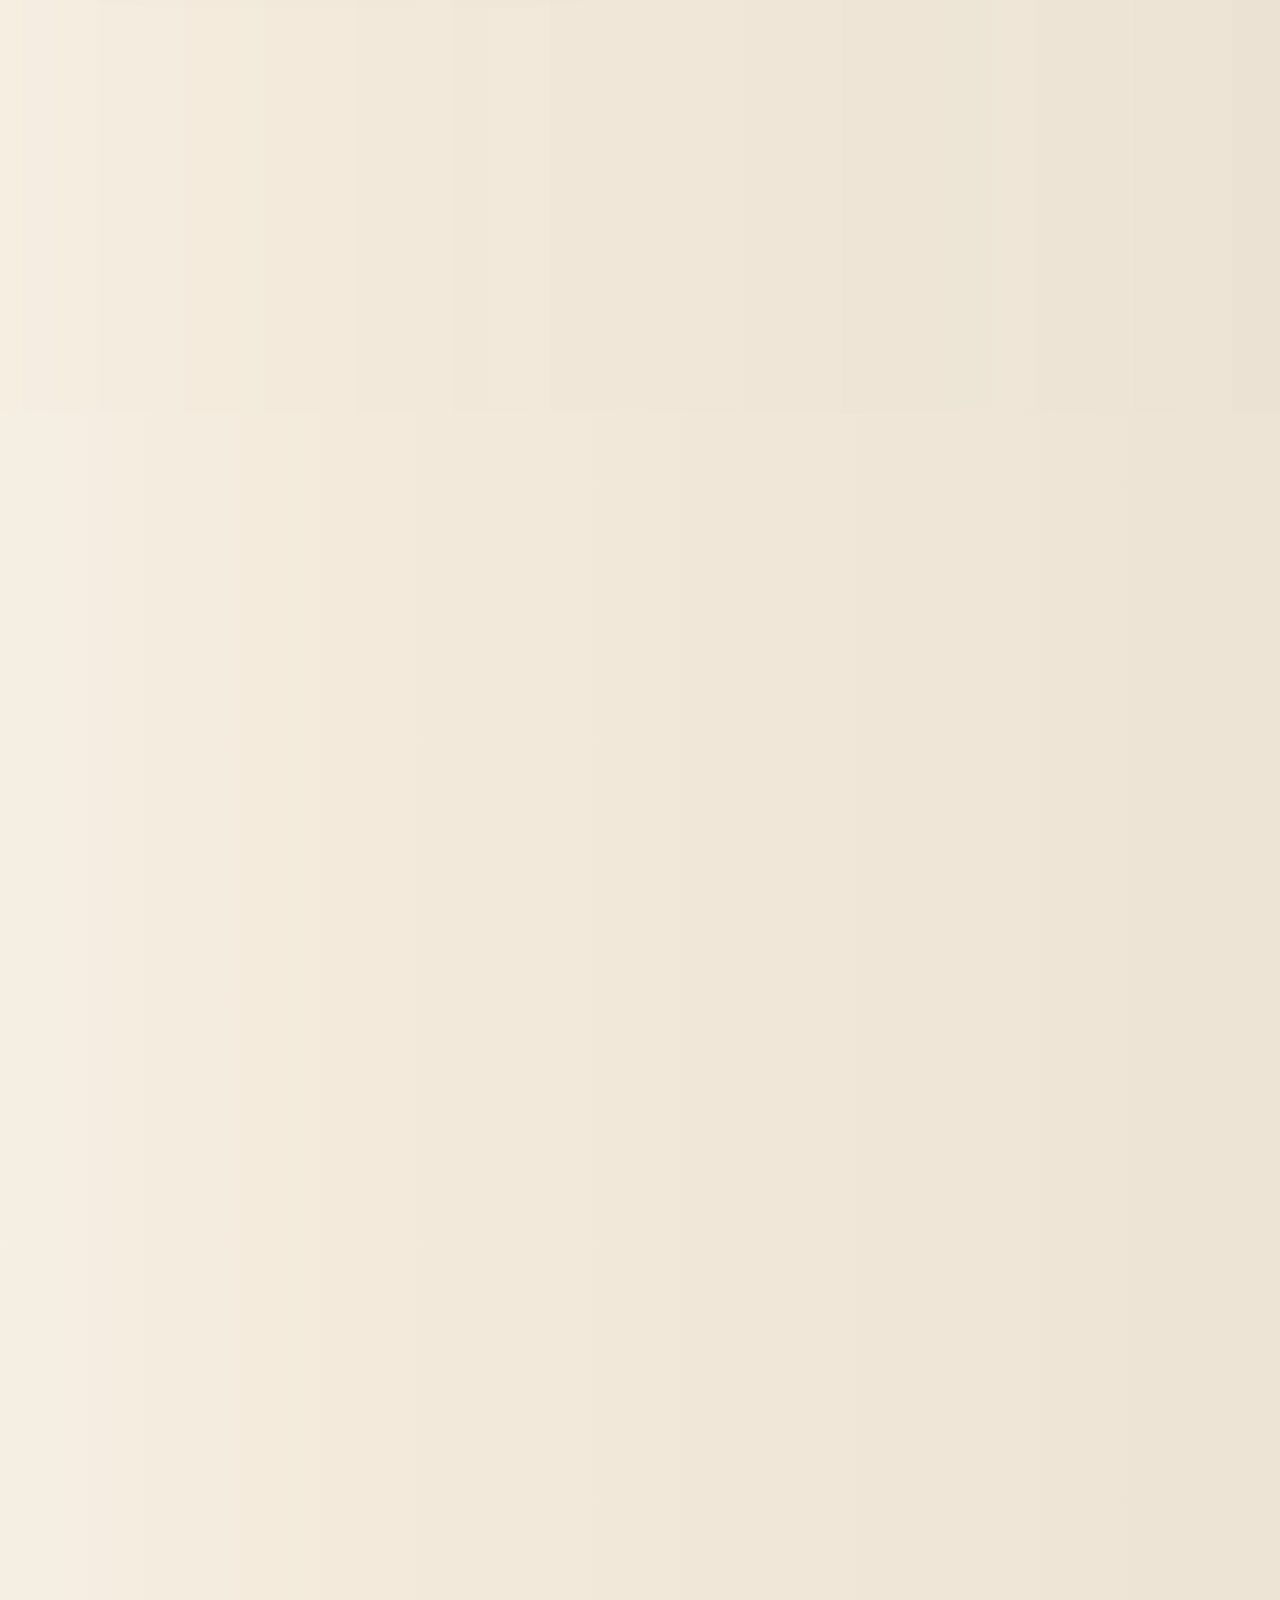
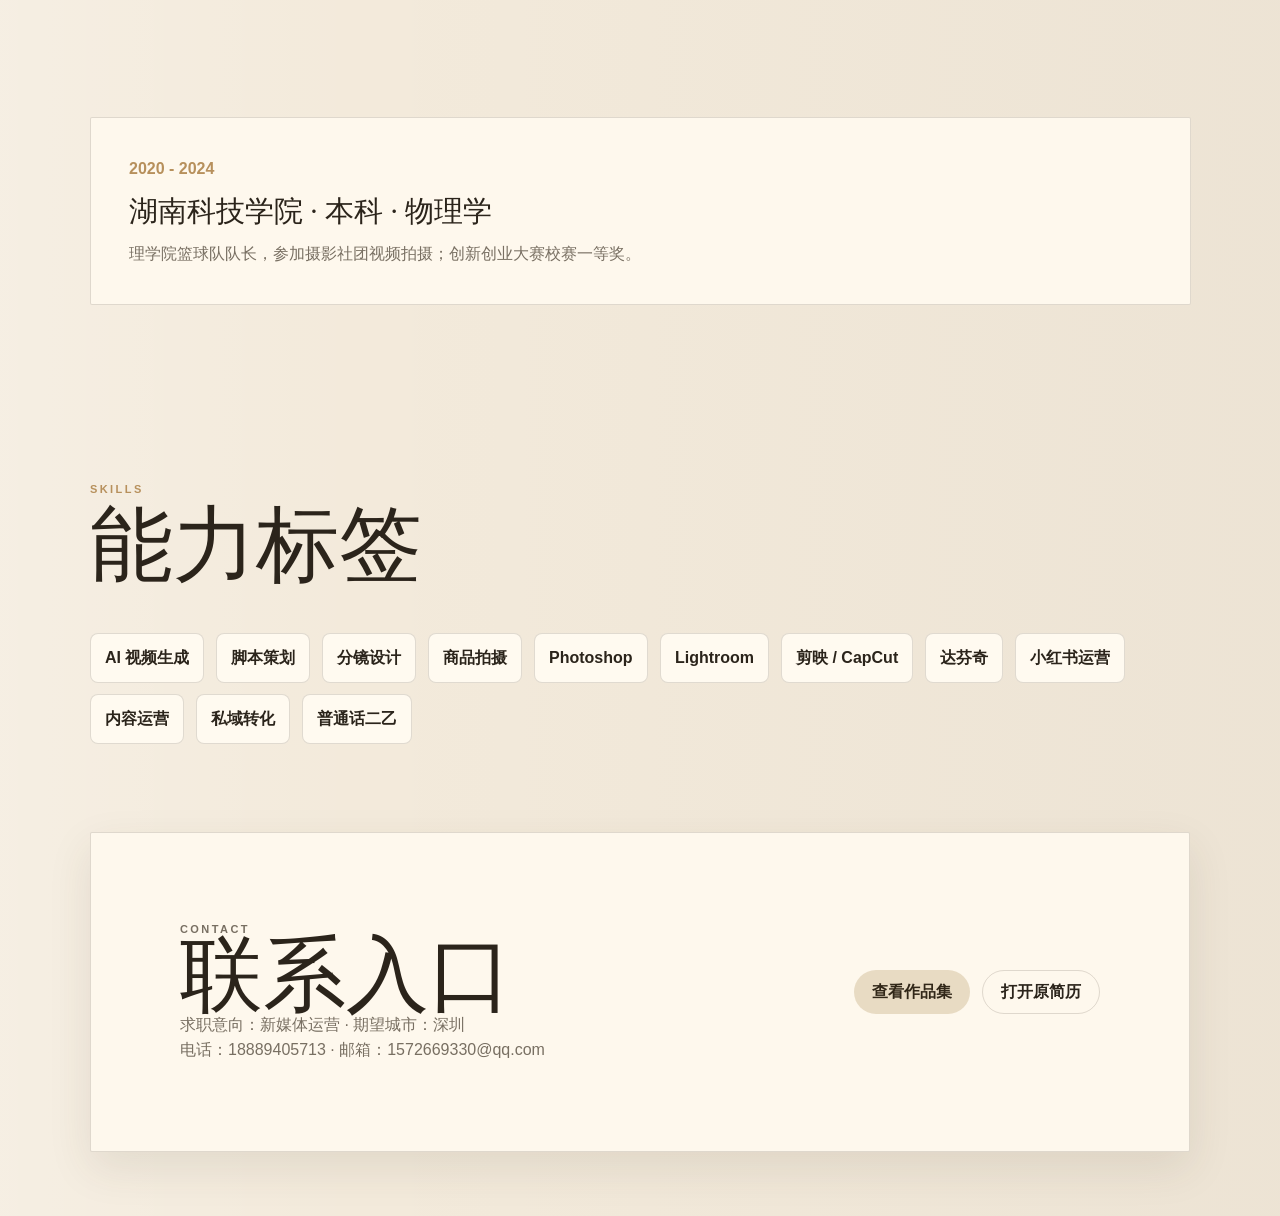
==== commit 26fc55ec: "Add Douyin social showcase" ====
--- a/index.html
+++ b/index.html
@@ -14,6 +14,7 @@
       <nav class="nav" aria-label="主导航">
         <a href="#photos">图片</a>
         <a href="#videos">视频</a>
+        <a href="#social">社媒</a>
         <a href="#experience">经历</a>
         <a href="#contact">联系</a>
       </nav>
@@ -226,6 +227,70 @@
         </div>
       </section>
 
+      <section class="section social-section" id="social" aria-labelledby="socialTitle">
+        <div class="social-hero">
+          <div>
+            <p class="eyebrow">Social Media</p>
+            <h2 id="socialTitle">个人社媒</h2>
+          </div>
+          <div class="social-profile">
+            <span>HeverydaY</span>
+            <p>抖音号 59593611721 / 作品 47 / 获赞 3.5 万</p>
+          </div>
+        </div>
+        <div class="social-showcase">
+          <article class="social-card social-featured media-card" style="--social-cover: url('./assets/douyin-heveryday-01.jpg')" tabindex="0" role="button" data-media-type="video" data-title="未来 无人知晓" data-video-url="https://www.douyin.com/note/7586307499373432116">
+            <span class="social-cover"></span>
+            <div class="social-copy">
+              <span class="social-rank">01</span>
+              <p>14,000 views</p>
+              <h3>未来 无人知晓</h3>
+              <a class="video-link" href="https://www.douyin.com/note/7586307499373432116" target="_blank" rel="noreferrer">打开作品</a>
+            </div>
+          </article>
+          <article class="social-card media-card" style="--social-cover: url('./assets/douyin-heveryday-02.jpg')" tabindex="0" role="button" data-media-type="video" data-title="平和坚韧不悲伤" data-video-url="https://www.douyin.com/note/7625967363905917300">
+            <span class="social-cover"></span>
+            <div class="social-copy">
+              <span class="social-rank">02</span>
+              <p>5,687 views</p>
+              <h3>平和坚韧不悲伤</h3>
+            </div>
+          </article>
+          <article class="social-card media-card" style="--social-cover: url('./assets/douyin-heveryday-03.jpg')" tabindex="0" role="button" data-media-type="video" data-title="太久了，茉莉花茶淡了" data-video-url="https://www.douyin.com/note/7638689634894481640">
+            <span class="social-cover"></span>
+            <div class="social-copy">
+              <span class="social-rank">03</span>
+              <p>5,285 views</p>
+              <h3>太久了，茉莉花茶淡了</h3>
+            </div>
+          </article>
+          <article class="social-card media-card" style="--social-cover: url('./assets/douyin-heveryday-04.jpg')" tabindex="0" role="button" data-media-type="video" data-title="完全尊重自己 就会非常幸福" data-video-url="https://www.douyin.com/note/7596318702388163136">
+            <span class="social-cover"></span>
+            <div class="social-copy">
+              <span class="social-rank">04</span>
+              <p>5,261 views</p>
+              <h3>完全尊重自己 就会非常幸福</h3>
+            </div>
+          </article>
+          <article class="social-card media-card" style="--social-cover: url('./assets/douyin-heveryday-05.jpg')" tabindex="0" role="button" data-media-type="video" data-title="情绪影像片段" data-video-url="https://www.douyin.com/note/7615882719897882356">
+            <span class="social-cover"></span>
+            <div class="social-copy">
+              <span class="social-rank">05</span>
+              <p>4,545 views</p>
+              <h3>情绪影像片段</h3>
+            </div>
+          </article>
+          <article class="social-card media-card" style="--social-cover: url('./assets/douyin-heveryday-06.jpg')" tabindex="0" role="button" data-media-type="video" data-title="所有欲言又止，都沉进冷寂的浪里" data-video-url="https://www.douyin.com/note/7567768755943181608">
+            <span class="social-cover"></span>
+            <div class="social-copy">
+              <span class="social-rank">06</span>
+              <p>4,031 views</p>
+              <h3>所有欲言又止，都沉进冷寂的浪里</h3>
+            </div>
+          </article>
+        </div>
+      </section>
+
       <section class="section split" id="experience" aria-labelledby="experienceTitle">
         <div class="section-heading">
           <p class="eyebrow">Experience</p>
--- a/styles.css
+++ b/styles.css
@@ -111,6 +111,89 @@
   cursor: pointer;
 }
 
+.editor-panel {
+  position: fixed;
+  right: 22px;
+  bottom: 22px;
+  z-index: 60;
+  width: min(340px, calc(100vw - 32px));
+  padding: 14px;
+  border: 1px solid var(--line);
+  background: color-mix(in srgb, var(--panel) 92%, transparent);
+  box-shadow: 0 18px 48px rgba(63, 48, 30, 0.18);
+  backdrop-filter: blur(18px);
+}
+
+.editor-panel p {
+  margin: 0 0 10px;
+  color: var(--muted);
+  font-size: 12px;
+  font-weight: 800;
+  letter-spacing: 0.18em;
+  text-transform: uppercase;
+}
+
+.editor-panel div {
+  display: flex;
+  gap: 8px;
+  flex-wrap: wrap;
+}
+
+.editor-button {
+  min-height: 36px;
+  padding: 0 14px;
+  border: 1px solid var(--line);
+  border-radius: 999px;
+  background: var(--paper);
+  color: var(--ink);
+  font: inherit;
+  font-size: 13px;
+  font-weight: 800;
+  cursor: pointer;
+}
+
+.editor-button.is-active {
+  border-color: transparent;
+  background: var(--coffee);
+  color: var(--paper);
+}
+
+.editor-reset {
+  color: var(--muted);
+}
+
+[data-editable] {
+  transition: background-color 0.18s ease, box-shadow 0.18s ease;
+}
+
+body.editing [data-editable] {
+  min-height: 1.3em;
+  border-radius: 6px;
+  outline: 1px dashed color-mix(in srgb, var(--amber) 72%, transparent);
+  outline-offset: 3px;
+  cursor: text;
+}
+
+body.editing [data-editable]:focus {
+  background: color-mix(in srgb, var(--amber) 18%, transparent);
+  box-shadow: 0 0 0 5px color-mix(in srgb, var(--amber) 12%, transparent);
+  outline-style: solid;
+}
+
+.custom-text-block {
+  display: block;
+  width: min(720px, calc(100% - 12vw));
+  min-height: 92px;
+  margin: 24px auto;
+  padding: 20px 24px;
+  border: 1px solid var(--line);
+  background: color-mix(in srgb, var(--panel) 88%, var(--bg));
+  color: var(--ink);
+  font-family: var(--serif);
+  font-size: clamp(18px, 1.3vw, 24px);
+  line-height: 1.7;
+}
+
 .hero {
   position: relative;
   min-height: calc(100svh - 64px);
@@ -1240,6 +1323,147 @@
   letter-spacing: 0.16em;
 }
 
+.social-section {
+  padding-top: clamp(86px, 10vw, 150px);
+  padding-bottom: clamp(92px, 11vw, 168px);
+  background:
+    linear-gradient(90deg, rgba(255, 255, 255, 0.18), transparent 24%, rgba(54, 43, 29, 0.04)),
+    var(--bg);
+}
+
+.social-hero {
+  display: grid;
+  grid-template-columns: minmax(0, 0.9fr) minmax(280px, 0.52fr);
+  gap: clamp(34px, 7vw, 112px);
+  align-items: end;
+  margin-bottom: clamp(36px, 6vw, 82px);
+}
+
+.social-hero h2 {
+  max-width: 8ch;
+}
+
+.social-profile {
+  padding: clamp(22px, 3vw, 36px);
+  border-top: 1px solid var(--line);
+  border-bottom: 1px solid var(--line);
+  color: var(--muted);
+}
+
+.social-profile span {
+  display: block;
+  margin-bottom: 10px;
+  color: var(--ink);
+  font-family: var(--serif);
+  font-size: clamp(34px, 3.8vw, 66px);
+  font-weight: 400;
+  line-height: 0.95;
+}
+
+.social-profile p {
+  margin: 0;
+  font-size: clamp(13px, 1vw, 16px);
+  font-weight: 800;
+  letter-spacing: 0.12em;
+  line-height: 1.9;
+  text-transform: uppercase;
+}
+
+.social-showcase {
+  display: grid;
+  grid-template-columns: minmax(300px, 1.08fr) repeat(2, minmax(220px, 0.62fr));
+  grid-auto-rows: minmax(250px, auto);
+  gap: clamp(14px, 1.5vw, 24px);
+  align-items: stretch;
+}
+
+.social-card {
+  min-height: 280px;
+  border-radius: 2px;
+  isolation: isolate;
+  background: var(--coffee);
+}
+
+.social-featured {
+  grid-row: span 2;
+  min-height: 610px;
+}
+
+.social-card:nth-child(6) {
+  grid-column: 2 / span 2;
+  min-height: 300px;
+}
+
+.social-cover {
+  position: absolute;
+  inset: 0;
+  z-index: -2;
+  background: var(--social-cover) center / cover;
+  filter: saturate(0.88) contrast(0.98);
+  transform: scale(1.01);
+  transition: transform 0.76s cubic-bezier(0.16, 1, 0.3, 1), filter 0.76s cubic-bezier(0.16, 1, 0.3, 1);
+}
+
+.social-card::before {
+  content: "";
+  position: absolute;
+  inset: 0;
+  z-index: -1;
+  background:
+    linear-gradient(180deg, rgba(42, 34, 22, 0.04), rgba(42, 34, 22, 0.28) 42%, rgba(42, 34, 22, 0.88)),
+    repeating-linear-gradient(0deg, transparent 0 16px, rgba(255, 255, 255, 0.14) 16px 17px);
+}
+
+.social-card:hover .social-cover {
+  transform: scale(1.08);
+  filter: saturate(1.02) contrast(1.04);
+}
+
+.social-copy {
+  position: absolute;
+  left: clamp(18px, 2.5vw, 36px);
+  right: clamp(18px, 2.5vw, 36px);
+  bottom: clamp(18px, 2.4vw, 36px);
+  color: #fff6e8;
+}
+
+.social-rank {
+  position: absolute;
+  left: 0;
+  bottom: calc(100% + 24px);
+  color: rgba(255, 246, 232, 0.26);
+  font-family: var(--serif);
+  font-size: clamp(52px, 7vw, 112px);
+  font-weight: 400;
+  line-height: 0.85;
+}
+
+.social-copy p {
+  margin: 0 0 8px;
+  color: rgba(255, 246, 232, 0.74);
+  font-size: 12px;
+  font-weight: 900;
+  letter-spacing: 0.2em;
+  text-transform: uppercase;
+}
+
+.social-copy h3 {
+  max-width: 14ch;
+  margin: 0;
+  font-family: var(--serif);
+  font-size: clamp(25px, 2.6vw, 46px);
+  font-weight: 400;
+  line-height: 1.02;
+}
+
+.social-card:not(.social-featured) .social-copy h3 {
+  font-size: clamp(22px, 1.9vw, 34px);
+}
+
+.social-card .video-link {
+  margin-top: 20px;
+}
+
 .video-copy h3 {
   font-size: clamp(26px, 3.25vw, 48px);
 }
@@ -1341,7 +1565,9 @@
 
   .profile-band,
   .media-grid,
-  .video-grid {
+  .video-grid,
+  .social-hero,
+  .social-showcase {
     grid-template-columns: 1fr;
   }
 
@@ -1383,6 +1609,19 @@
     min-height: 420px;
   }
 
+  .social-featured {
+    grid-row: auto;
+    min-height: 460px;
+  }
+
+  .social-card {
+    min-height: 330px;
+  }
+
+  .social-card:nth-child(6) {
+    grid-column: auto;
+  }
+
   .featured-photo {
     grid-row: auto;
     min-height: 230px;
@@ -1422,6 +1661,14 @@
     min-height: 230px;
   }
 
+  .media-card.social-card {
+    min-height: 330px;
+  }
+
+  .media-card.social-featured {
+    min-height: 460px;
+  }
+
   .contact {
     align-items: flex-start;
   }
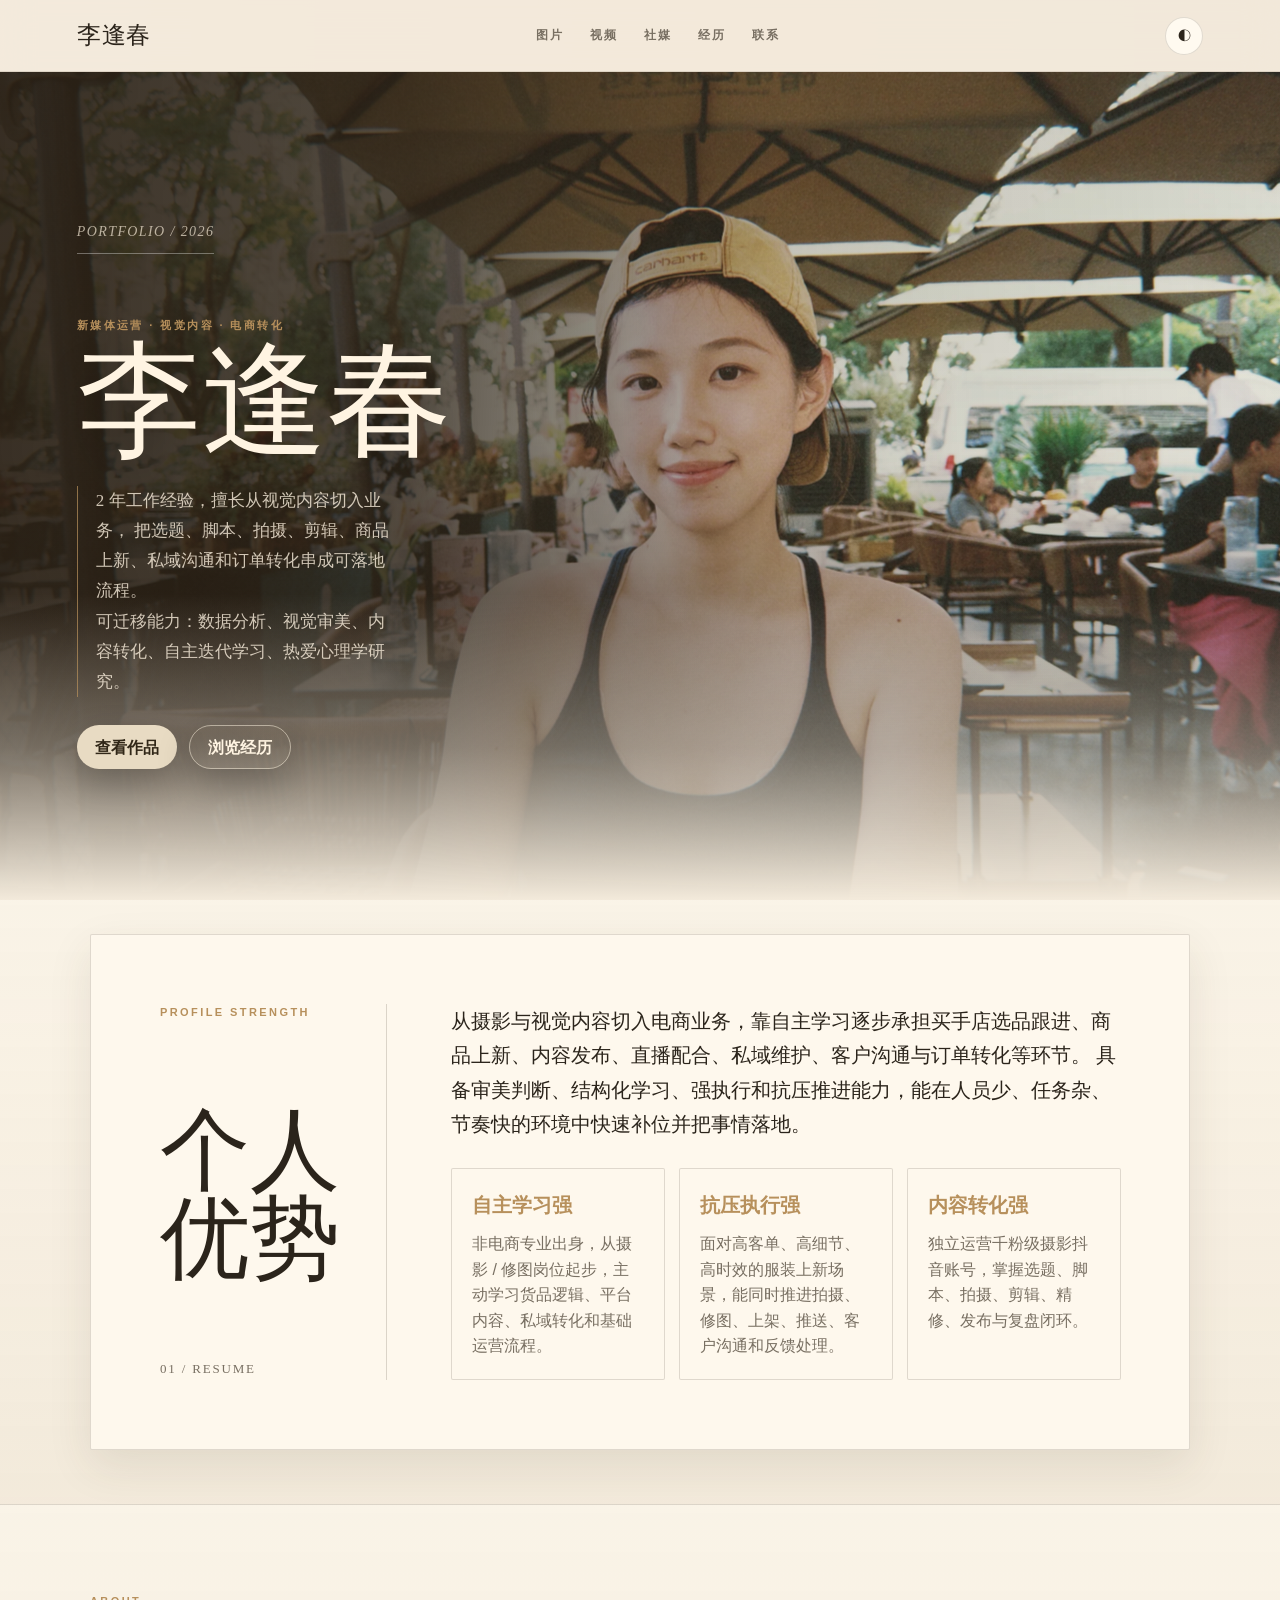
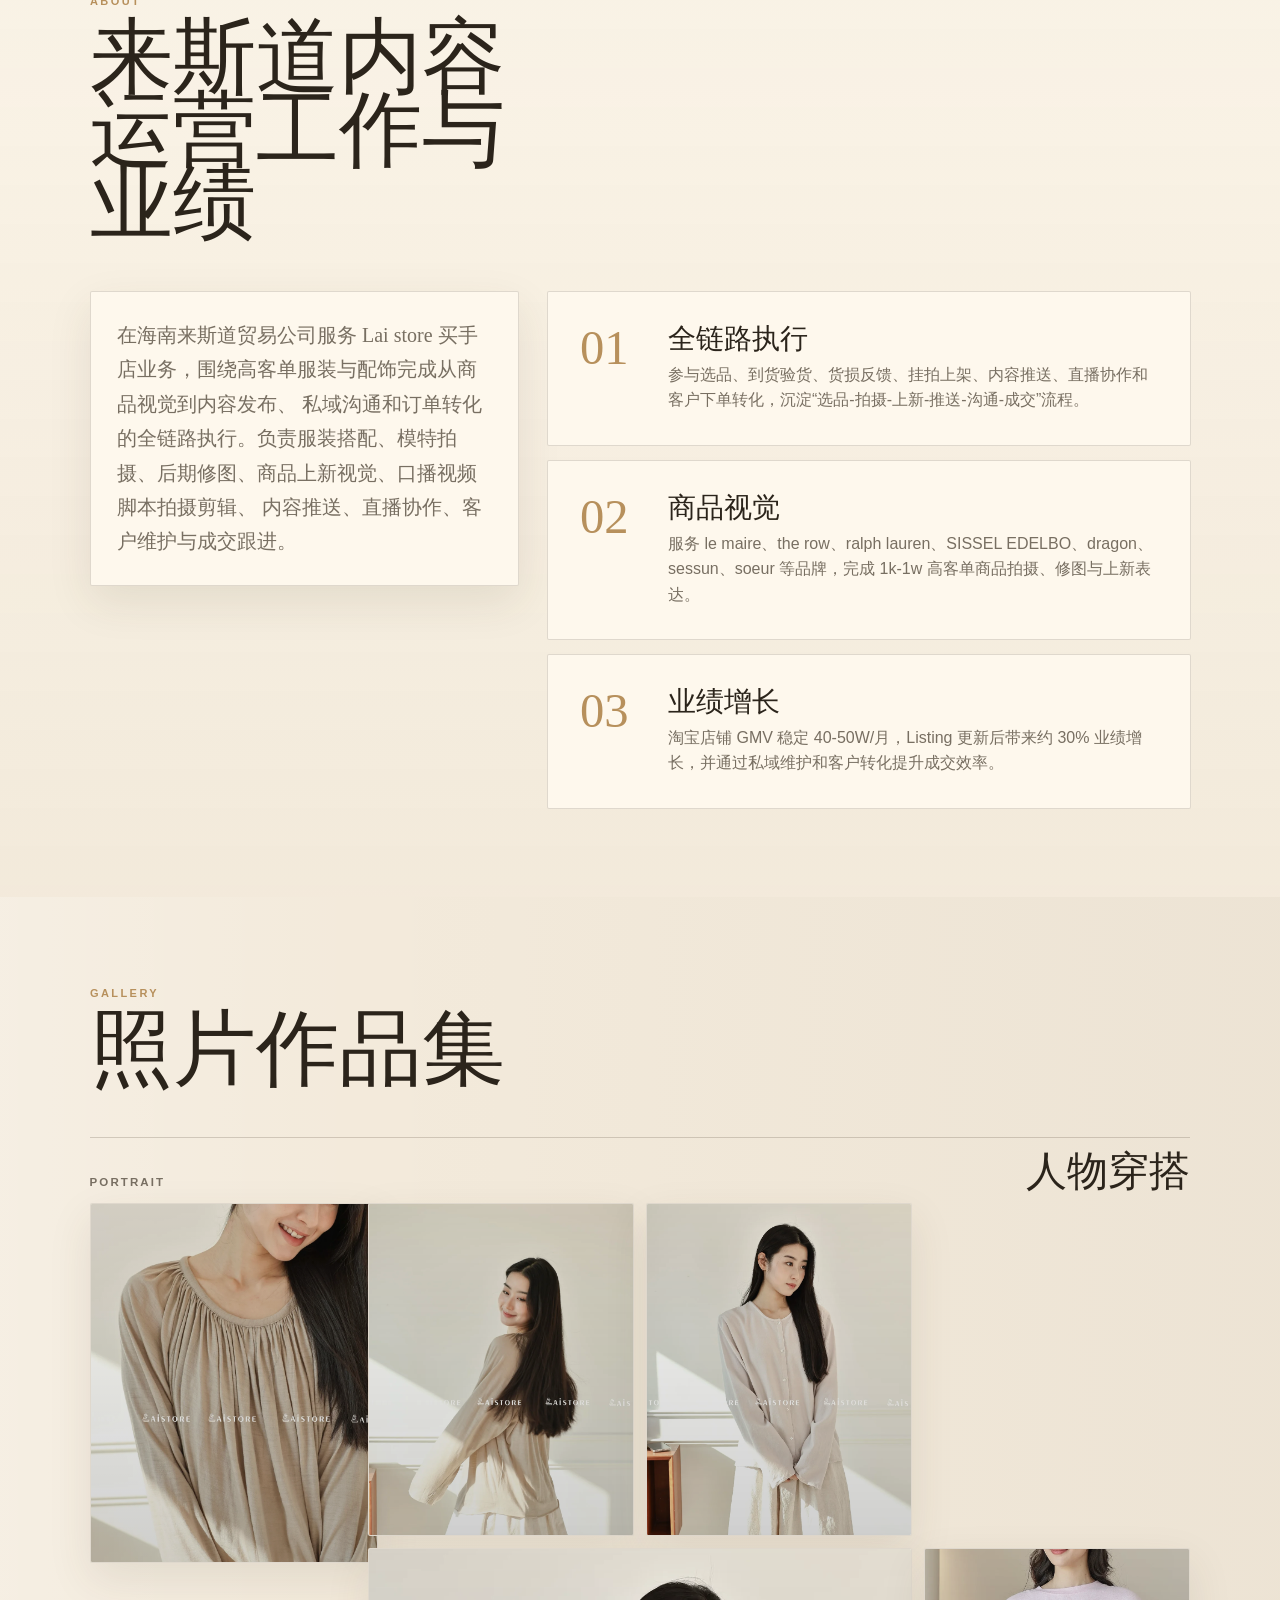
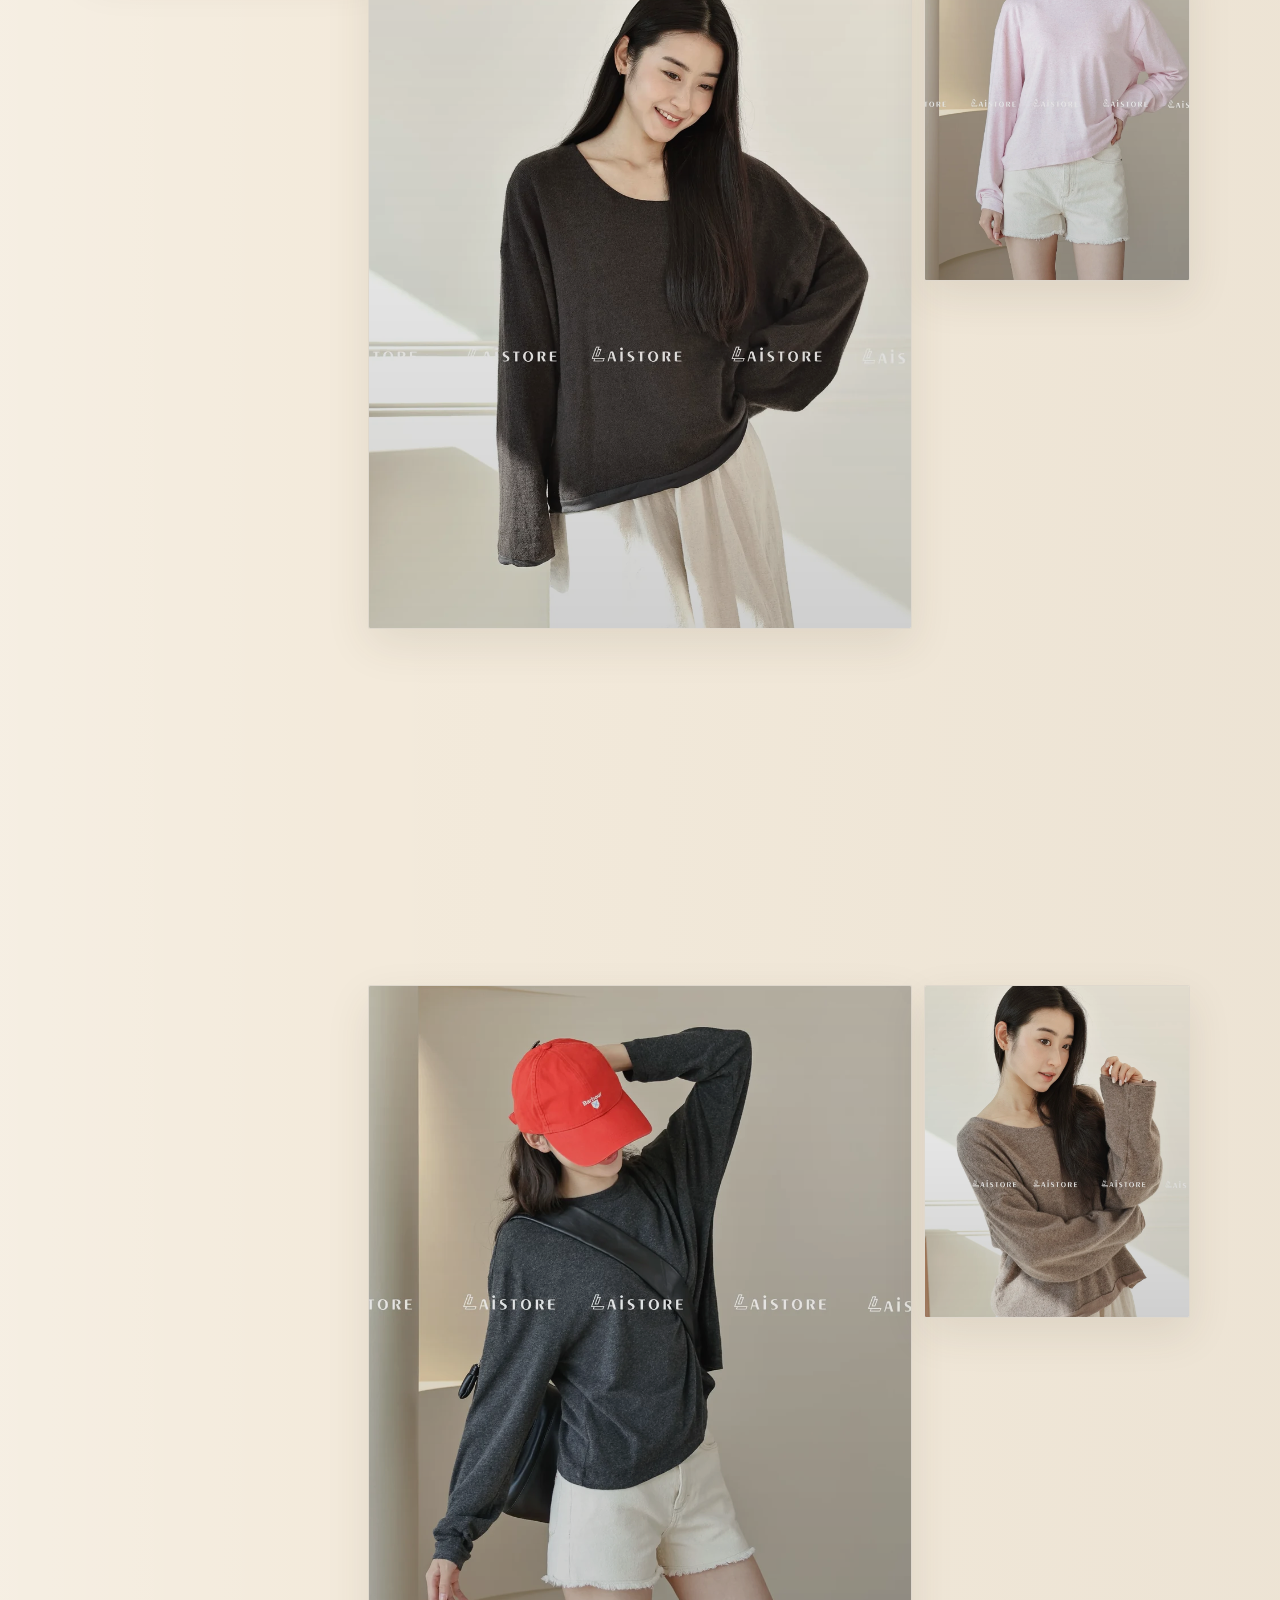
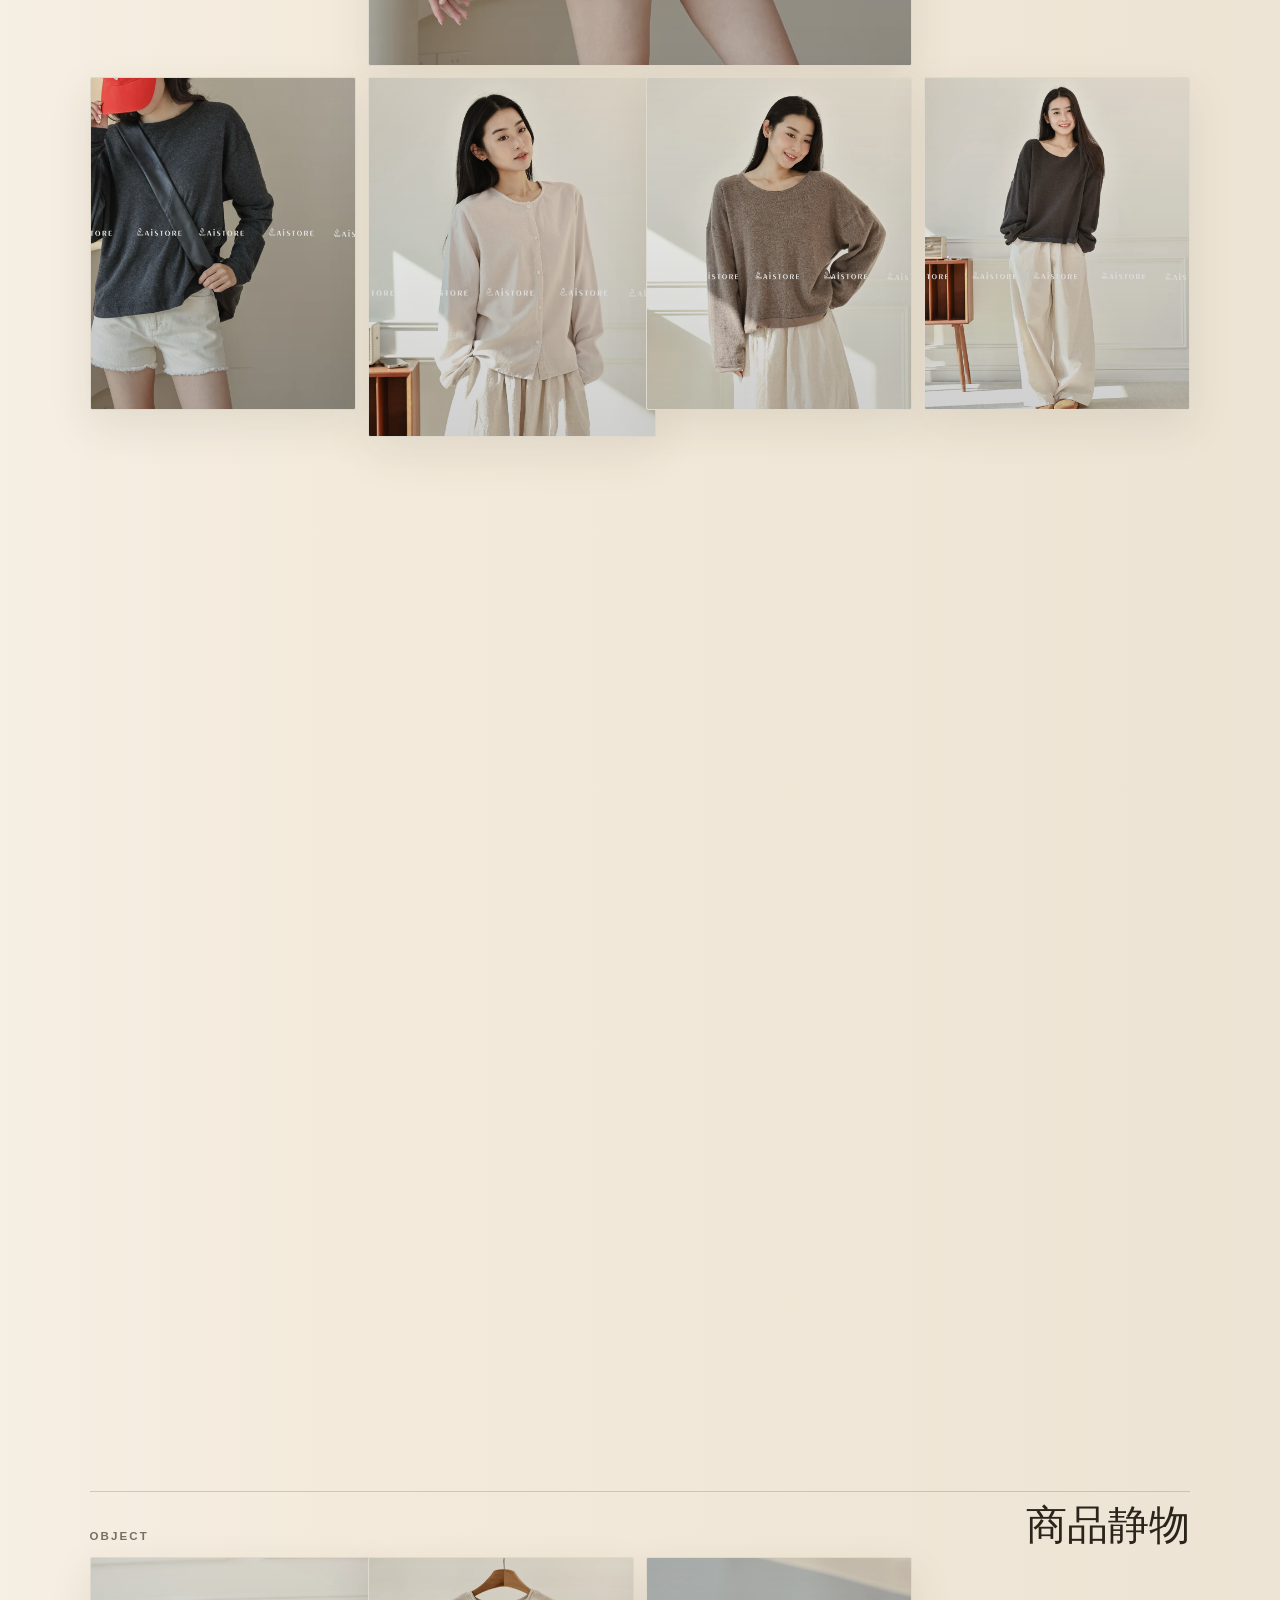
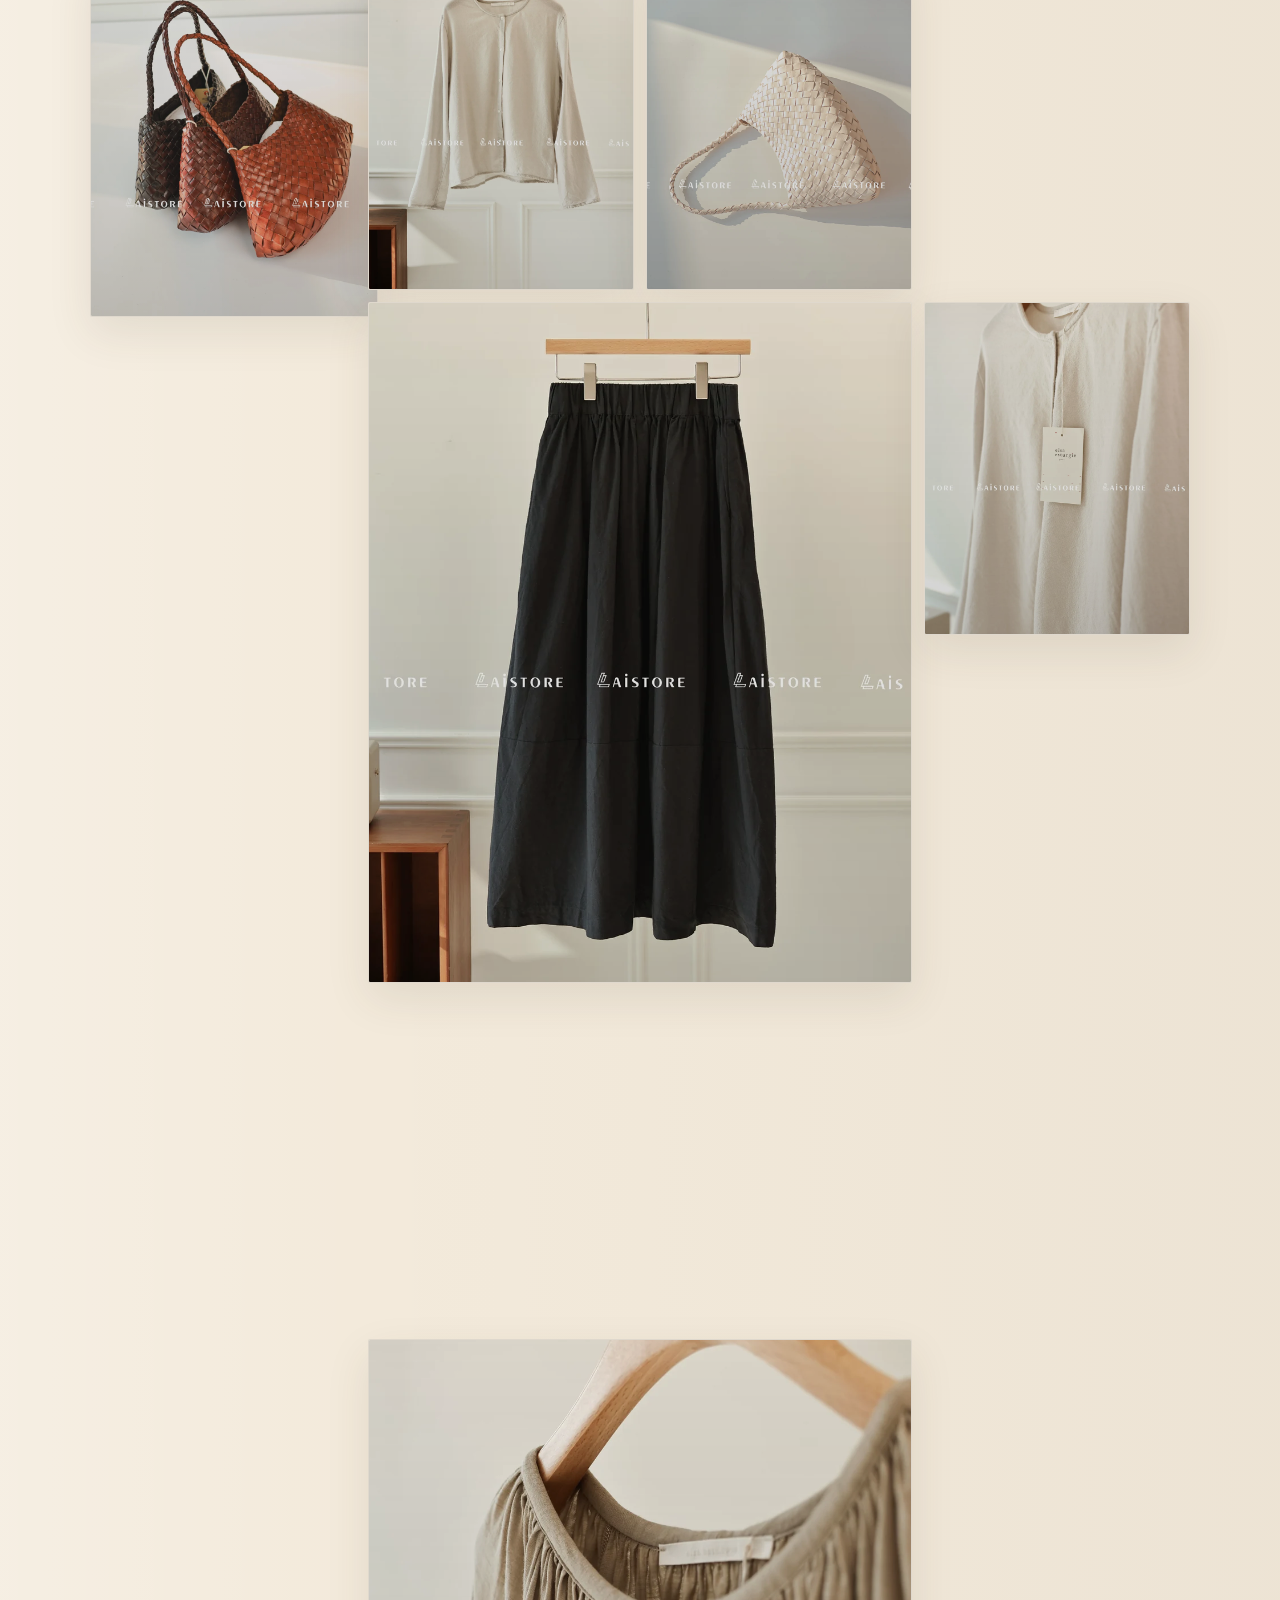
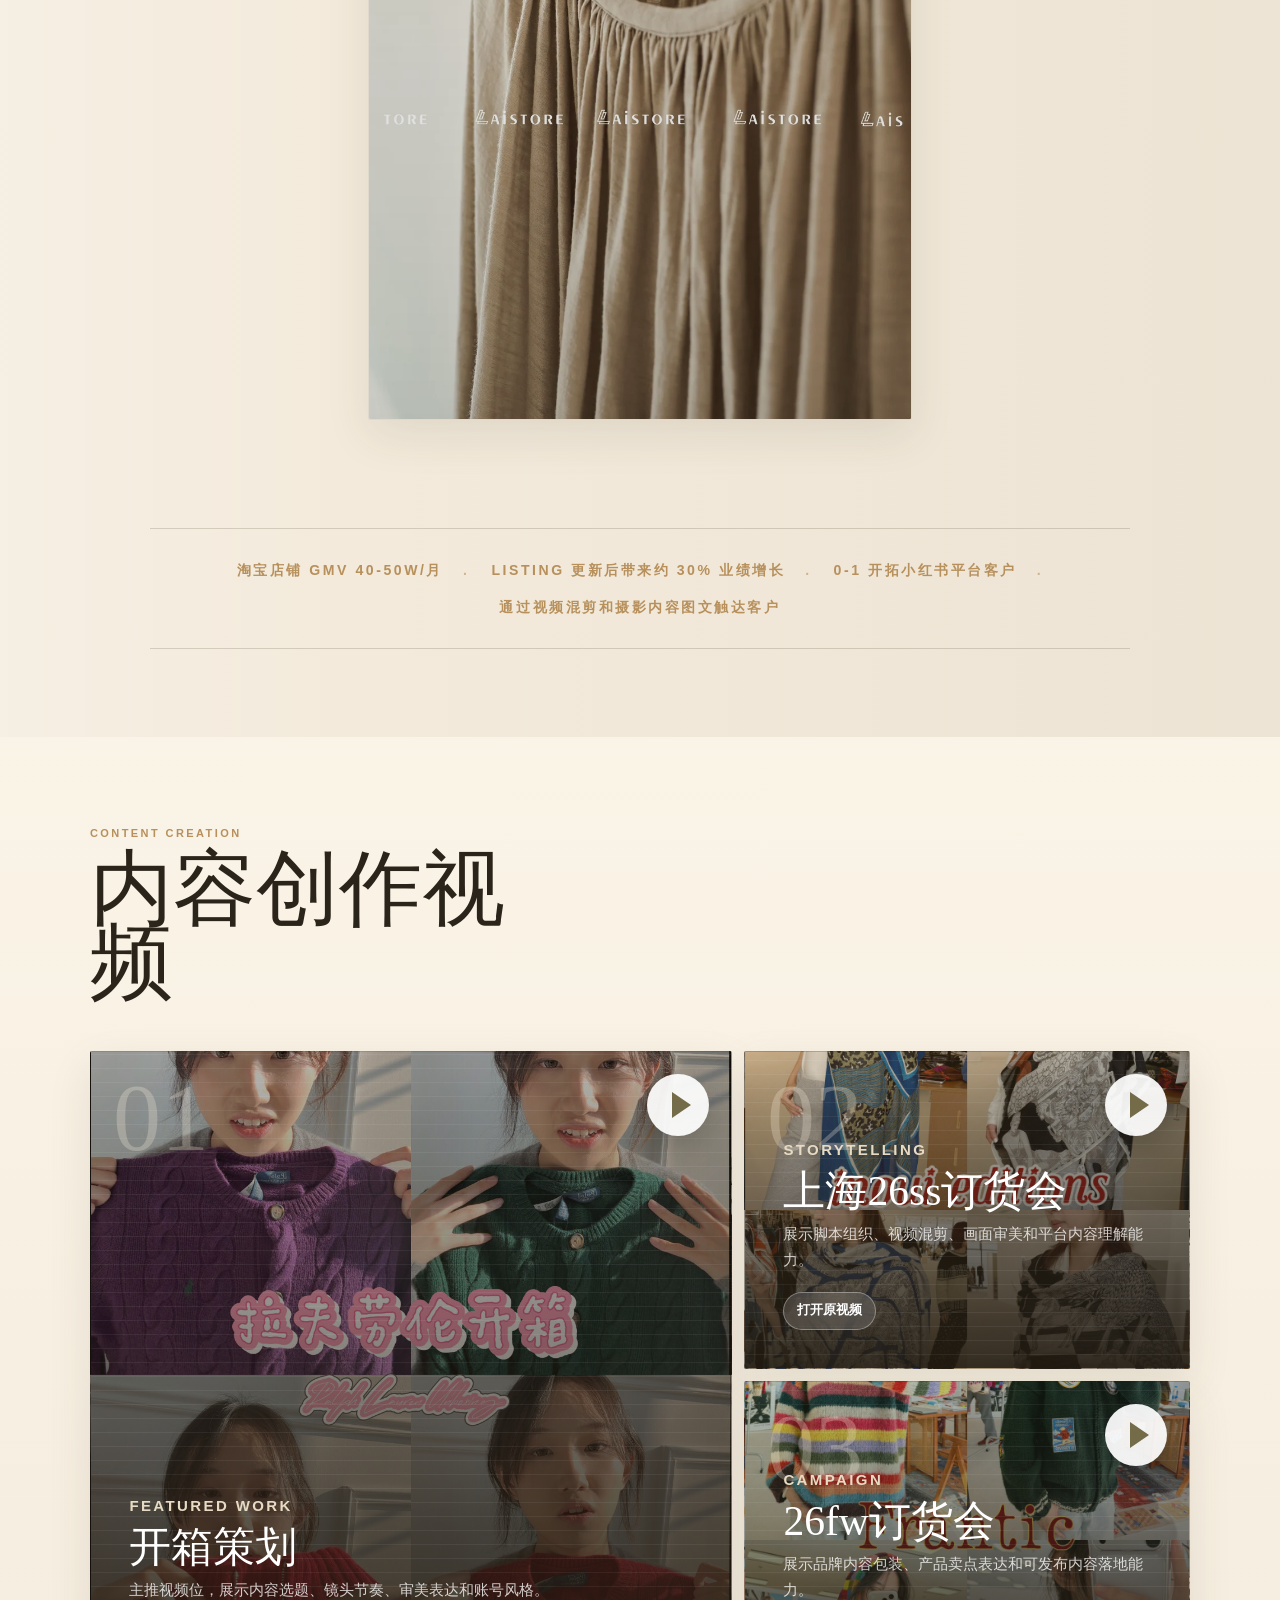
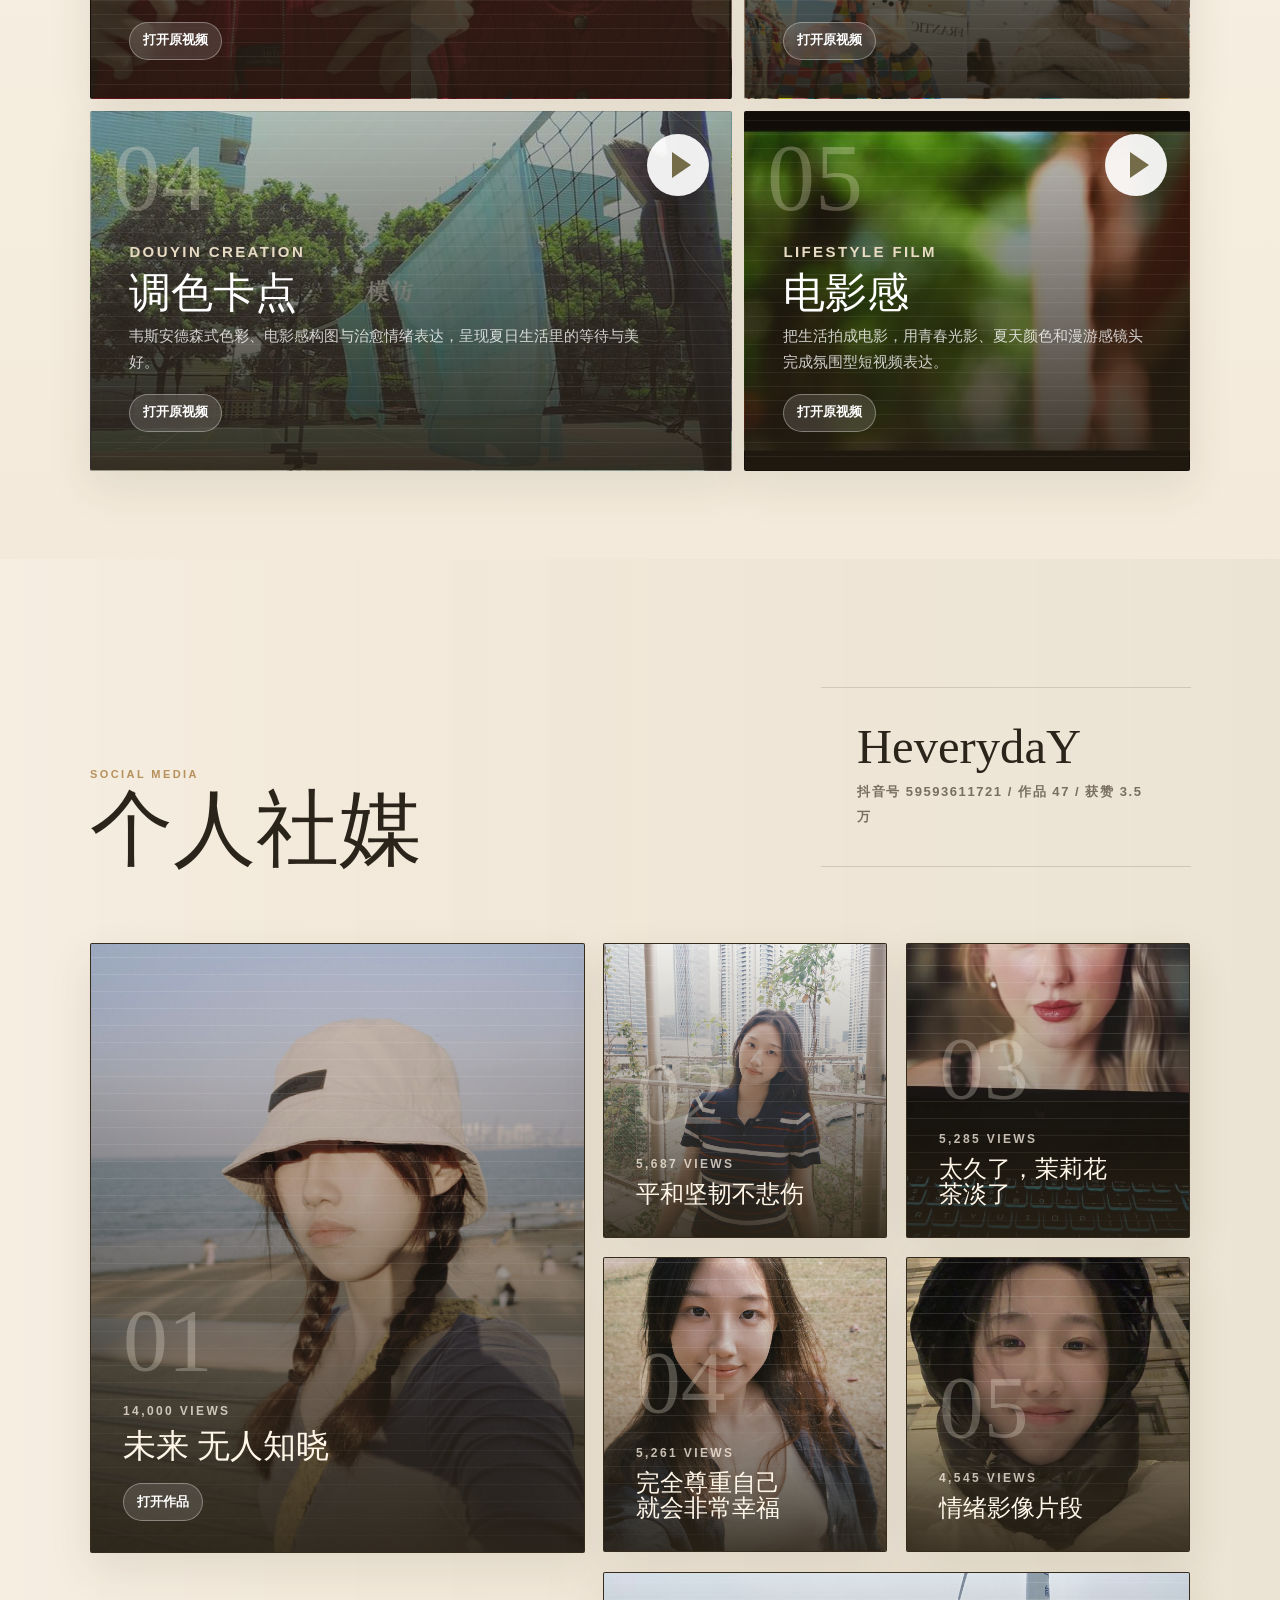
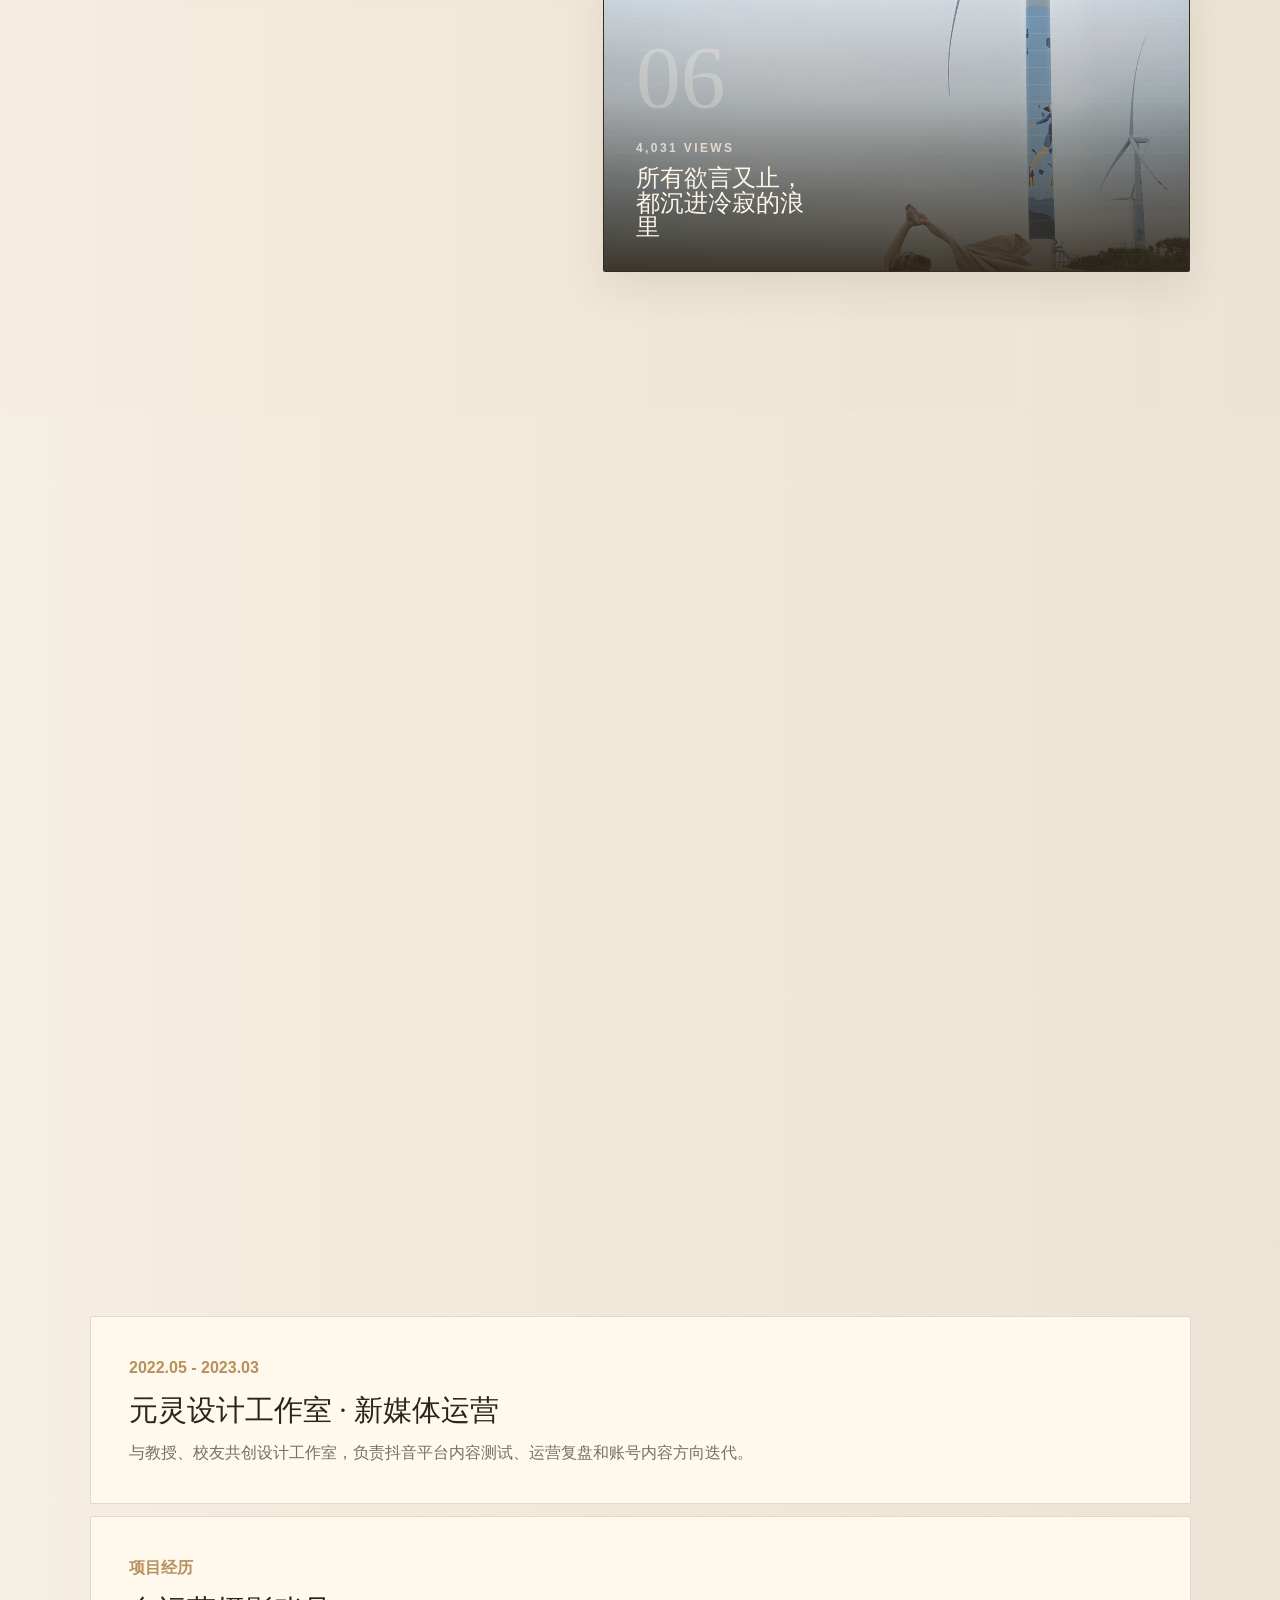
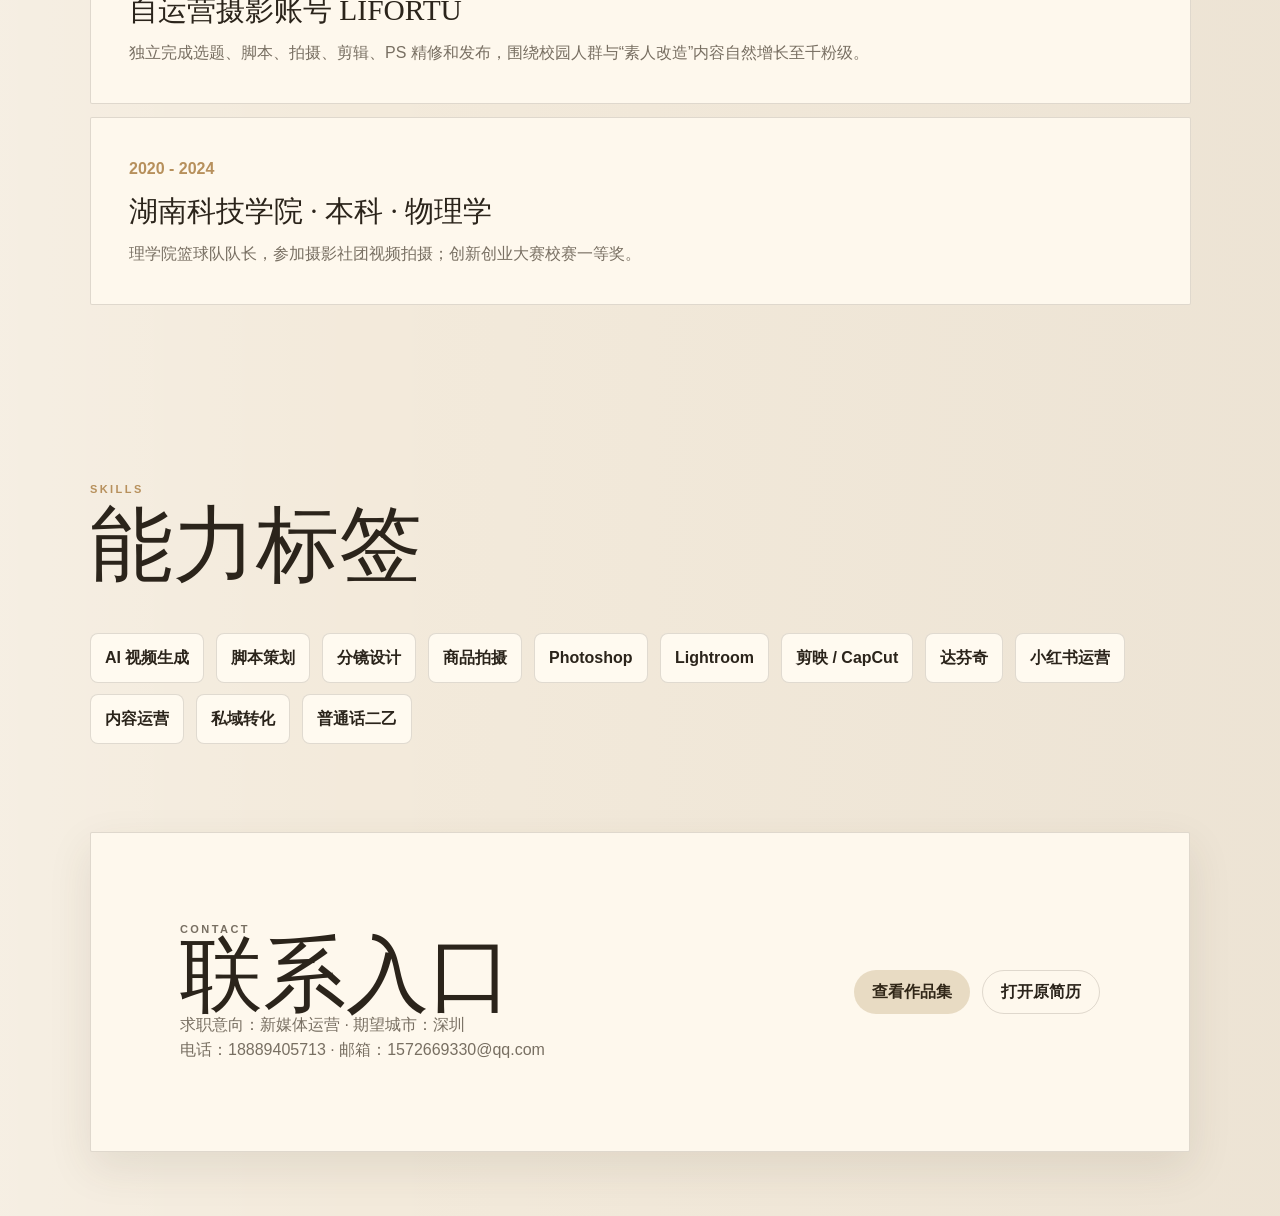
==== commit cc0b88d5: "Publish browser text edits" ====
--- a/index.html
+++ b/index.html
@@ -1,10 +1,9 @@
 <!doctype html>
-<html lang="zh-CN">
-  <head>
-    <meta charset="utf-8" />
-    <meta name="viewport" content="width=device-width, initial-scale=1" />
+<html lang="zh-CN"><head>
+    <meta charset="utf-8">
+    <meta name="viewport" content="width=device-width, initial-scale=1">
     <title>个人简介 | 交互式作品主页</title>
-    <link rel="stylesheet" href="./styles.css" />
+    <link rel="stylesheet" href="./styles.css">
   </head>
   <body>
     <div class="progress" id="progress"></div>
@@ -27,17 +26,14 @@
 
     <main>
       <section class="hero" id="intro" aria-labelledby="heroTitle">
-        <video class="hero-image hero-video" autoplay muted loop playsinline poster="./assets/hero-portrait.webp" aria-label="李逢春首页视频">
-          <source src="./assets/hero-video.mp4" type="video/mp4" />
+        <video class="hero-image hero-video" autoplay="" muted="" loop="" playsinline="" poster="./assets/hero-portrait.webp" aria-label="李逢春首页视频">
+          <source src="./assets/hero-video.mp4" type="video/mp4">
         </video>
         <div class="hero-overlay"></div>
         <div class="hero-content">
           <p class="eyebrow">新媒体运营 · 视觉内容 · 电商转化</p>
           <h1 id="heroTitle">李逢春</h1>
-          <p class="lead">
-            2 年工作经验，求职方向为新媒体运营。擅长从视觉内容切入业务，
-            把选题、脚本、拍摄、剪辑、商品上新、私域沟通和订单转化串成可落地流程。
-          </p>
+          <p class="lead">2 年工作经验，擅长从视觉内容切入业务， 把选题、脚本、拍摄、剪辑、商品上新、私域沟通和订单转化串成可落地流程。<br>可迁移能力：数据分析、视觉审美、内容转化、自主迭代学习、热爱心理学研究。</p>
           <div class="hero-actions">
             <a class="primary-action" href="#videos">查看作品</a>
             <a class="secondary-action" href="#experience">浏览经历</a>
@@ -175,7 +171,7 @@
             <span class="play-dot" aria-hidden="true"></span>
             <div class="video-copy">
               <p class="video-kicker">Featured Work</p>
-              <h3>小红书视频作品 01</h3>
+              <h3>开箱策划</h3>
               <p>主推视频位，展示内容选题、镜头节奏、审美表达和账号风格。</p>
             </div>
             <a class="video-link" href="https://www.xiaohongshu.com/explore/6937d8740000000019025f02?xsec_token=ABpo6K5PhTcagXBmPXAVwv4QD30QkYbq0p5uLO2paZfIA=&amp;xsec_source=pc_search" target="_blank" rel="noreferrer">打开原视频</a>
@@ -186,7 +182,7 @@
             <span class="play-dot" aria-hidden="true"></span>
             <div class="video-copy">
               <p class="video-kicker">Storytelling</p>
-              <h3>小红书视频作品 02</h3>
+              <h3>上海26ss订货会</h3>
               <p>展示脚本组织、视频混剪、画面审美和平台内容理解能力。</p>
             </div>
             <a class="video-link" href="https://www.xiaohongshu.com/explore/69807dcc000000002200a9c2?xsec_token=ABuYWObUD-xv967g9tBPCTQZ9WgBgjIXMfJuCYLe6TWUk=&amp;xsec_source=pc_search" target="_blank" rel="noreferrer">打开原视频</a>
@@ -197,7 +193,7 @@
             <span class="play-dot" aria-hidden="true"></span>
             <div class="video-copy">
               <p class="video-kicker">Campaign</p>
-              <h3>小红书视频作品 03</h3>
+              <h3>26fw订货会</h3>
               <p>展示品牌内容包装、产品卖点表达和可发布内容落地能力。</p>
             </div>
             <a class="video-link" href="https://www.xiaohongshu.com/explore/6983024500000000220233d1?xsec_token=ABw7L4fadkXxpwp6XWxsgslhbA-A5r1X2ut82m9aJIL_o=&amp;xsec_source=pc_search" target="_blank" rel="noreferrer">打开原视频</a>
@@ -208,7 +204,7 @@
             <span class="play-dot" aria-hidden="true"></span>
             <div class="video-copy">
               <p class="video-kicker">Douyin Creation</p>
-              <h3>妈咪妈咪哄</h3>
+              <h3>调色卡点</h3>
               <p>韦斯安德森式色彩、电影感构图与治愈情绪表达，呈现夏日生活里的等待与美好。</p>
             </div>
             <a class="video-link" href="https://v.douyin.com/5uCvlDCeQis/" target="_blank" rel="noreferrer">打开原视频</a>
@@ -219,7 +215,7 @@
             <span class="play-dot" aria-hidden="true"></span>
             <div class="video-copy">
               <p class="video-kicker">Lifestyle Film</p>
-              <h3>风是什么形状</h3>
+              <h3>电影感</h3>
               <p>把生活拍成电影，用青春光影、夏天颜色和漫游感镜头完成氛围型短视频表达。</p>
             </div>
             <a class="video-link" href="https://v.douyin.com/9vaAxsq5eKU/" target="_blank" rel="noreferrer">打开原视频</a>
@@ -384,5 +380,6 @@
     </dialog>
 
     <script src="./script.js"></script>
-  </body>
-</html>
+  
+
+</body></html>
